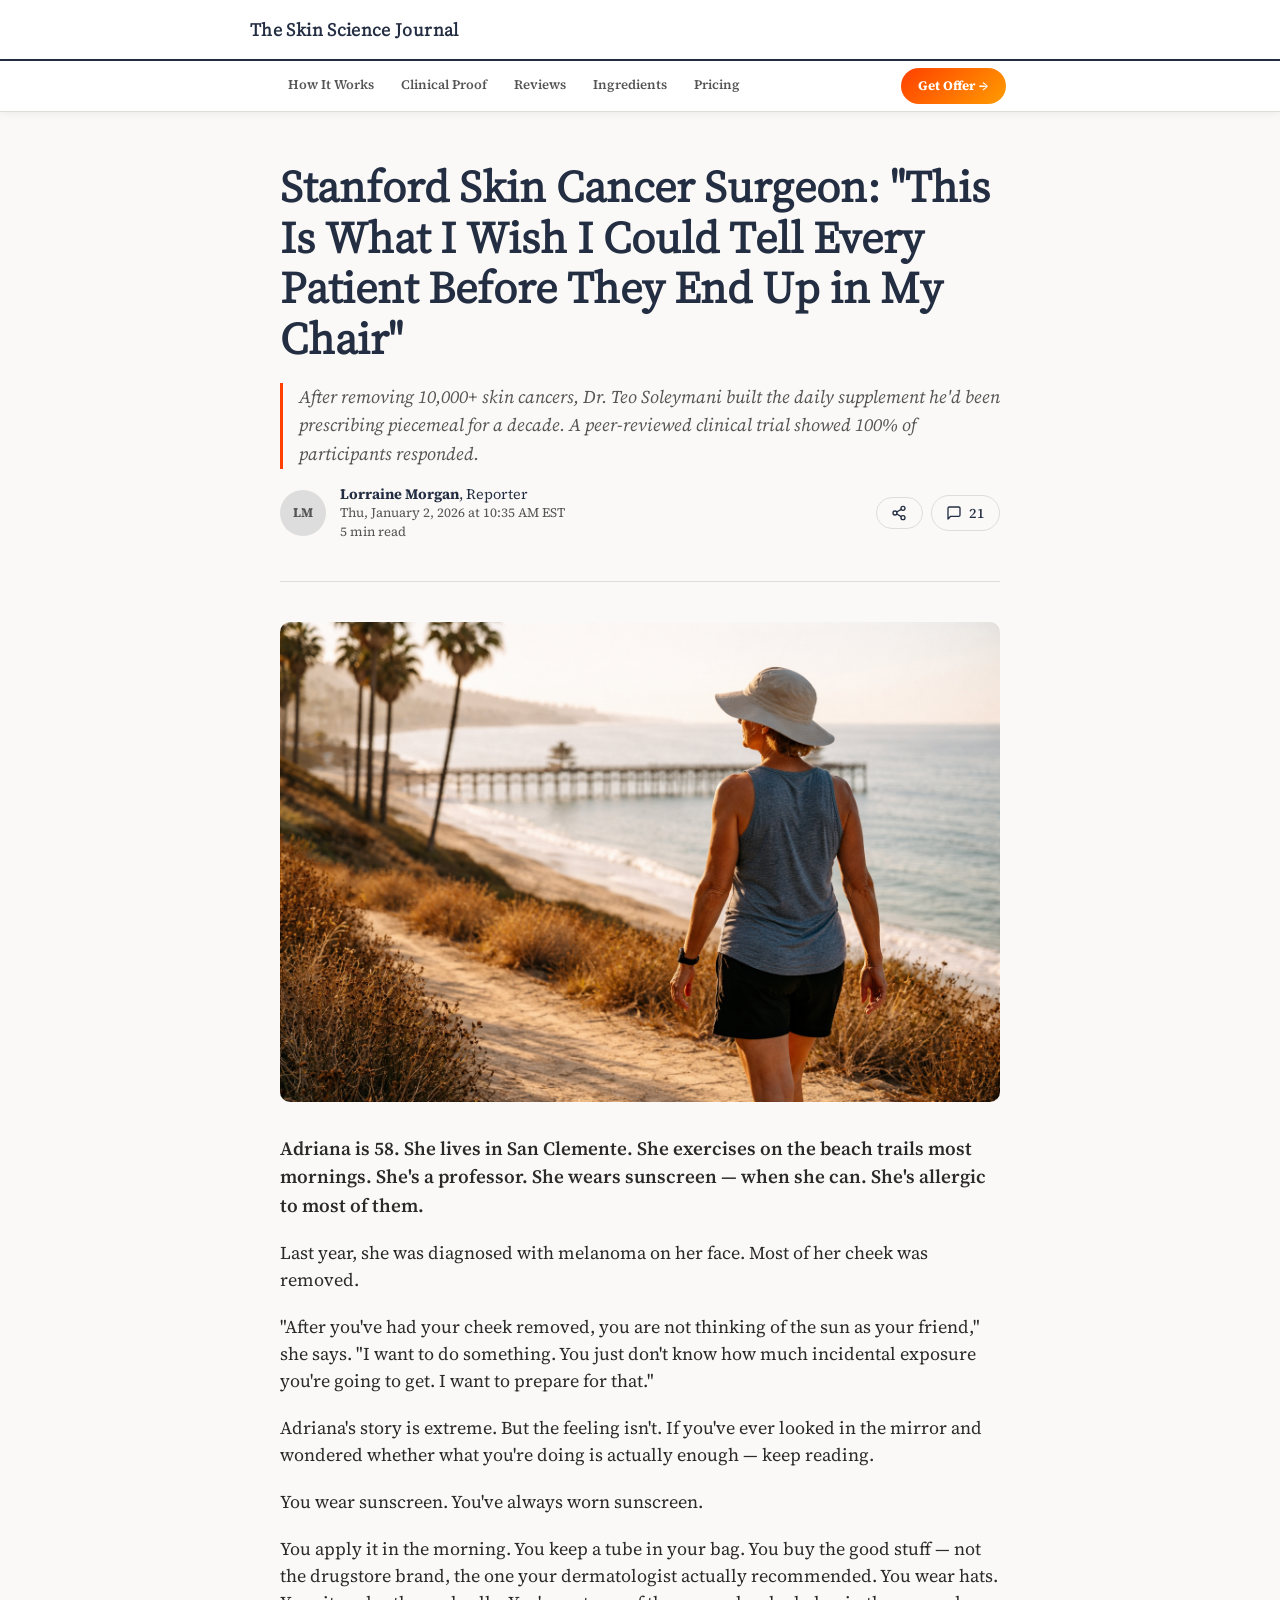
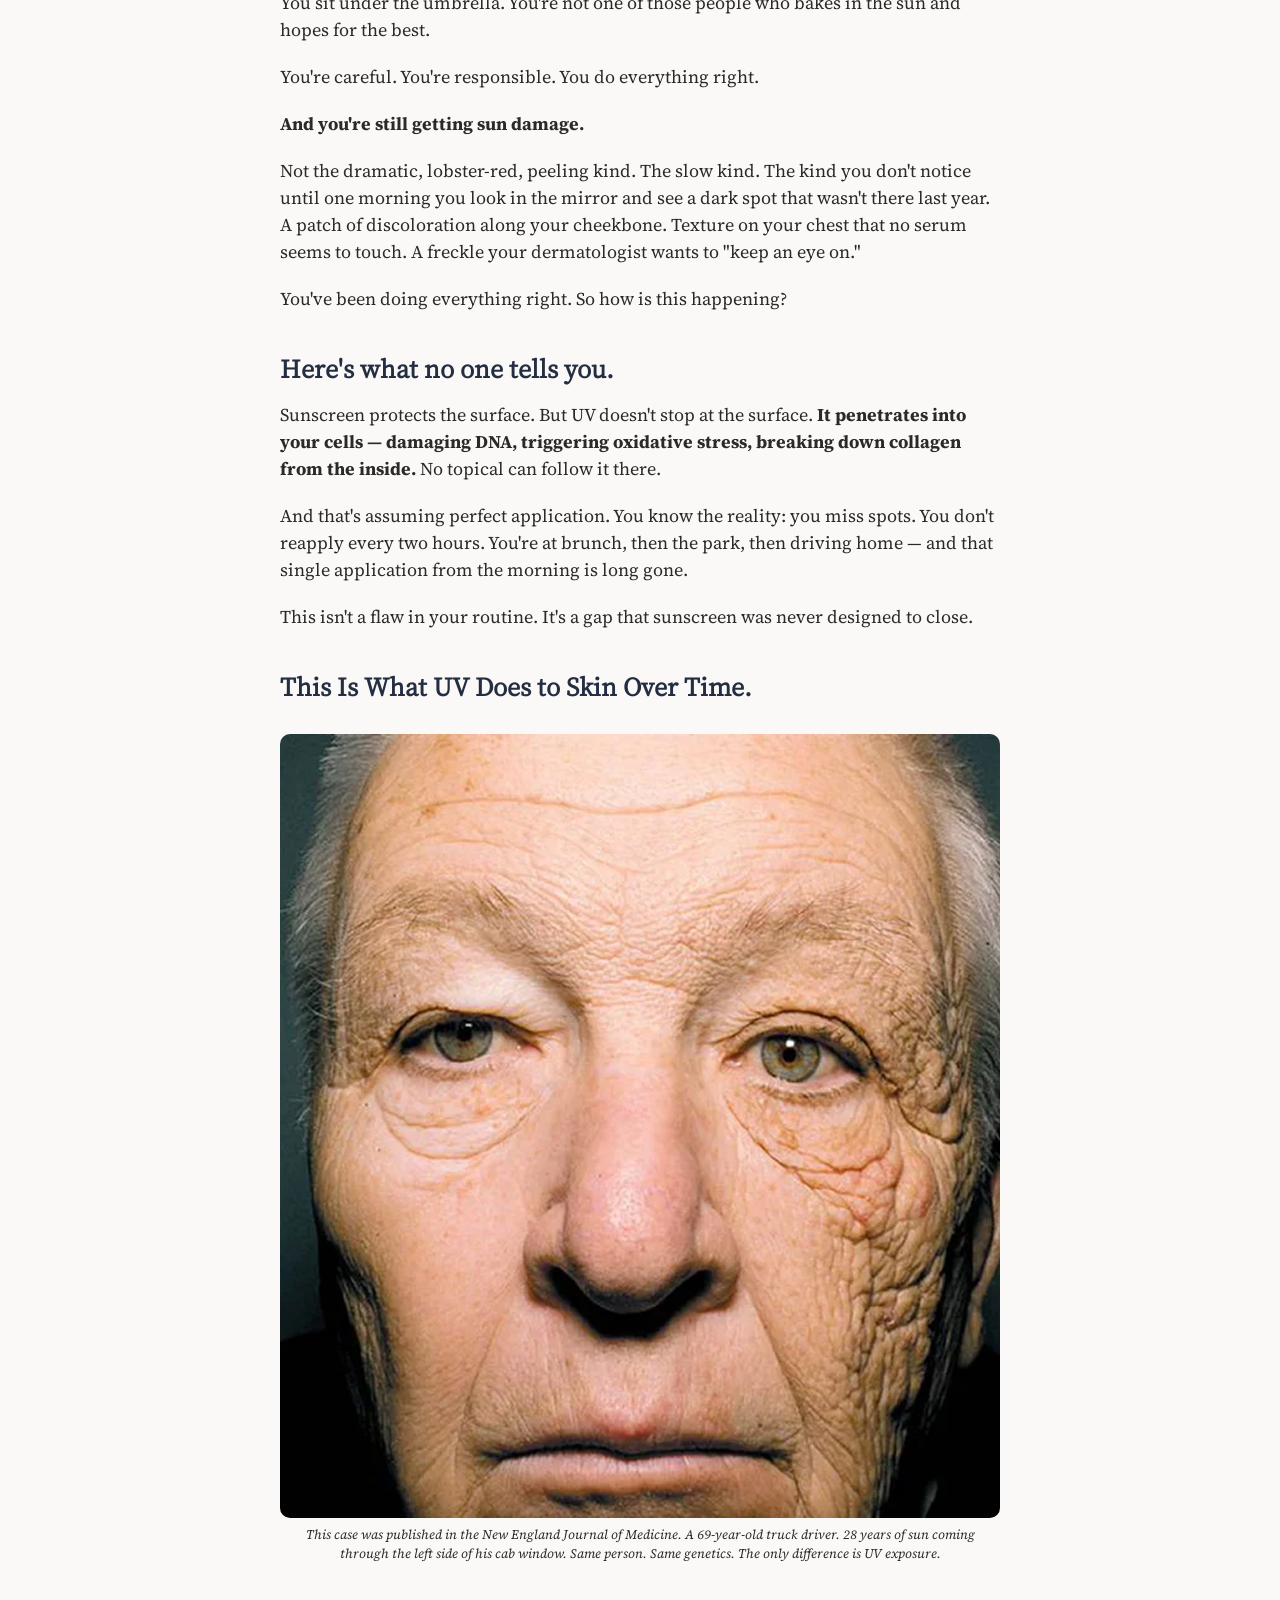
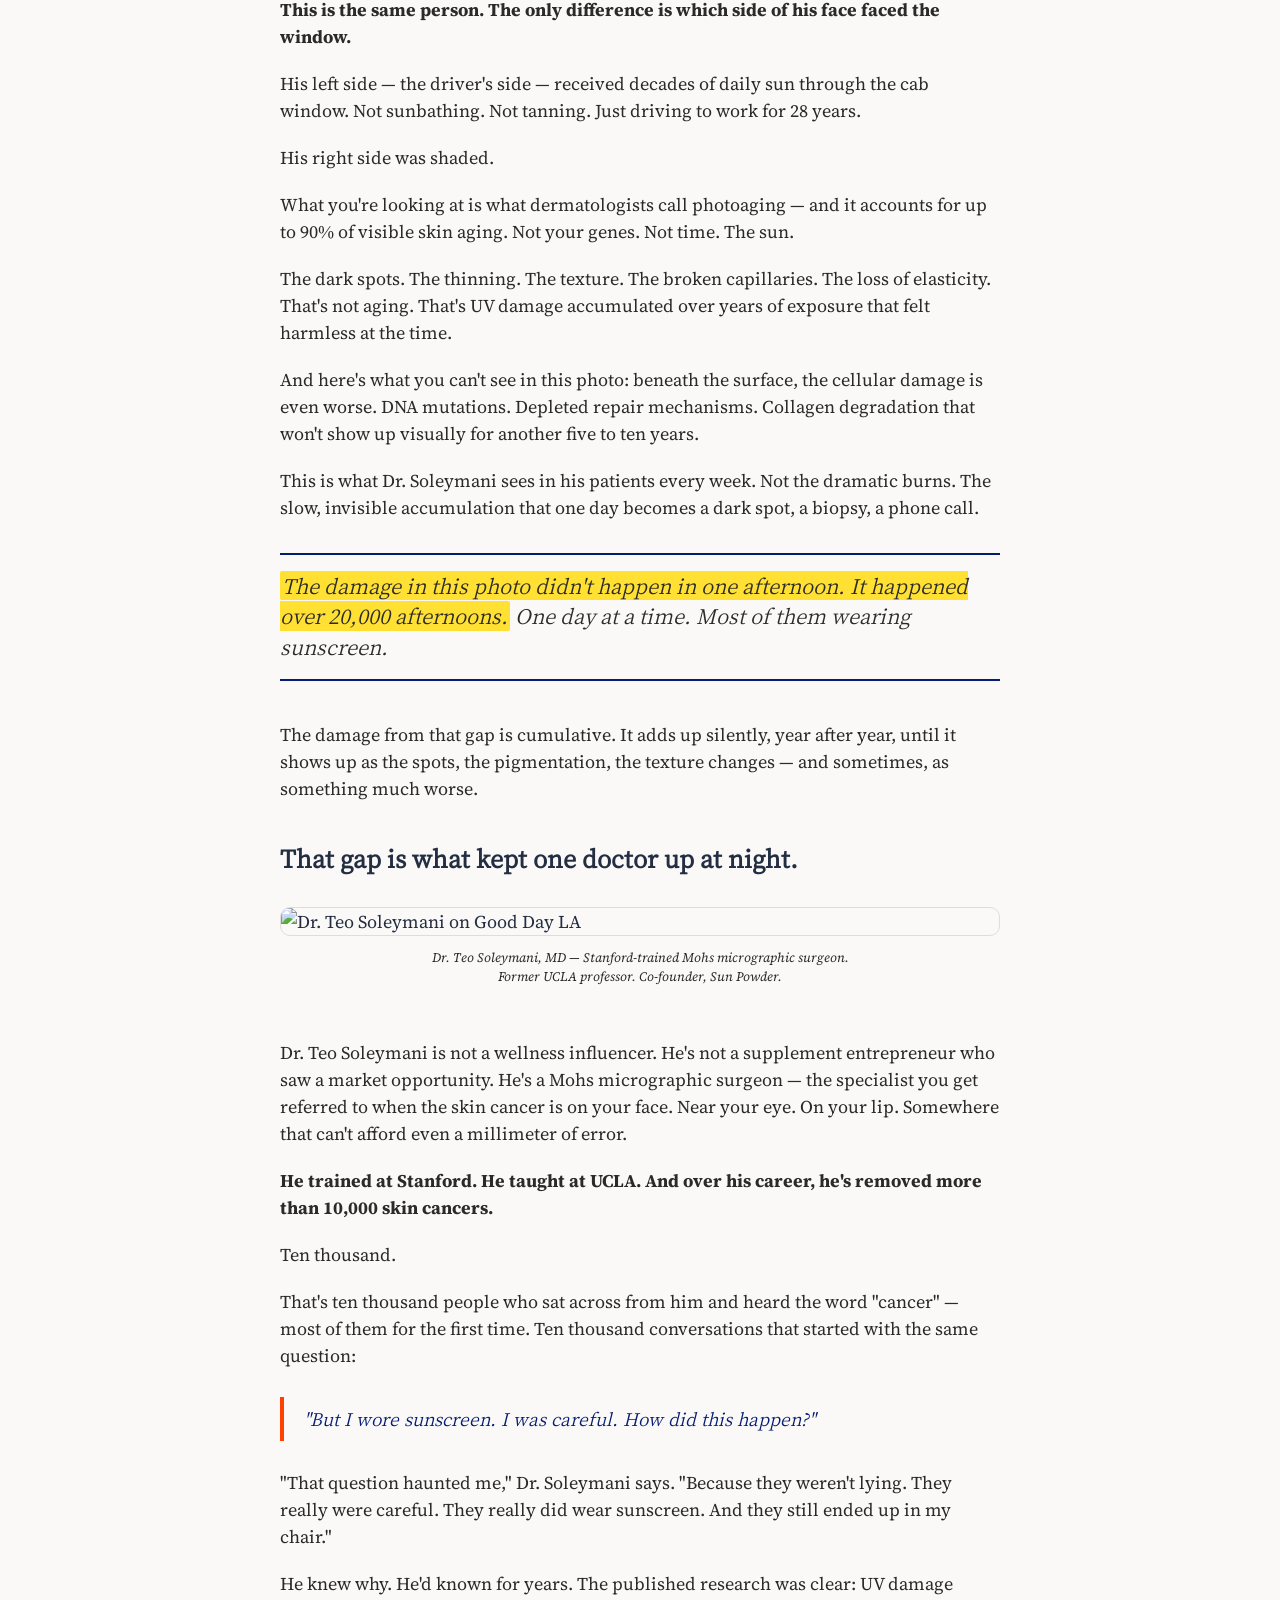
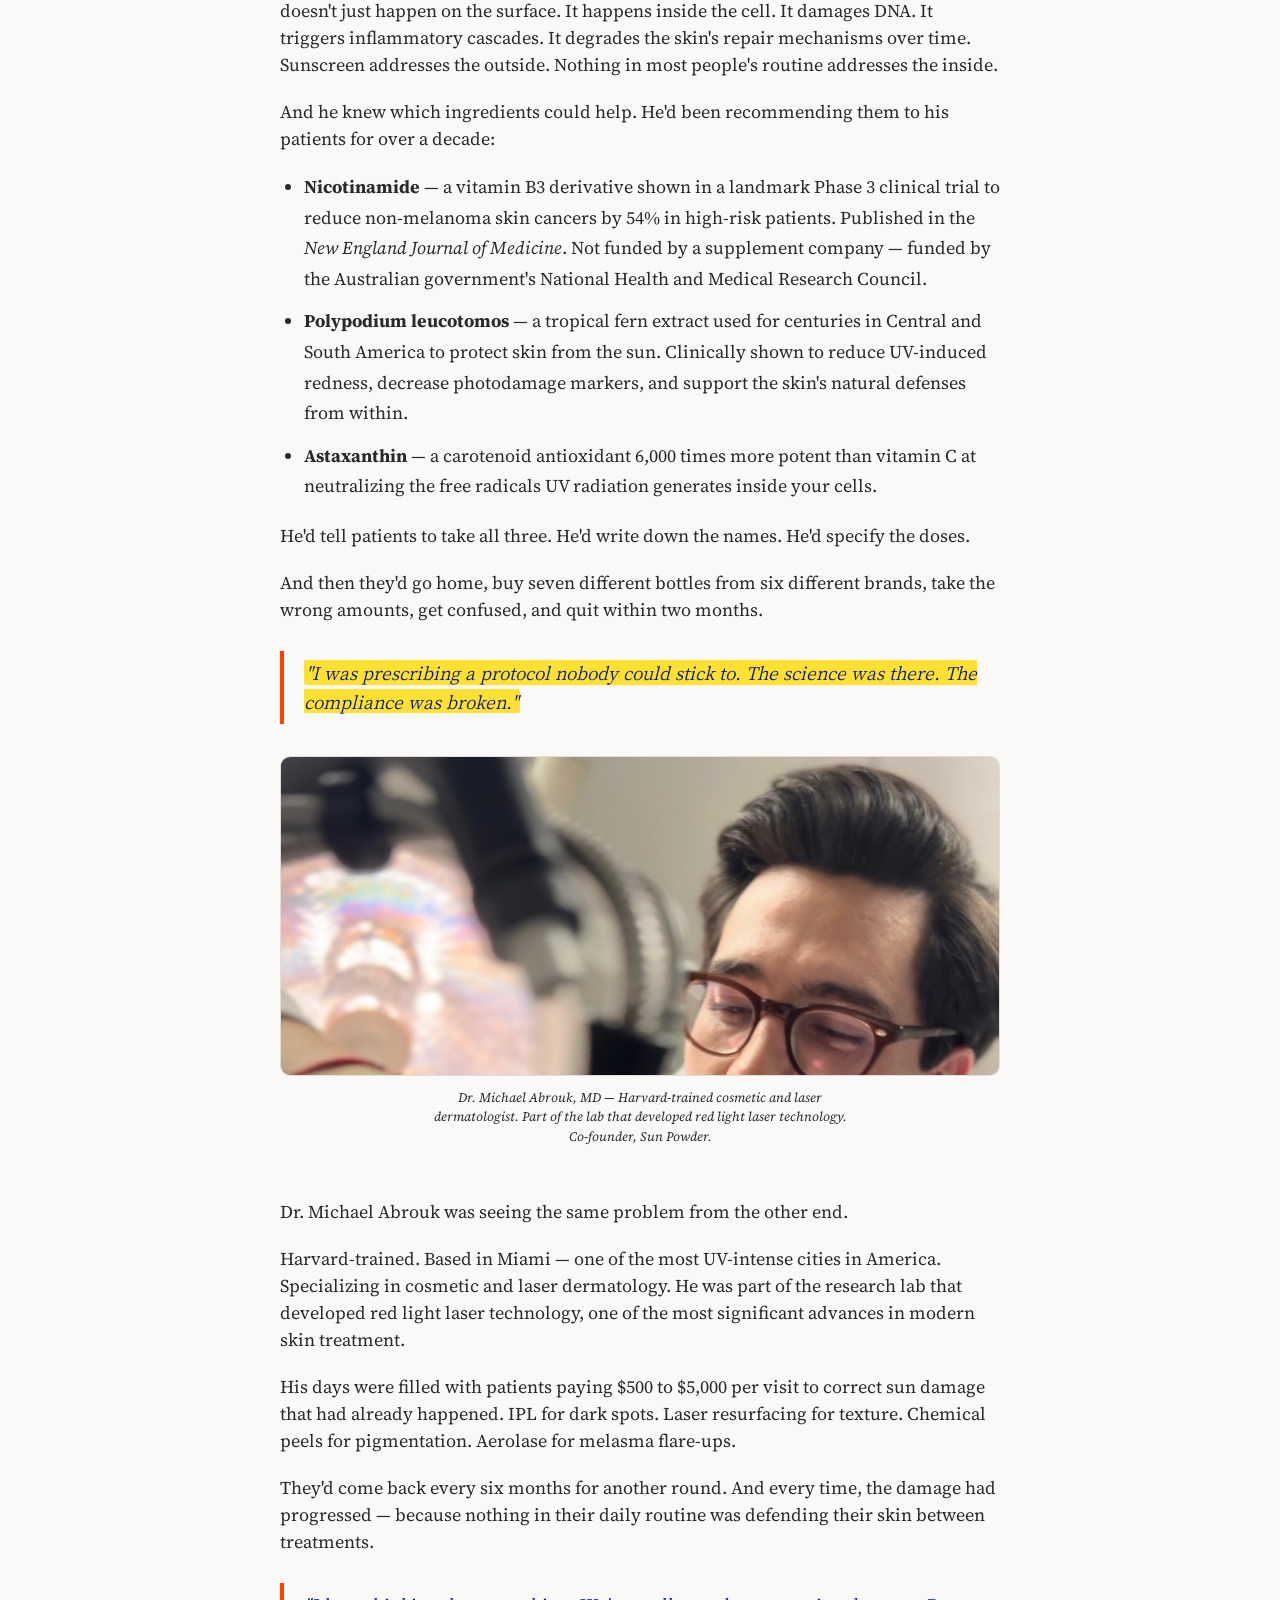
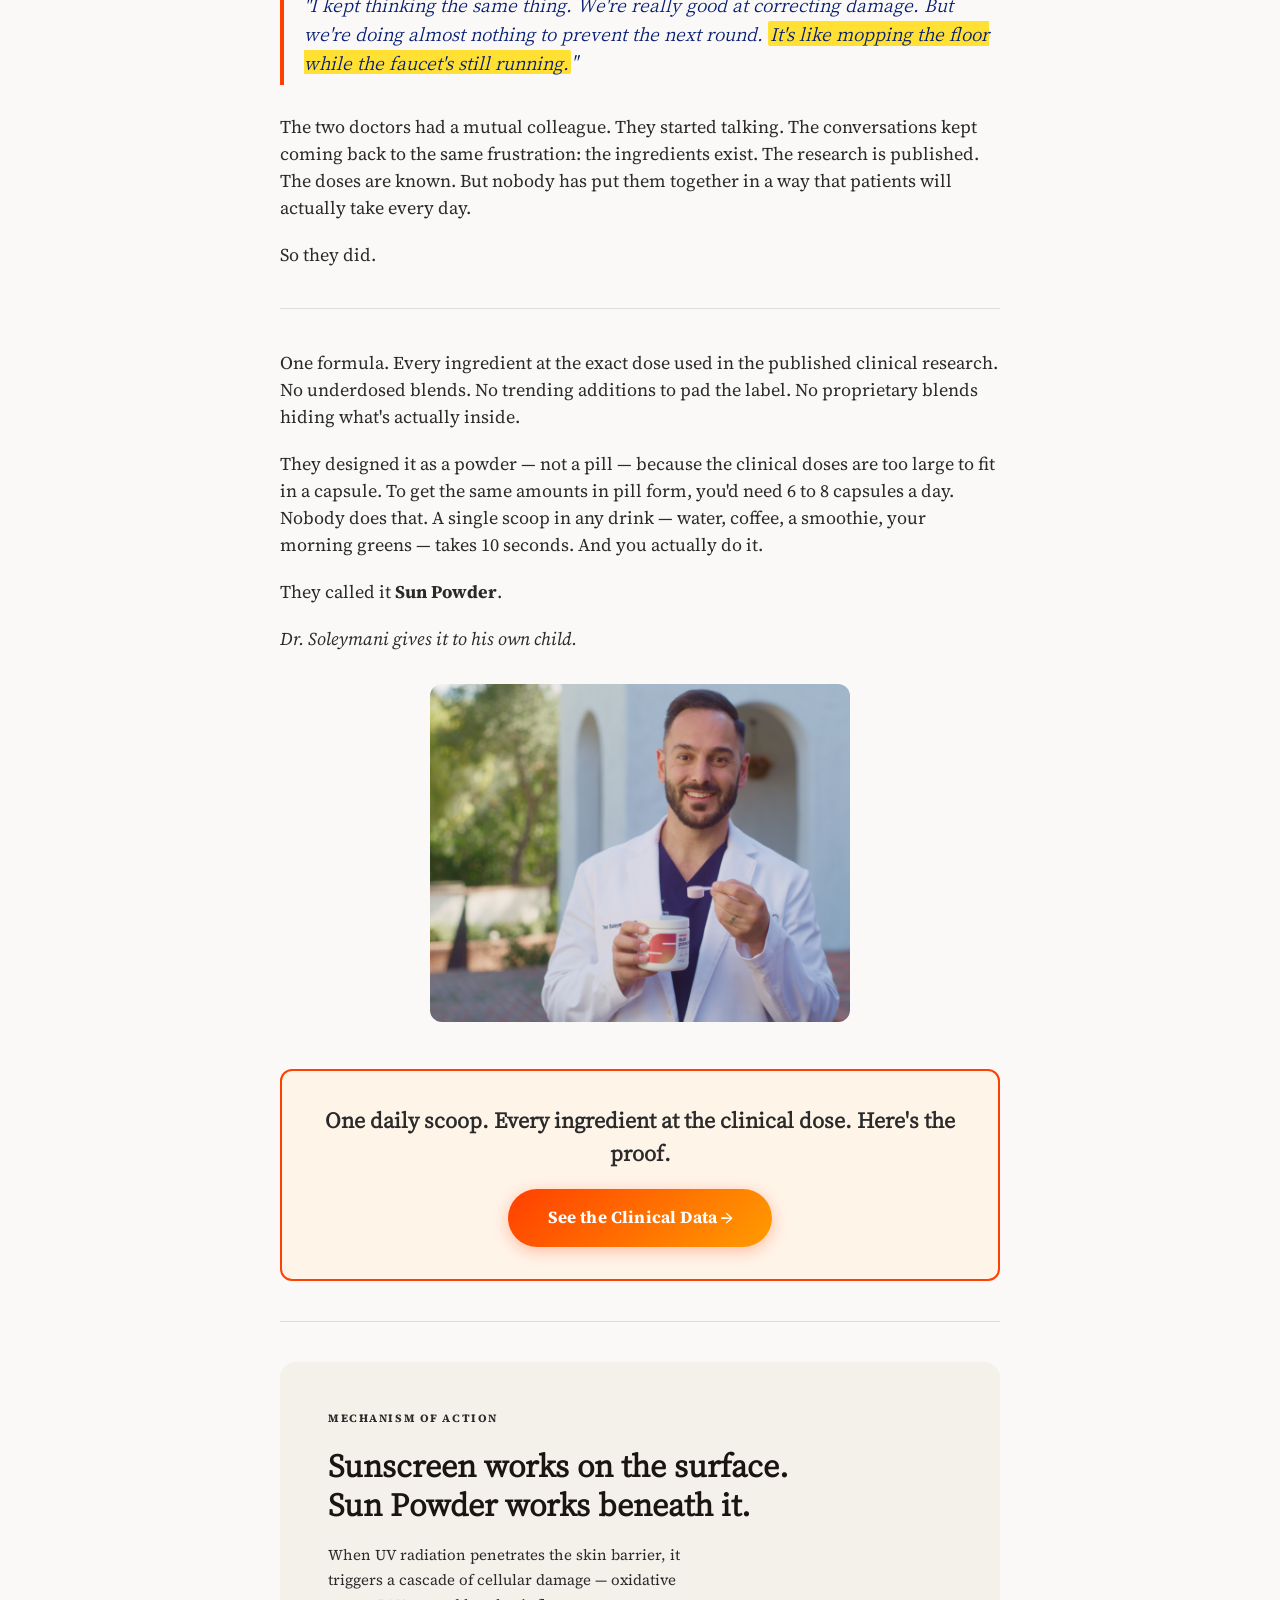
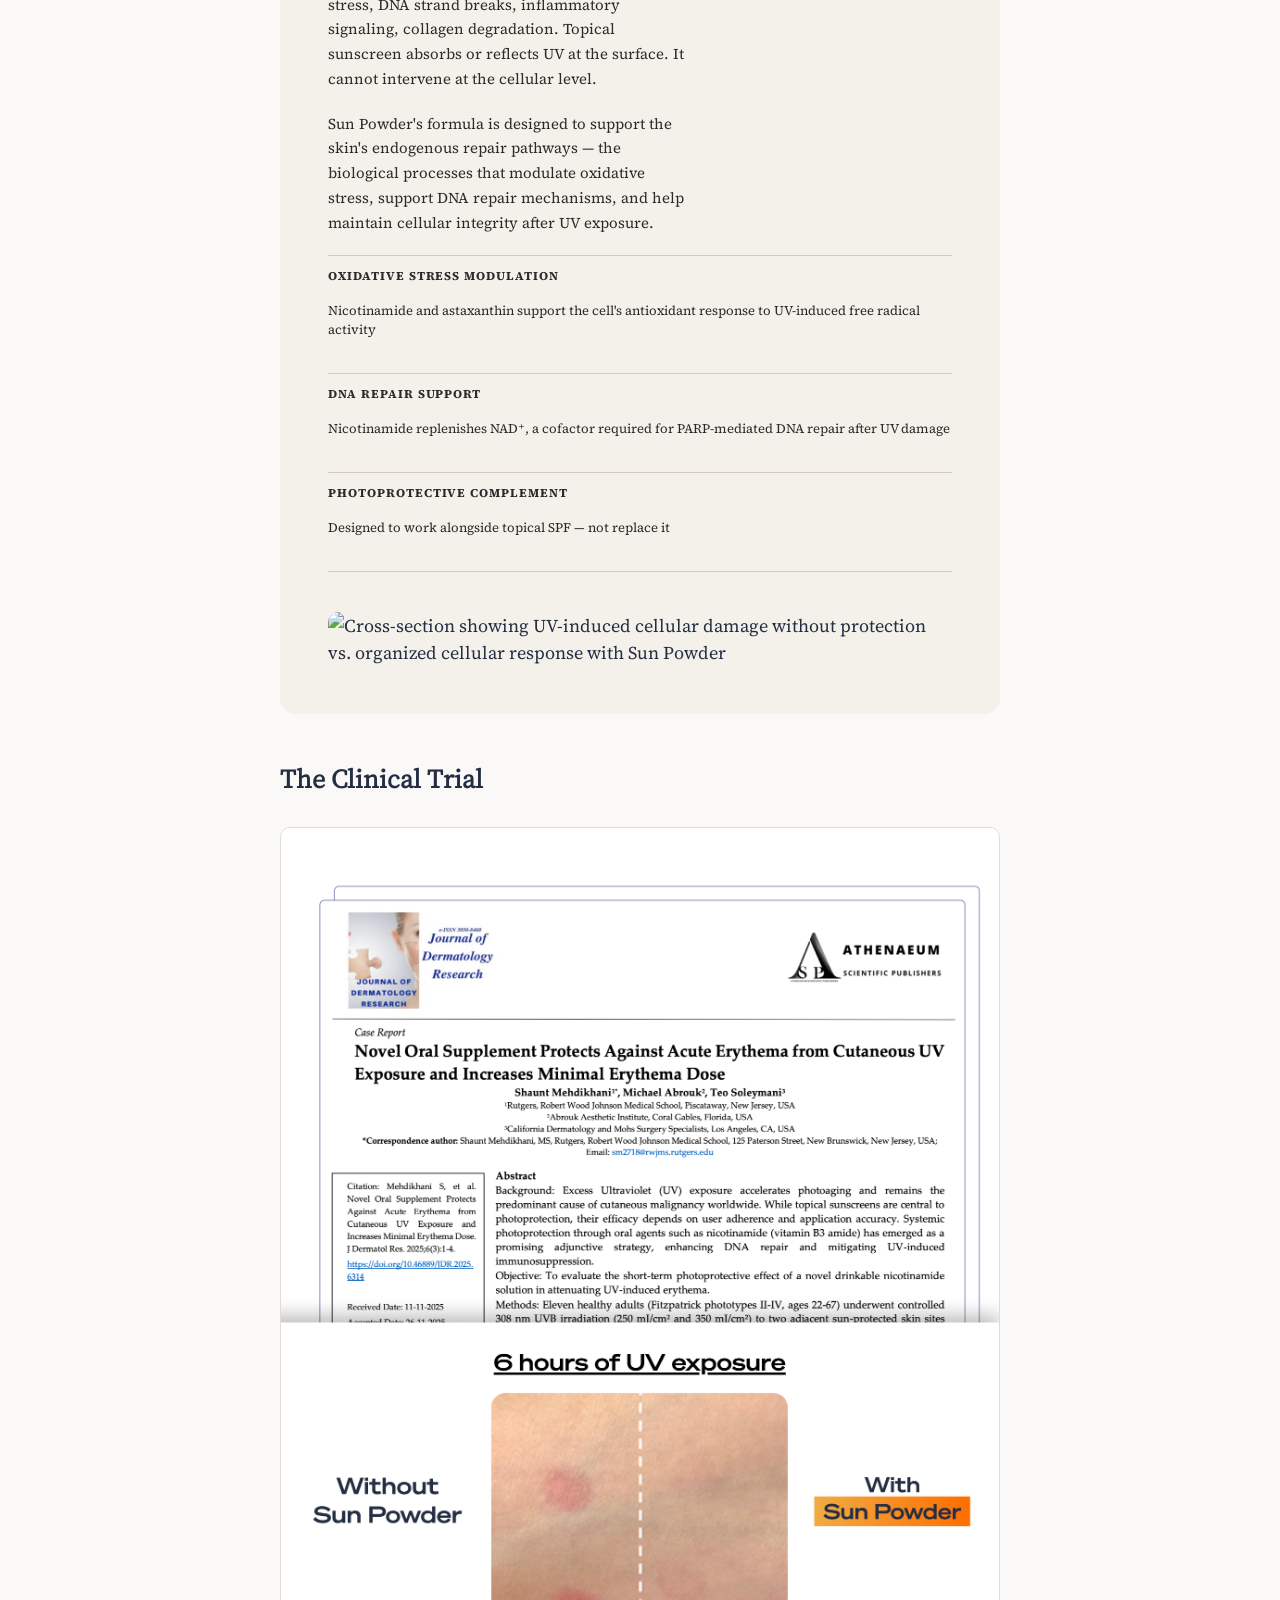
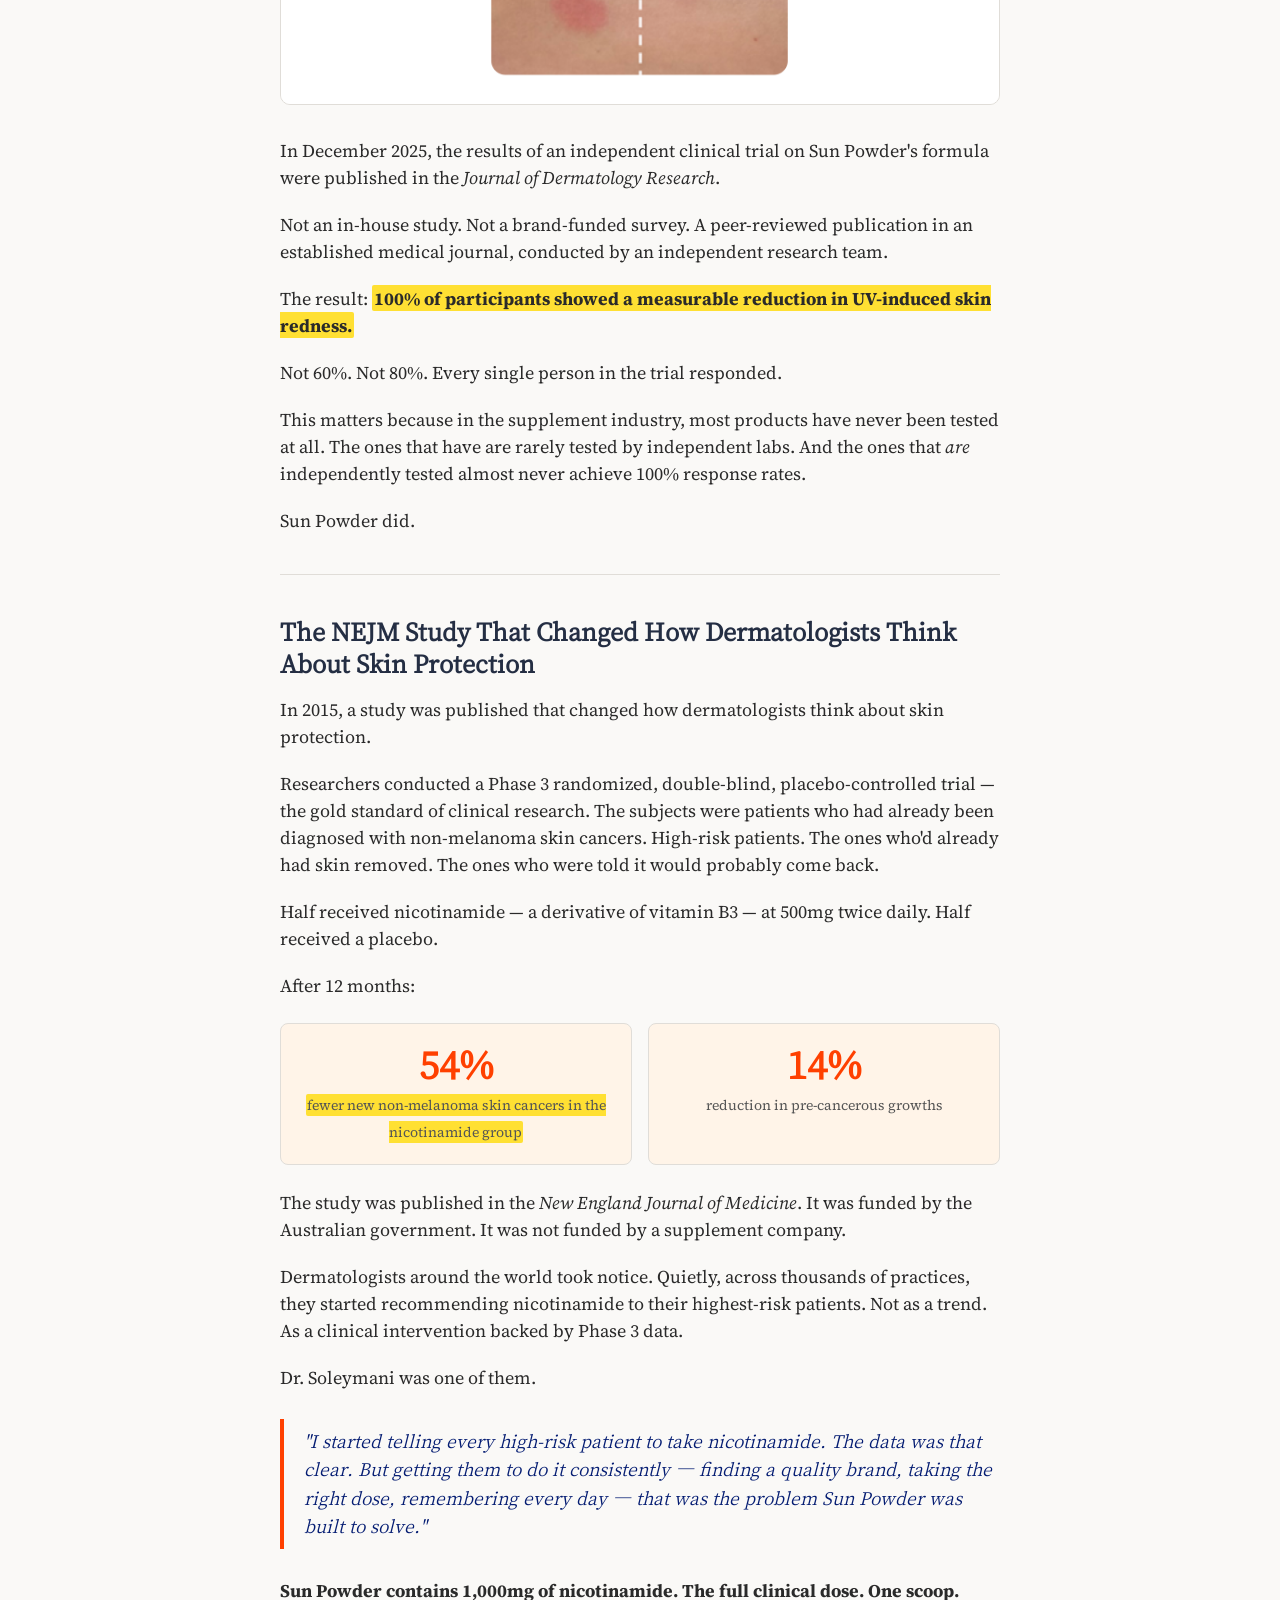
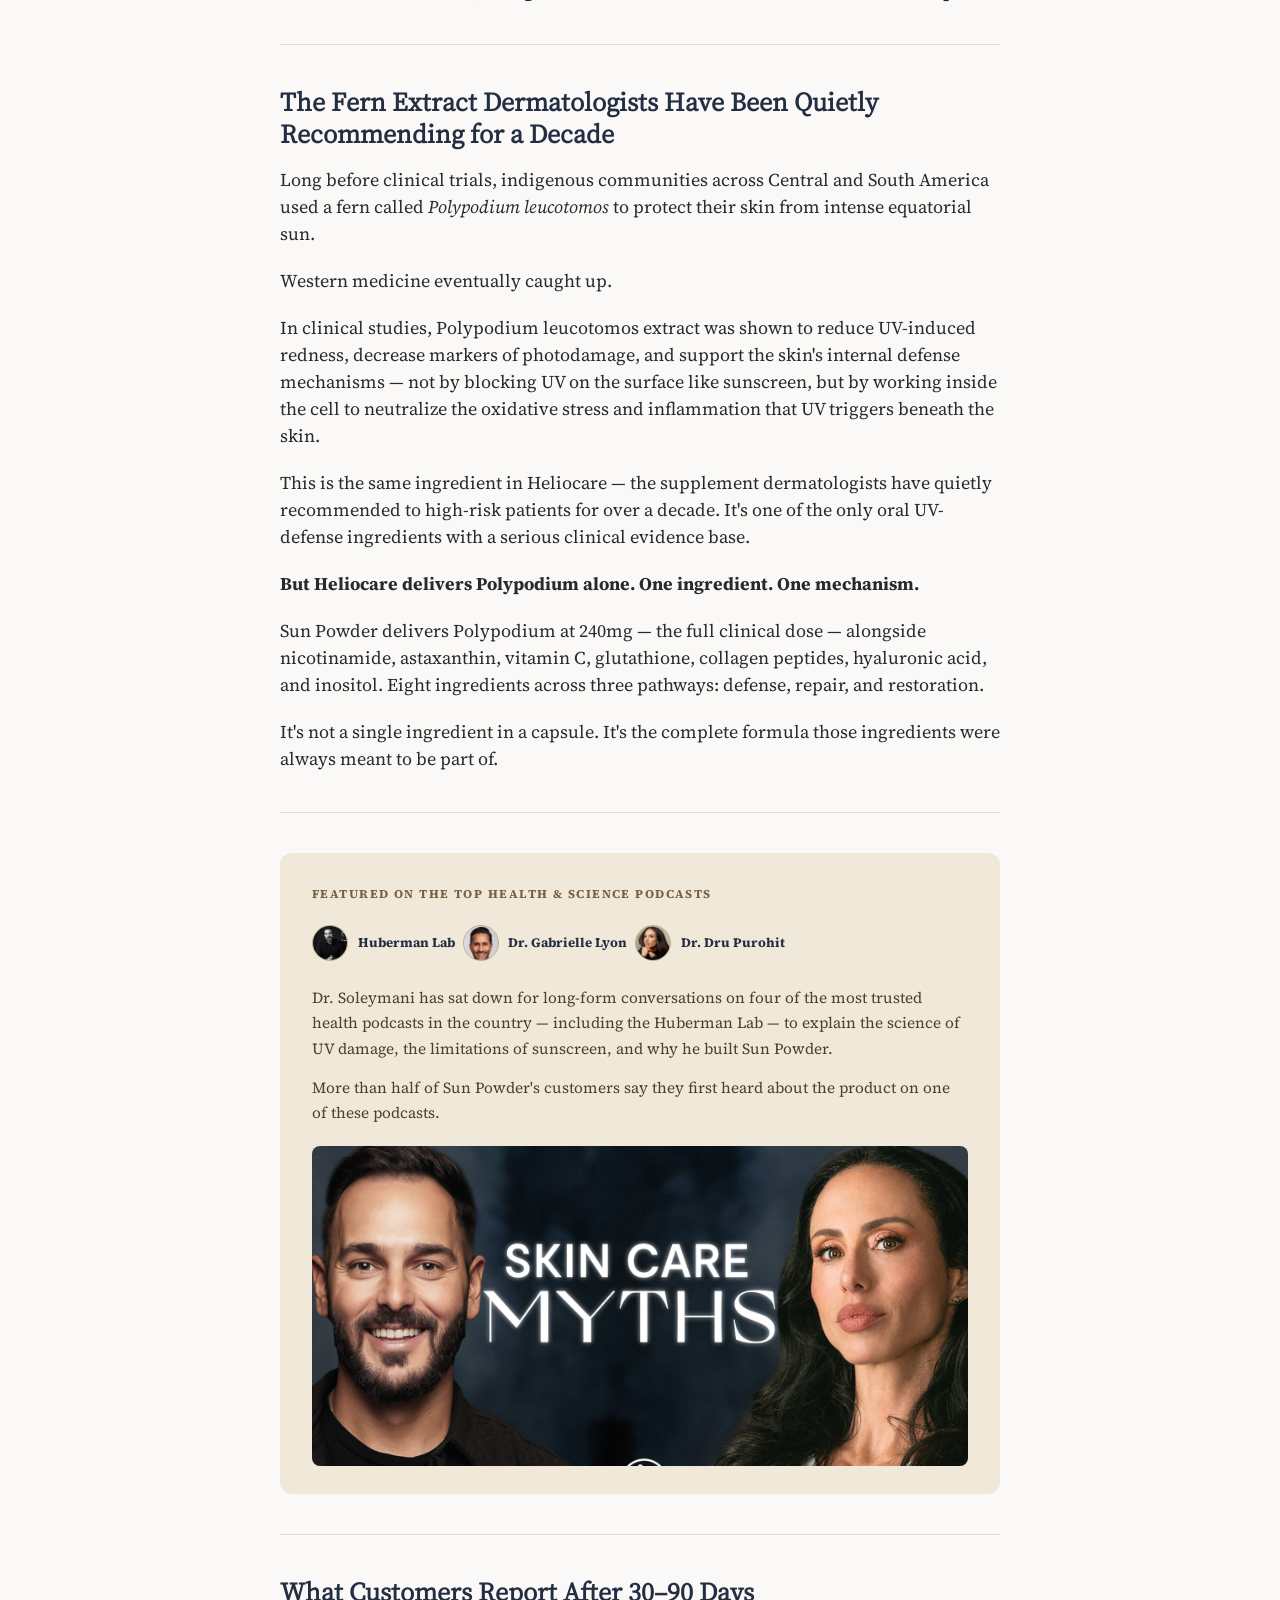
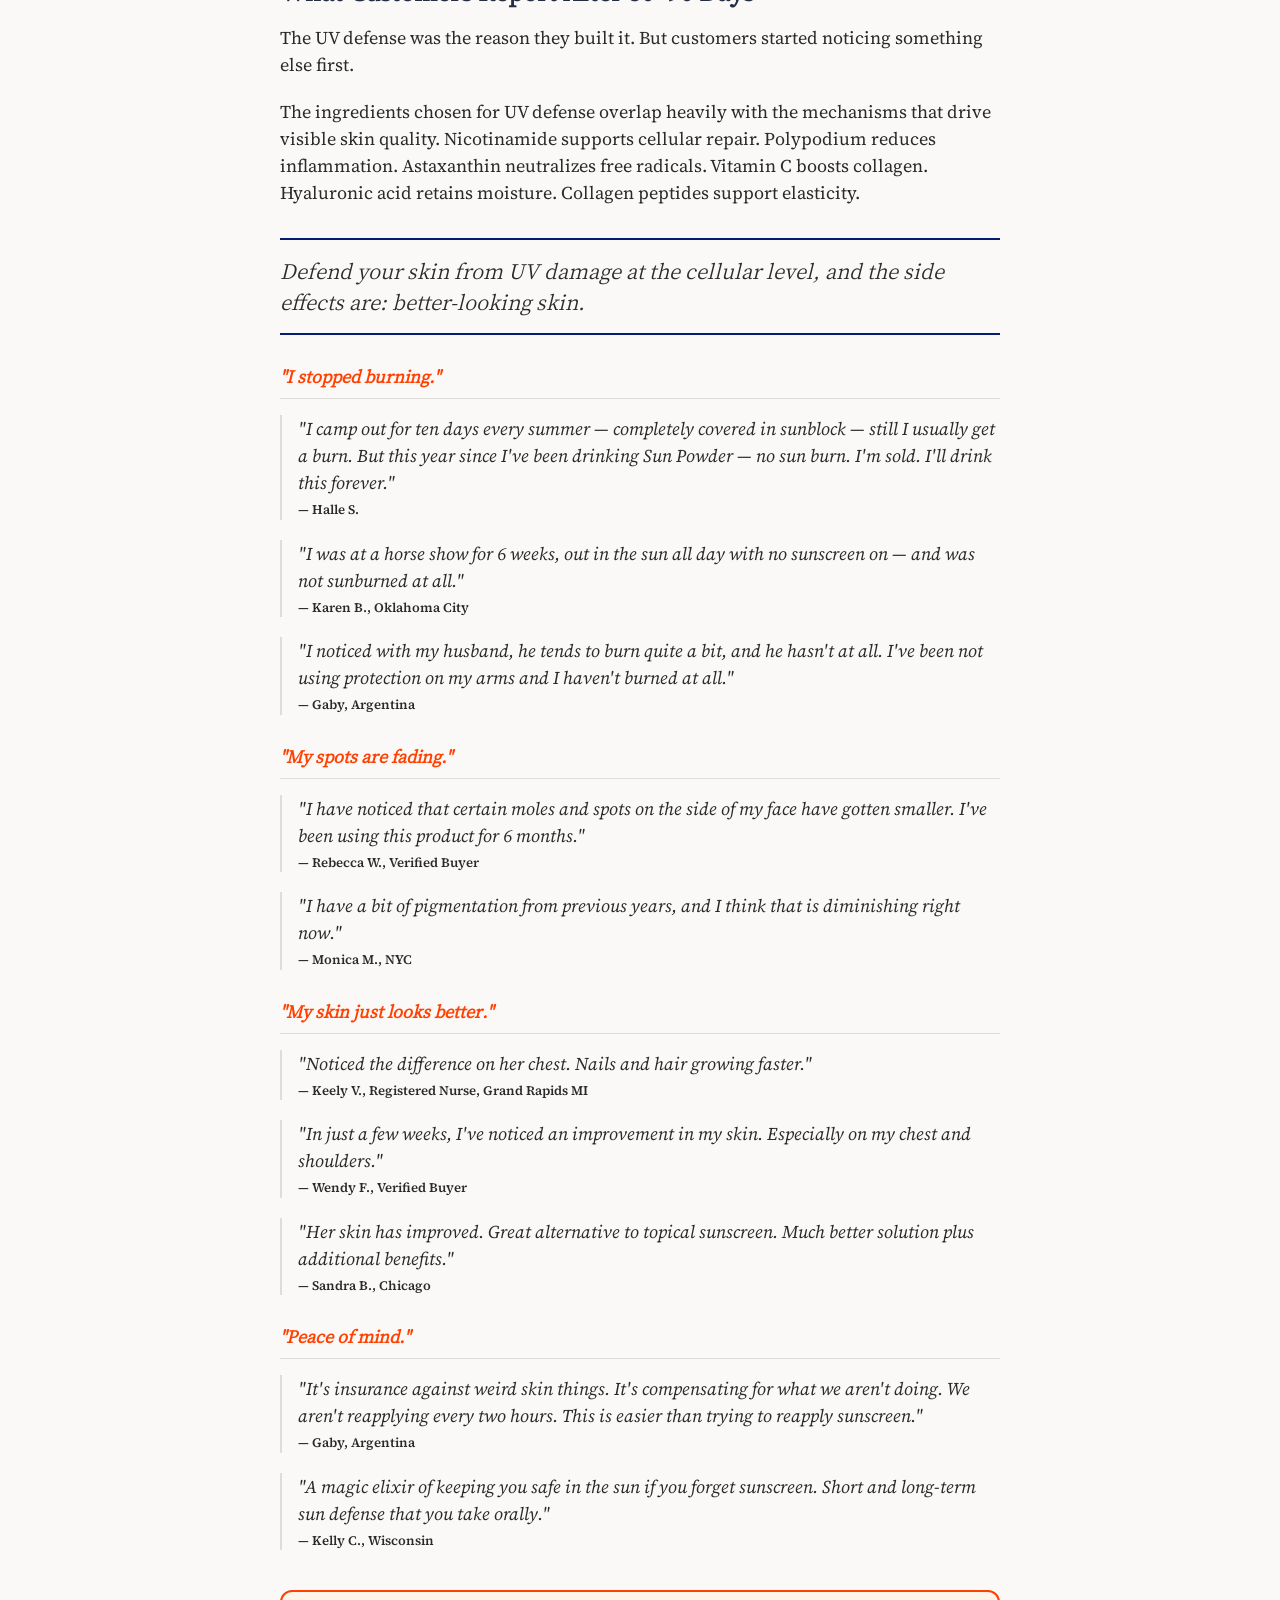
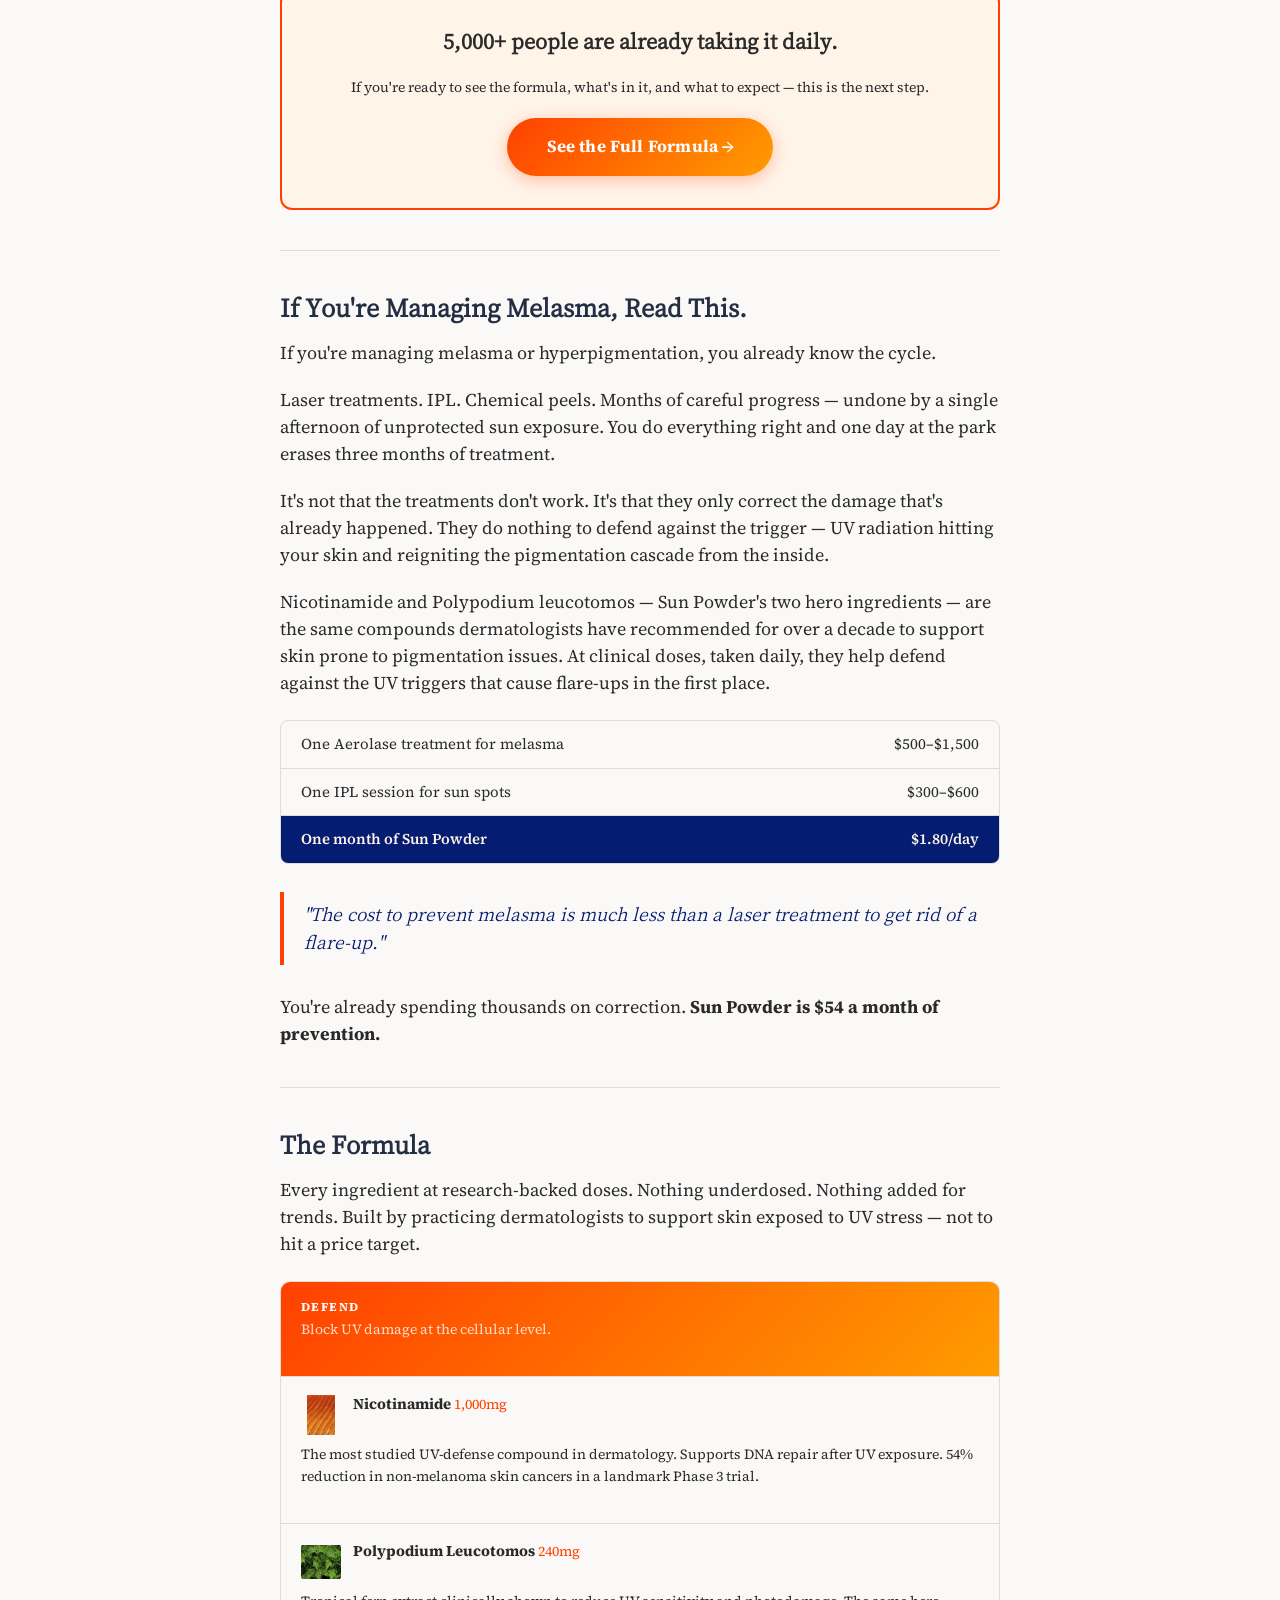
==== ageless-skin-secrets.html @ 02ddcc3b "Add Sun Powder advertorial page (ageless-skin-secrets) Full editorial advertorial with Dr. Teo/Abrou" ====
<!DOCTYPE html>
<html lang="en">
<head>
  <meta charset="UTF-8">
  <meta name="viewport" content="width=device-width, initial-scale=1.0">
  <title>Stanford Dermatologist: "This Is What I Wish I Could Tell Every Patient" | The Skin Health Report</title>
  <meta name="description" content="A peer-reviewed clinical trial showed 100% of participants responded. One daily scoop — and a level of UV defense that sunscreen alone was never designed to provide.">
  <link rel="icon" href="brand-assets/logos/icon-navy.png" type="image/png">
  <link rel="preconnect" href="https://fonts.googleapis.com">
  <link rel="preconnect" href="https://fonts.gstatic.com" crossorigin>
  <link href="https://fonts.googleapis.com/css2?family=Cactus+Classical+Serif&family=Source+Serif+4:ital,wght@0,400;0,600;1,400&display=swap" rel="stylesheet">
  <link rel="stylesheet" href="css/advertorial.css">
</head>
<body>

  <!-- Masthead -->
  <header class="masthead">
    <div class="masthead__inner">
      <p class="masthead__pub">The Skin Science Journal</p>
    </div>
  </header>

  <!-- Sticky Nav -->
  <nav class="sticky-nav" id="sticky-nav">
    <div class="sticky-nav__inner">
      <div class="sticky-nav__links">
        <a href="#mechanism" class="sticky-nav__link">How It Works</a>
        <a href="#proof" class="sticky-nav__link">Clinical Proof</a>
        <a href="#testimonials" class="sticky-nav__link">Reviews</a>
        <a href="#ingredients" class="sticky-nav__link">Ingredients</a>
        <a href="#offer" class="sticky-nav__link">Pricing</a>
      </div>
      <a href="https://drinksunpowder.com" class="sticky-nav__cta">Get Offer →</a>
    </div>
  </nav>

  <article class="article">
    <div class="article__inner">

      <!-- Header -->
      <header class="article__header">
        <h1 class="article__headline">Stanford Skin Cancer Surgeon: "This Is What I Wish I Could Tell Every Patient Before They End Up in My Chair"</h1>
        <p class="article__deck">After removing 10,000+ skin cancers, Dr. Teo Soleymani built the daily supplement he'd been prescribing piecemeal for a decade. A peer-reviewed clinical trial showed 100% of participants responded.</p>
        <div class="article__byline-row">
          <div class="article__author">
            <div class="article__author-avatar">LM</div>
            <div class="article__author-info">
              <p class="article__author-name"><strong>Lorraine Morgan</strong>, Reporter</p>
              <p class="article__author-date">Thu, January 2, 2026 at 10:35 AM EST</p>
              <p class="article__author-read">5 min read</p>
            </div>
          </div>
          <div class="article__meta">
            <button class="article__meta-btn" aria-label="Share">
              <svg xmlns="http://www.w3.org/2000/svg" width="16" height="16" viewBox="0 0 24 24" fill="none" stroke="currentColor" stroke-width="2" stroke-linecap="round" stroke-linejoin="round"><circle cx="18" cy="5" r="3"/><circle cx="6" cy="12" r="3"/><circle cx="18" cy="19" r="3"/><line x1="8.59" y1="13.51" x2="15.42" y2="17.49"/><line x1="15.41" y1="6.51" x2="8.59" y2="10.49"/></svg>
            </button>
            <button class="article__meta-btn" aria-label="Comments">
              <svg xmlns="http://www.w3.org/2000/svg" width="16" height="16" viewBox="0 0 24 24" fill="none" stroke="currentColor" stroke-width="2" stroke-linecap="round" stroke-linejoin="round"><path d="M21 15a2 2 0 0 1-2 2H7l-4 4V5a2 2 0 0 1 2-2h14a2 2 0 0 1 2 2z"/></svg>
              21
            </button>
          </div>
        </div>
      </header>

      <hr class="article__rule">

      <!-- Body -->
      <div class="article__body">

        <div class="article__hero-image-block">
          <img src="brand-assets/hero-woman-beach.png" alt="Woman walking beach trail in San Clemente" class="article__hero-image">
        </div>

        <!-- Adriana opener -->
        <p class="article__lede">Adriana is 58. She lives in San Clemente. She exercises on the beach trails most mornings. She's a professor. She wears sunscreen — when she can. She's allergic to most of them.</p>

        <p>Last year, she was diagnosed with melanoma on her face. Most of her cheek was removed.</p>

        <p>"After you've had your cheek removed, you are not thinking of the sun as your friend," she says. "I want to do something. You just don't know how much incidental exposure you're going to get. I want to prepare for that."</p>

        <p>Adriana's story is extreme. But the feeling isn't. If you've ever looked in the mirror and wondered whether what you're doing is actually enough — keep reading.</p>

        <!-- Main body -->
        <p>You wear sunscreen. You've always worn sunscreen.</p>

        <p>You apply it in the morning. You keep a tube in your bag. You buy the good stuff — not the drugstore brand, the one your dermatologist actually recommended. You wear hats. You sit under the umbrella. You're not one of those people who bakes in the sun and hopes for the best.</p>

        <p>You're careful. You're responsible. You do everything right.</p>

        <p><strong>And you're still getting sun damage.</strong></p>

        <p>Not the dramatic, lobster-red, peeling kind. The slow kind. The kind you don't notice until one morning you look in the mirror and see a dark spot that wasn't there last year. A patch of discoloration along your cheekbone. Texture on your chest that no serum seems to touch. A freckle your dermatologist wants to "keep an eye on."</p>

        <p>You've been doing everything right. So how is this happening?</p>

        <h2 class="article__section-head" id="mechanism">Here's what no one tells you.</h2>

        <p>Sunscreen protects the surface. But UV doesn't stop at the surface. <strong>It penetrates into your cells — damaging DNA, triggering oxidative stress, breaking down collagen from the inside.</strong> No topical can follow it there.</p>

        <p>And that's assuming perfect application. You know the reality: you miss spots. You don't reapply every two hours. You're at brunch, then the park, then driving home — and that single application from the morning is long gone.</p>

        <p>This isn't a flaw in your routine. It's a gap that sunscreen was never designed to close.</p>

        <!-- UV damage visual section -->
        <div class="article__visual-section">
          <h2 class="article__section-head">This Is What UV Does to Skin Over Time.</h2>

          <div class="article__image-block">
            <img src="brand-assets/truck.png" alt="Truck driver with asymmetric facial aging from UV exposure" class="article__image article__image--full">
            <p class="article__image-caption">This case was published in the <em>New England Journal of Medicine</em>. A 69-year-old truck driver. 28 years of sun coming through the left side of his cab window. Same person. Same genetics. The only difference is UV exposure.</p>
          </div>

          <p><strong>This is the same person. The only difference is which side of his face faced the window.</strong></p>

          <p>His left side — the driver's side — received decades of daily sun through the cab window. Not sunbathing. Not tanning. Just driving to work for 28 years.</p>

          <p>His right side was shaded.</p>

          <p>What you're looking at is what dermatologists call photoaging — and it accounts for up to 90% of visible skin aging. Not your genes. Not time. The sun.</p>

          <p>The dark spots. The thinning. The texture. The broken capillaries. The loss of elasticity. That's not aging. That's UV damage accumulated over years of exposure that felt harmless at the time.</p>

          <p>And here's what you can't see in this photo: beneath the surface, the cellular damage is even worse. DNA mutations. Depleted repair mechanisms. Collagen degradation that won't show up visually for another five to ten years.</p>

          <p>This is what Dr. Soleymani sees in his patients every week. Not the dramatic burns. The slow, invisible accumulation that one day becomes a dark spot, a biopsy, a phone call.</p>

          <p class="article__pull"><span class="highlight">The damage in this photo didn't happen in one afternoon. It happened over 20,000 afternoons.</span> One day at a time. Most of them wearing sunscreen.</p>
        </div>

        <p>The damage from that gap is cumulative. It adds up silently, year after year, until it shows up as the spots, the pigmentation, the texture changes — and sometimes, as something much worse.</p>

        <h2 class="article__section-head">That gap is what kept one doctor up at night.</h2>

        <!-- Doctor 1 -->
        <div class="article__doctor-card">
          <img src="brand-assets/teo-tv.png" alt="Dr. Teo Soleymani on Good Day LA" class="article__doctor-img article__doctor-img--square">
          <p class="article__caption">Dr. Teo Soleymani, MD — Stanford-trained Mohs micrographic surgeon. Former UCLA professor. Co-founder, Sun Powder.</p>
        </div>

        <p>Dr. Teo Soleymani is not a wellness influencer. He's not a supplement entrepreneur who saw a market opportunity. He's a Mohs micrographic surgeon — the specialist you get referred to when the skin cancer is on your face. Near your eye. On your lip. Somewhere that can't afford even a millimeter of error.</p>

        <p><strong>He trained at Stanford. He taught at UCLA. And over his career, he's removed more than 10,000 skin cancers.</strong></p>

        <p>Ten thousand.</p>

        <p>That's ten thousand people who sat across from him and heard the word "cancer" — most of them for the first time. Ten thousand conversations that started with the same question:</p>

        <blockquote class="article__blockquote">"But I wore sunscreen. I was careful. How did this happen?"</blockquote>

        <p>"That question haunted me," Dr. Soleymani says. "Because they weren't lying. They really were careful. They really did wear sunscreen. And they still ended up in my chair."</p>

        <p>He knew why. He'd known for years. The published research was clear: UV damage doesn't just happen on the surface. It happens inside the cell. It damages DNA. It triggers inflammatory cascades. It degrades the skin's repair mechanisms over time. Sunscreen addresses the outside. Nothing in most people's routine addresses the inside.</p>

        <p>And he knew which ingredients could help. He'd been recommending them to his patients for over a decade:</p>

        <ul class="article__list">
          <li><strong>Nicotinamide</strong> — a vitamin B3 derivative shown in a landmark Phase 3 clinical trial to reduce non-melanoma skin cancers by 54% in high-risk patients. Published in the <em>New England Journal of Medicine</em>. Not funded by a supplement company — funded by the Australian government's National Health and Medical Research Council.</li>
          <li><strong>Polypodium leucotomos</strong> — a tropical fern extract used for centuries in Central and South America to protect skin from the sun. Clinically shown to reduce UV-induced redness, decrease photodamage markers, and support the skin's natural defenses from within.</li>
          <li><strong>Astaxanthin</strong> — a carotenoid antioxidant 6,000 times more potent than vitamin C at neutralizing the free radicals UV radiation generates inside your cells.</li>
        </ul>

        <p>He'd tell patients to take all three. He'd write down the names. He'd specify the doses.</p>

        <p>And then they'd go home, buy seven different bottles from six different brands, take the wrong amounts, get confused, and quit within two months.</p>

        <blockquote class="article__blockquote"><span class="highlight">"I was prescribing a protocol nobody could stick to. The science was there. The compliance was broken."</span></blockquote>

        <!-- Doctor 2 -->
        <div class="article__doctor-card">
          <img src="brand-assets/Teo-Mike-Headshots/abrouk-clinical.jpg" alt="Dr. Michael Abrouk performing a laser procedure" class="article__doctor-img article__doctor-img--horizontal">
          <p class="article__caption">Dr. Michael Abrouk, MD — Harvard-trained cosmetic and laser dermatologist. Part of the lab that developed red light laser technology. Co-founder, Sun Powder.</p>
        </div>

        <p>Dr. Michael Abrouk was seeing the same problem from the other end.</p>

        <p>Harvard-trained. Based in Miami — one of the most UV-intense cities in America. Specializing in cosmetic and laser dermatology. He was part of the research lab that developed red light laser technology, one of the most significant advances in modern skin treatment.</p>

        <p>His days were filled with patients paying $500 to $5,000 per visit to correct sun damage that had already happened. IPL for dark spots. Laser resurfacing for texture. Chemical peels for pigmentation. Aerolase for melasma flare-ups.</p>

        <p>They'd come back every six months for another round. And every time, the damage had progressed — because nothing in their daily routine was defending their skin between treatments.</p>

        <blockquote class="article__blockquote">"I kept thinking the same thing. We're really good at correcting damage. But we're doing almost nothing to prevent the next round. <span class="highlight">It's like mopping the floor while the faucet's still running.</span>"</blockquote>

        <p>The two doctors had a mutual colleague. They started talking. The conversations kept coming back to the same frustration: the ingredients exist. The research is published. The doses are known. But nobody has put them together in a way that patients will actually take every day.</p>

        <p>So they did.</p>

        <hr class="article__rule">

        <p>One formula. Every ingredient at the exact dose used in the published clinical research. No underdosed blends. No trending additions to pad the label. No proprietary blends hiding what's actually inside.</p>

        <p>They designed it as a powder — not a pill — because the clinical doses are too large to fit in a capsule. To get the same amounts in pill form, you'd need 6 to 8 capsules a day. Nobody does that. A single scoop in any drink — water, coffee, a smoothie, your morning greens — takes 10 seconds. And you actually do it.</p>

        <p>They called it <strong>Sun Powder</strong>.</p>

        <p><em>Dr. Soleymani gives it to his own child.</em></p>

        <!-- Product Image -->
        <div class="article__image-block">
          <img src="brand-assets/Teo-Mike-Headshots/teo-jar.png" alt="Dr. Teo Soleymani holding Sun Powder" class="article__image">
        </div>

        <!-- CTA 1 -->
        <div class="article__cta-block">
          <p class="article__cta-label">One daily scoop. Every ingredient at the clinical dose. Here's the proof.</p>
          <a href="https://drinksunpowder.com" class="article__cta-btn">See the Clinical Data →</a>
        </div>

        <hr class="article__rule">

        <!-- Mechanism Unit -->
        <div class="mechanism">
          <div class="mechanism__inner">

            <div class="mechanism__content">
              <p class="mechanism__eyebrow">Mechanism of action</p>
              <h2 class="mechanism__headline">Sunscreen works on the surface.<br>Sun Powder works beneath it.</h2>
              <p class="mechanism__body">When UV radiation penetrates the skin barrier, it triggers a cascade of cellular damage — oxidative stress, DNA strand breaks, inflammatory signaling, collagen degradation. Topical sunscreen absorbs or reflects UV at the surface. It cannot intervene at the cellular level.</p>
              <p class="mechanism__body">Sun Powder's formula is designed to support the skin's endogenous repair pathways — the biological processes that modulate oxidative stress, support DNA repair mechanisms, and help maintain cellular integrity after UV exposure.</p>
              <div class="mechanism__callouts">
                <div class="mechanism__callout">
                  <p class="mechanism__callout-title">Oxidative stress modulation</p>
                  <p class="mechanism__callout-desc">Nicotinamide and astaxanthin support the cell's antioxidant response to UV-induced free radical activity</p>
                </div>
                <div class="mechanism__callout">
                  <p class="mechanism__callout-title">DNA repair support</p>
                  <p class="mechanism__callout-desc">Nicotinamide replenishes NAD⁺, a cofactor required for PARP-mediated DNA repair after UV damage</p>
                </div>
                <div class="mechanism__callout">
                  <p class="mechanism__callout-title">Photoprotective complement</p>
                  <p class="mechanism__callout-desc">Designed to work alongside topical SPF — not replace it</p>
                </div>
              </div>
            </div>

            <div class="mechanism__visual">
              <img src="brand-assets/cellular-protection.png" alt="Cross-section showing UV-induced cellular damage without protection vs. organized cellular response with Sun Powder" class="mechanism__photo">
            </div>

          </div>
        </div>

        <h2 class="article__section-head" id="proof">The Clinical Trial</h2>

        <div class="article__trial-image-block">
          <img src="brand-assets/trial.png" alt="Journal of Dermatology Research — Sun Powder clinical trial results showing UV redness with and without Sun Powder" class="article__trial-image">
        </div>

        <p>In December 2025, the results of an independent clinical trial on Sun Powder's formula were published in the <em>Journal of Dermatology Research</em>.</p>

        <p>Not an in-house study. Not a brand-funded survey. A peer-reviewed publication in an established medical journal, conducted by an independent research team.</p>

        <p>The result: <strong><span class="highlight">100% of participants showed a measurable reduction in UV-induced skin redness.</span></strong></p>

        <p>Not 60%. Not 80%. Every single person in the trial responded.</p>

        <p>This matters because in the supplement industry, most products have never been tested at all. The ones that have are rarely tested by independent labs. And the ones that <em>are</em> independently tested almost never achieve 100% response rates.</p>

        <p>Sun Powder did.</p>

        <hr class="article__rule">

        <h2 class="article__section-head">The NEJM Study That Changed How Dermatologists Think About Skin Protection</h2>

        <p>In 2015, a study was published that changed how dermatologists think about skin protection.</p>

        <p>Researchers conducted a Phase 3 randomized, double-blind, placebo-controlled trial — the gold standard of clinical research. The subjects were patients who had already been diagnosed with non-melanoma skin cancers. High-risk patients. The ones who'd already had skin removed. The ones who were told it would probably come back.</p>

        <p>Half received nicotinamide — a derivative of vitamin B3 — at 500mg twice daily. Half received a placebo.</p>

        <p>After 12 months:</p>

        <div class="article__data-points">
          <div class="article__data-point">
            <span class="article__data-number">54%</span>
            <span class="article__data-label"><span class="highlight">fewer new non-melanoma skin cancers in the nicotinamide group</span></span>
          </div>
          <div class="article__data-point">
            <span class="article__data-number">14%</span>
            <span class="article__data-label">reduction in pre-cancerous growths</span>
          </div>
        </div>

        <p>The study was published in the <em>New England Journal of Medicine</em>. It was funded by the Australian government. It was not funded by a supplement company.</p>

        <p>Dermatologists around the world took notice. Quietly, across thousands of practices, they started recommending nicotinamide to their highest-risk patients. Not as a trend. As a clinical intervention backed by Phase 3 data.</p>

        <p>Dr. Soleymani was one of them.</p>

        <blockquote class="article__blockquote">"I started telling every high-risk patient to take nicotinamide. The data was that clear. But getting them to do it consistently — finding a quality brand, taking the right dose, remembering every day — that was the problem Sun Powder was built to solve."</blockquote>

        <p><strong>Sun Powder contains 1,000mg of nicotinamide. The full clinical dose. One scoop.</strong></p>

        <hr class="article__rule">

        <h2 class="article__section-head">The Fern Extract Dermatologists Have Been Quietly Recommending for a Decade</h2>

        <p>Long before clinical trials, indigenous communities across Central and South America used a fern called <em>Polypodium leucotomos</em> to protect their skin from intense equatorial sun.</p>

        <p>Western medicine eventually caught up.</p>

        <p>In clinical studies, Polypodium leucotomos extract was shown to reduce UV-induced redness, decrease markers of photodamage, and support the skin's internal defense mechanisms — not by blocking UV on the surface like sunscreen, but by working inside the cell to neutralize the oxidative stress and inflammation that UV triggers beneath the skin.</p>

        <p>This is the same ingredient in Heliocare — the supplement dermatologists have quietly recommended to high-risk patients for over a decade. It's one of the only oral UV-defense ingredients with a serious clinical evidence base.</p>

        <p><strong>But Heliocare delivers Polypodium alone. One ingredient. One mechanism.</strong></p>

        <p>Sun Powder delivers Polypodium at 240mg — the full clinical dose — alongside nicotinamide, astaxanthin, vitamin C, glutathione, collagen peptides, hyaluronic acid, and inositol. Eight ingredients across three pathways: defense, repair, and restoration.</p>

        <p>It's not a single ingredient in a capsule. It's the complete formula those ingredients were always meant to be part of.</p>

        <hr class="article__rule">

        <!-- Podcast Trust Bar -->
        <div class="article__podcast-bar">
          <p class="article__podcast-bar-label">Featured on the Top Health &amp; Science Podcasts</p>
          <div class="article__podcast-logos">
            <div class="article__podcast-logo-item">
              <img src="brand-assets/logos/huberman-avatar.png" alt="Huberman Lab" class="article__podcast-avatar">
              <span>Huberman Lab</span>
            </div>
            <div class="article__podcast-logo-item">
              <img src="brand-assets/logos/gabrielle-lyon-avatar.png" alt="Dr. Gabrielle Lyon" class="article__podcast-avatar">
              <span>Dr. Gabrielle Lyon</span>
            </div>
            <div class="article__podcast-logo-item">
              <img src="brand-assets/logos/dru-purohit-avatar.png" alt="Dr. Dru Purohit" class="article__podcast-avatar">
              <span>Dr. Dru Purohit</span>
            </div>
          </div>
          <p>Dr. Soleymani has sat down for long-form conversations on four of the most trusted health podcasts in the country — including the Huberman Lab — to explain the science of UV damage, the limitations of sunscreen, and why he built Sun Powder.</p>
          <p>More than half of Sun Powder's customers say they first heard about the product on one of these podcasts.</p>
          <img src="brand-assets/podcast-thumbnail.png" alt="Skin Care Myths — Dr. Teo Soleymani podcast appearance" class="article__podcast-thumbnail">
        </div>

        <hr class="article__rule">

        <!-- Testimonials -->
        <h2 class="article__section-head" id="testimonials">What Customers Report After 30–90 Days</h2>

        <p>The UV defense was the reason they built it. But customers started noticing something else first.</p>

        <p>The ingredients chosen for UV defense overlap heavily with the mechanisms that drive visible skin quality. Nicotinamide supports cellular repair. Polypodium reduces inflammation. Astaxanthin neutralizes free radicals. Vitamin C boosts collagen. Hyaluronic acid retains moisture. Collagen peptides support elasticity.</p>

        <p class="article__pull">Defend your skin from UV damage at the cellular level, and the side effects are: better-looking skin.</p>

        <div class="article__testimonial-group">
          <h3 class="article__testimonial-category">"I stopped burning."</h3>

          <div class="article__testimonial">
            <p class="article__testimonial-quote">"I camp out for ten days every summer — completely covered in sunblock — still I usually get a burn. But this year since I've been drinking Sun Powder — no sun burn. I'm sold. I'll drink this forever."</p>
            <p class="article__testimonial-author">— Halle S.</p>
          </div>

          <div class="article__testimonial">
            <p class="article__testimonial-quote">"I was at a horse show for 6 weeks, out in the sun all day with no sunscreen on — and was not sunburned at all."</p>
            <p class="article__testimonial-author">— Karen B., Oklahoma City</p>
          </div>

          <div class="article__testimonial">
            <p class="article__testimonial-quote">"I noticed with my husband, he tends to burn quite a bit, and he hasn't at all. I've been not using protection on my arms and I haven't burned at all."</p>
            <p class="article__testimonial-author">— Gaby, Argentina</p>
          </div>
        </div>

        <div class="article__testimonial-group">
          <h3 class="article__testimonial-category">"My spots are fading."</h3>

          <div class="article__testimonial">
            <p class="article__testimonial-quote">"I have noticed that certain moles and spots on the side of my face have gotten smaller. I've been using this product for 6 months."</p>
            <p class="article__testimonial-author">— Rebecca W., Verified Buyer</p>
          </div>

          <div class="article__testimonial">
            <p class="article__testimonial-quote">"I have a bit of pigmentation from previous years, and I think that is diminishing right now."</p>
            <p class="article__testimonial-author">— Monica M., NYC</p>
          </div>
        </div>

        <div class="article__testimonial-group">
          <h3 class="article__testimonial-category">"My skin just looks better."</h3>

          <div class="article__testimonial">
            <p class="article__testimonial-quote">"Noticed the difference on her chest. Nails and hair growing faster."</p>
            <p class="article__testimonial-author">— Keely V., Registered Nurse, Grand Rapids MI</p>
          </div>

          <div class="article__testimonial">
            <p class="article__testimonial-quote">"In just a few weeks, I've noticed an improvement in my skin. Especially on my chest and shoulders."</p>
            <p class="article__testimonial-author">— Wendy F., Verified Buyer</p>
          </div>

          <div class="article__testimonial">
            <p class="article__testimonial-quote">"Her skin has improved. Great alternative to topical sunscreen. Much better solution plus additional benefits."</p>
            <p class="article__testimonial-author">— Sandra B., Chicago</p>
          </div>
        </div>

        <div class="article__testimonial-group">
          <h3 class="article__testimonial-category">"Peace of mind."</h3>

          <div class="article__testimonial">
            <p class="article__testimonial-quote">"It's insurance against weird skin things. It's compensating for what we aren't doing. We aren't reapplying every two hours. This is easier than trying to reapply sunscreen."</p>
            <p class="article__testimonial-author">— Gaby, Argentina</p>
          </div>

          <div class="article__testimonial">
            <p class="article__testimonial-quote">"A magic elixir of keeping you safe in the sun if you forget sunscreen. Short and long-term sun defense that you take orally."</p>
            <p class="article__testimonial-author">— Kelly C., Wisconsin</p>
          </div>
        </div>

        <!-- CTA 2 -->
        <div class="article__cta-block">
          <p class="article__cta-label">5,000+ people are already taking it daily.</p>
          <p class="article__cta-sub">If you're ready to see the formula, what's in it, and what to expect — this is the next step.</p>
          <a href="https://drinksunpowder.com" class="article__cta-btn">See the Full Formula →</a>
        </div>

        <hr class="article__rule">

        <!-- Melasma Section -->
        <h2 class="article__section-head">If You're Managing Melasma, Read This.</h2>

        <p>If you're managing melasma or hyperpigmentation, you already know the cycle.</p>

        <p>Laser treatments. IPL. Chemical peels. Months of careful progress — undone by a single afternoon of unprotected sun exposure. You do everything right and one day at the park erases three months of treatment.</p>

        <p>It's not that the treatments don't work. It's that they only correct the damage that's already happened. They do nothing to defend against the trigger — UV radiation hitting your skin and reigniting the pigmentation cascade from the inside.</p>

        <p>Nicotinamide and Polypodium leucotomos — Sun Powder's two hero ingredients — are the same compounds dermatologists have recommended for over a decade to support skin prone to pigmentation issues. At clinical doses, taken daily, they help defend against the UV triggers that cause flare-ups in the first place.</p>

        <div class="article__cost-compare">
          <div class="article__cost-row">
            <span>One Aerolase treatment for melasma</span>
            <span>$500–$1,500</span>
          </div>
          <div class="article__cost-row">
            <span>One IPL session for sun spots</span>
            <span>$300–$600</span>
          </div>
          <div class="article__cost-row article__cost-row--highlight">
            <span>One month of Sun Powder</span>
            <span>$1.80/day</span>
          </div>
        </div>

        <blockquote class="article__blockquote">"The cost to prevent melasma is much less than a laser treatment to get rid of a flare-up."</blockquote>

        <p>You're already spending thousands on correction. <strong>Sun Powder is $54 a month of prevention.</strong></p>

        <hr class="article__rule">

        <!-- Formula -->
        <h2 class="article__section-head" id="ingredients">The Formula</h2>

        <p>Every ingredient at research-backed doses. Nothing underdosed. Nothing added for trends. Built by practicing dermatologists to support skin exposed to UV stress — not to hit a price target.</p>

        <div class="article__formula">

          <div class="article__formula-category article__formula-category--defend">
            <div class="article__formula-header">
              <h3 class="article__formula-cat-title">DEFEND</h3>
              <p class="article__formula-cat-sub">Block UV damage at the cellular level.</p>
            </div>
            <div class="article__formula-ingredient">
              <div class="article__formula-ingredient-header">
                <img src="brand-assets/ingredients/nicotinamideimg.png" alt="Nicotinamide" class="article__formula-img">
                <div>
                  <p class="article__formula-name">Nicotinamide <span class="article__formula-dose">1,000mg</span></p>
                </div>
              </div>
              <p class="article__formula-desc">The most studied UV-defense compound in dermatology. Supports DNA repair after UV exposure. 54% reduction in non-melanoma skin cancers in a landmark Phase 3 trial.</p>
            </div>
            <div class="article__formula-ingredient">
              <div class="article__formula-ingredient-header">
                <img src="brand-assets/ingredients/polypodiumimg.png" alt="Polypodium Leucotomos" class="article__formula-img">
                <div>
                  <p class="article__formula-name">Polypodium Leucotomos <span class="article__formula-dose">240mg</span></p>
                </div>
              </div>
              <p class="article__formula-desc">Tropical fern extract clinically shown to reduce UV sensitivity and photodamage. The same hero ingredient in Heliocare — at the full dose and paired with the complete formula.</p>
            </div>
          </div>

          <div class="article__formula-category article__formula-category--repair">
            <div class="article__formula-header">
              <h3 class="article__formula-cat-title">REPAIR</h3>
              <p class="article__formula-cat-sub">Neutralize free radicals and support recovery.</p>
            </div>
            <div class="article__formula-ingredient">
              <div class="article__formula-ingredient-header">
                <img src="brand-assets/ingredients/astaxanthinimg.png" alt="Astaxanthin" class="article__formula-img">
                <div>
                  <p class="article__formula-name">Astaxanthin <span class="article__formula-dose">4mg</span></p>
                </div>
              </div>
              <p class="article__formula-desc">6,000 times more powerful than Vitamin C at neutralizing free radicals. Targets UV-induced oxidative stress specifically.</p>
            </div>
            <div class="article__formula-ingredient">
              <div class="article__formula-ingredient-header">
                <img src="brand-assets/ingredients/vitamincimg.jpg" alt="Vitamin C" class="article__formula-img">
                <div>
                  <p class="article__formula-name">Vitamin C <span class="article__formula-dose">250mg</span></p>
                </div>
              </div>
              <p class="article__formula-desc">Boosts collagen production. Brightens skin tone. Supports post-UV cellular repair.</p>
            </div>
            <div class="article__formula-ingredient">
              <div class="article__formula-ingredient-header">
                <img src="brand-assets/ingredients/glutathioneimg.png" alt="L-Glutathione" class="article__formula-img">
                <div>
                  <p class="article__formula-name">L-Glutathione <span class="article__formula-dose">50mg</span></p>
                </div>
              </div>
              <p class="article__formula-desc">The body's master antioxidant. Restores skin cells and supports detoxification of UV-related damage.</p>
            </div>
          </div>

          <div class="article__formula-category article__formula-category--restore">
            <div class="article__formula-header">
              <h3 class="article__formula-cat-title">RESTORE</h3>
              <p class="article__formula-cat-sub">Rebuild what UV breaks down.</p>
            </div>
            <div class="article__formula-ingredient">
              <div class="article__formula-ingredient-header">
                <img src="brand-assets/ingredients/collagenpeptidesimg.png" alt="Bovine Collagen Peptides" class="article__formula-img">
                <div>
                  <p class="article__formula-name">Bovine Collagen Peptides <span class="article__formula-dose">100mg</span></p>
                </div>
              </div>
              <p class="article__formula-desc">Supports hydration, elasticity, and firmness. Customers report smoother skin and faster nail/hair growth within weeks.</p>
            </div>
            <div class="article__formula-ingredient">
              <div class="article__formula-ingredient-header">
                <img src="brand-assets/ingredients/hyaluronicacidimg.png" alt="Hyaluronic Acid" class="article__formula-img">
                <div>
                  <p class="article__formula-name">Hyaluronic Acid <span class="article__formula-dose">25mg</span></p>
                </div>
              </div>
              <p class="article__formula-desc">Retains moisture. Counteracts the dehydration UV exposure causes at the cellular level.</p>
            </div>
            <div class="article__formula-ingredient">
              <div class="article__formula-ingredient-header">
                <img src="brand-assets/ingredients/inositolimg.avif" alt="Inositol" class="article__formula-img">
                <div>
                  <p class="article__formula-name">Inositol <span class="article__formula-dose">1,000mg</span></p>
                </div>
              </div>
              <p class="article__formula-desc">Supports healthy cell turnover and hormonal balance. Particularly relevant during and after menopause.</p>
            </div>
          </div>

        </div>

        <hr class="article__rule">

        <!-- Pricing -->
        <h2 class="article__section-head">Who Sun Powder Was Created For.</h2>

        <div class="article__checklist">
          <div class="article__check-item">
            <span class="article__check-box">&#10003;</span>
            <span>You wear sunscreen consistently — but you're still seeing dark spots, discoloration, or texture changes you can't explain.</span>
          </div>
          <div class="article__check-item">
            <span class="article__check-box">&#10003;</span>
            <span>You're managing melasma or hyperpigmentation and you're tired of one afternoon outside undoing months of treatment progress.</span>
          </div>
          <div class="article__check-item">
            <span class="article__check-box">&#10003;</span>
            <span>You have a personal or family history of skin cancer — or you've already had a biopsy that came back concerning.</span>
          </div>
          <div class="article__check-item">
            <span class="article__check-box">&#10003;</span>
            <span>You've invested in IPL, lasers, or chemical peels and you want to protect that investment between treatments.</span>
          </div>
          <div class="article__check-item">
            <span class="article__check-box">&#10003;</span>
            <span>You live an active life outdoors — exercise, travel, time on the water — and realistically can't reapply sunscreen every two hours.</span>
          </div>
          <div class="article__check-item">
            <span class="article__check-box">&#10003;</span>
            <span>You're already taking Heliocare or nicotinamide separately and you want the complete formula at full clinical doses in one daily scoop.</span>
          </div>
          <div class="article__check-item">
            <span class="article__check-box">&#10003;</span>
            <span>You're in your 40s, 50s, or 60s and you've decided that defending your skin now is smarter than correcting damage later.</span>
          </div>
        </div>

        <hr class="article__rule">

        <h2 class="article__section-head" id="offer">$1.80 a Day.</h2>

        <p>Most people spend hundreds — sometimes thousands — correcting sun damage after the fact. Laser treatments. Chemical peels. IPL sessions. Prescription creams. Procedures that fix what's already happened, then send you back out into the same UV exposure that caused it.</p>

        <p>Very few people invest daily in defending their skin before the damage accumulates.</p>

        <p>Sun Powder is $1.80 a day. Less than a coffee. A fraction of a single dermatology procedure. A rounding error in the skincare budget of anyone who takes their skin seriously.</p>

        <div class="article__cost-compare">
          <div class="article__cost-row">
            <span>One IPL session</span>
            <span>$300–$600</span>
          </div>
          <div class="article__cost-row">
            <span>One Aerolase treatment</span>
            <span>$500–$1,500</span>
          </div>
          <div class="article__cost-row">
            <span>One Mohs surgery</span>
            <span>$2,000–$5,000</span>
          </div>
          <div class="article__cost-row">
            <span>A year of premium sunscreen</span>
            <span>$300–$500</span>
          </div>
          <div class="article__cost-row article__cost-row--highlight">
            <span>A year of Sun Powder</span>
            <span>$648</span>
          </div>
        </div>

        <p>We didn't build this to be the cheapest thing in your cabinet. We built it to be the most intentional.</p>

        <!-- Final CTA -->
        <div class="article__cta-block article__cta-block--final">
          <p class="article__cta-label">Sun Powder was built specifically because of everything you just read.</p>
          <p class="article__cta-sub" style="color:rgba(255,244,232,0.75);margin-bottom:1.25rem;">Here's the formula, what to expect in the first 30 days, and how to get started.</p>
          <div class="article__cta-trust">
            <span>&#10003; 5,000+ five-star reviews</span>
            <span>&#10003; Free shipping</span>
            <span>&#10003; 30-day guarantee</span>
          </div>
          <a href="https://drinksunpowder.com" class="article__cta-btn">See the Formula &amp; Get Started →</a>
          <p class="article__cta-disclaimer">These statements have not been evaluated by the FDA. This product is not intended to diagnose, treat, cure, or prevent any disease.</p>
        </div>

      </div>
    </div>
  </article>

  <!-- Comments -->
  <section class="comments">
    <div class="comments__inner">
      <h2 class="comments__heading">Comments <span class="comments__count">(47)</span></h2>

      <div class="comment">
        <div class="comment__avatar">LG</div>
        <div class="comment__body">
          <div class="comment__meta"><span class="comment__name">Linda G.</span><span class="comment__dot">·</span><span class="comment__time">3 weeks ago</span></div>
          <p class="comment__text">My derm has been telling me to take nicotinamide for years. I had no idea it was studied in the New England Journal of Medicine though. That's not some random supplement study. That's real.</p>
          <button class="comment__like">👍 47</button>
        </div>
      </div>

      <div class="comment">
        <div class="comment__avatar">MT</div>
        <div class="comment__body">
          <div class="comment__meta"><span class="comment__name">Mike T.</span><span class="comment__dot">·</span><span class="comment__time">2 weeks ago</span></div>
          <p class="comment__text">OK but can we talk about how nobody ever explains the sunscreen reapplication thing honestly? I work outside. I'm not stopping every two hours to reapply. Not happening. This at least gives me something working in the background.</p>
          <button class="comment__like">👍 82</button>
        </div>
      </div>

      <div class="comment">
        <div class="comment__avatar">CT</div>
        <div class="comment__body">
          <div class="comment__meta"><span class="comment__name">Christine T.</span><span class="comment__dot">·</span><span class="comment__time">6 days ago</span></div>
          <p class="comment__text">Skeptical at first honestly. My daughter heard about it on Huberman and bought it for me. I've had melasma for 12 years and nothing has kept it from flaring up in the summer. This is my first winter where it hasn't come back at ALL. Coincidence? Maybe. But I'm reordering.</p>
          <button class="comment__like">👍 34</button>
        </div>
      </div>

      <div class="comment">
        <div class="comment__avatar">SL</div>
        <div class="comment__body">
          <div class="comment__meta"><span class="comment__name">Susan L.</span><span class="comment__dot">·</span><span class="comment__time">1 week ago</span></div>
          <p class="comment__text">I looked up both doctors. They're real. Like actually practicing, actually board certified, not just "doctor founded" the way every supplement brand says. The Stanford guy does Mohs surgery which is a very specific and serious thing. That made me trust it more than anything else on this page.</p>
          <button class="comment__like">👍 108</button>
        </div>
      </div>

      <div class="comment">
        <div class="comment__avatar">DM</div>
        <div class="comment__body">
          <div class="comment__meta"><span class="comment__name">Diane M.</span><span class="comment__dot">·</span><span class="comment__time">4 days ago</span></div>
          <p class="comment__text">Does anyone else mix the mocha one into their coffee? Tastes like a slightly sweet latte. I was expecting it to be disgusting.</p>
          <button class="comment__like">👍 18</button>
        </div>
      </div>

      <div class="comment">
        <div class="comment__avatar">RP</div>
        <div class="comment__body">
          <div class="comment__meta"><span class="comment__name">Raj P.</span><span class="comment__dot">·</span><span class="comment__time">3 weeks ago</span></div>
          <p class="comment__text">I'm a pharmacist. The doses here are actually at clinical levels which is rare for a consumer supplement. Most brands underdose everything and hide behind proprietary blends. This one lists every ingredient and every amount. That's how it should be done.</p>
          <button class="comment__like">👍 143</button>
        </div>
      </div>

      <div class="comment">
        <div class="comment__avatar">KW</div>
        <div class="comment__body">
          <div class="comment__meta"><span class="comment__name">Karen W.</span><span class="comment__dot">·</span><span class="comment__time">2 weeks ago</span></div>
          <p class="comment__text">I spend $1200 every six months on IPL for sun spots on my chest. My aesthetician told me to take polypodium. I was already buying it separately. This has that plus nicotinamide plus collagen so I just consolidated everything into one scoop. The math made sense before I even finished reading this article.</p>
          <button class="comment__like">👍 93</button>
        </div>
      </div>

      <div class="comment">
        <div class="comment__avatar">JP</div>
        <div class="comment__body">
          <div class="comment__meta"><span class="comment__name">Joanne P.</span><span class="comment__dot">·</span><span class="comment__time">5 days ago</span></div>
          <p class="comment__text">Bought it after the Huberman episode and then forgot about it for a month lol. Finally started being consistent in January. My husband noticed my skin before I did. Now he steals my scoop every morning. Ordering him his own.</p>
          <button class="comment__like">👍 55</button>
        </div>
      </div>

      <div class="comment">
        <div class="comment__avatar">TH</div>
        <div class="comment__body">
          <div class="comment__meta"><span class="comment__name">Tom H.</span><span class="comment__dot">·</span><span class="comment__time">1 week ago</span></div>
          <p class="comment__text">Interesting article but I want to know more about the clinical trial. 100% response rate sounds too good. How many participants? What was the control? I'd take this more seriously if they published the full methodology somewhere.</p>
          <button class="comment__like">👍 37</button>
        </div>
      </div>

      <div class="comment comment--reply">
        <div class="comment__avatar comment__avatar--author">LM</div>
        <div class="comment__body">
          <div class="comment__meta"><span class="comment__name">Lorraine M. <span class="comment__author-badge">Author</span></span><span class="comment__dot">·</span><span class="comment__time">6 days ago</span></div>
          <p class="comment__text">Fair question. The study was published in the Journal of Dermatology Research in December 2025. It's peer-reviewed and independently conducted. Sun Powder links to it on their site. Worth reading if you want the full protocol.</p>
          <button class="comment__like">👍 22</button>
        </div>
      </div>

      <div class="comment">
        <div class="comment__avatar">RS</div>
        <div class="comment__body">
          <div class="comment__meta"><span class="comment__name">Rita S.</span><span class="comment__dot">·</span><span class="comment__time">1 week ago</span></div>
          <p class="comment__text">I'm 67. Two melanomas. Five basal cells. I take this every morning with my vitamins and I don't overthink it. The ingredients are backed by actual research and it costs less than my daily coffee. At my age the question isn't "does this definitely work." It's "why would I NOT take it."</p>
          <button class="comment__like">👍 112</button>
        </div>
      </div>

      <div class="comment">
        <div class="comment__avatar">AF</div>
        <div class="comment__body">
          <div class="comment__meta"><span class="comment__name">Amanda F.</span><span class="comment__dot">·</span><span class="comment__time">3 days ago</span></div>
          <p class="comment__text">I've been taking Heliocare for three years because my derm told me to. I had no idea there was a version with the full stack of ingredients at higher doses. Switching.</p>
          <button class="comment__like">👍 66</button>
        </div>
      </div>

      <div class="comment">
        <div class="comment__avatar">PN</div>
        <div class="comment__body">
          <div class="comment__meta"><span class="comment__name">Priya N.</span><span class="comment__dot">·</span><span class="comment__time">4 days ago</span></div>
          <p class="comment__text">The part about the Australian government funding the nicotinamide study is what got me. That's not industry money. That's a national health agency deciding this was important enough to fund a Phase 3 trial. That means something.</p>
          <button class="comment__like">👍 71</button>
        </div>
      </div>

      <div class="comment">
        <div class="comment__avatar">JC</div>
        <div class="comment__body">
          <div class="comment__meta"><span class="comment__name">Jennifer C.</span><span class="comment__dot">·</span><span class="comment__time">1 week ago</span></div>
          <p class="comment__text">I don't love the flavor honestly. The melon is very sweet. BUT I mix it into my AG1 and greens and I can't taste it at all. The unflavored option would probably be better for me next time. Still taking it daily though because my skin genuinely looks better than it has in years and that's the only thing I changed.</p>
          <button class="comment__like">👍 29</button>
        </div>
      </div>

      <div class="comment">
        <div class="comment__avatar">DR</div>
        <div class="comment__body">
          <div class="comment__meta"><span class="comment__name">David R.</span><span class="comment__dot">·</span><span class="comment__time">5 days ago</span></div>
          <p class="comment__text">Sent this to my wife. She's had two skin cancer scares and spends a fortune on derm appointments and sunscreen and still stresses about it constantly. If this gives her peace of mind alone it's worth it.</p>
          <button class="comment__like">👍 88</button>
        </div>
      </div>

      <div class="comment">
        <div class="comment__avatar">MV</div>
        <div class="comment__body">
          <div class="comment__meta"><span class="comment__name">Maria V.</span><span class="comment__dot">·</span><span class="comment__time">2 days ago</span></div>
          <p class="comment__text">The "mopping the floor while the faucet's still running" line from the Harvard doctor. That's exactly what my skincare routine has felt like for the last ten years. Correcting correcting correcting and never actually getting ahead of it.</p>
          <button class="comment__like">👍 94</button>
        </div>
      </div>

    </div>

    <div class="comments__compose">
      <h3 class="comments__compose-heading">Leave a comment</h3>
      <textarea class="comments__textarea" placeholder="Share your thoughts..."></textarea>
      <button class="comments__submit" type="button" onclick="return false;">Post Comment</button>
    </div>
  </section>

</body>
</html>
---- css/advertorial.css ----
/* ═══════════════════════════════════════════════
   AGELESS SKIN SECRETS — ADVERTORIAL
   ═══════════════════════════════════════════════ */

*, *::before, *::after { box-sizing: border-box; margin: 0; padding: 0; }

:root {
  --orange: #FF4000;
  --amber: #FF9C00;
  --navy: #041C72;
  --dark-navy: #242E43;
  --cream: #FFF4E8;
  --muted: #555;
  --border: #e0ddd8;
  --bg: #faf9f7;
  --serif: 'Source Serif 4', Georgia, serif;
  --display: 'Cactus Classical Serif', Georgia, serif;
}

body {
  background: var(--bg);
  color: var(--dark-navy);
  font-family: var(--serif);
  font-size: 18px;
  line-height: 1.5;
  -webkit-font-smoothing: antialiased;
}

/* ── Sticky Nav ───────────────────────────── */
.sticky-nav {
  position: sticky;
  top: 0;
  z-index: 100;
  background: #fff;
  border-bottom: 1px solid var(--border);
  box-shadow: 0 2px 8px rgba(0,0,0,0.06);
}

.sticky-nav__inner {
  max-width: 780px;
  margin: 0 auto;
  padding: 0 1.5rem;
  display: flex;
  align-items: center;
  justify-content: space-between;
  gap: 1rem;
}

.sticky-nav__links {
  display: flex;
  align-items: center;
  gap: 0;
  overflow-x: auto;
  scrollbar-width: none;
}

.sticky-nav__links::-webkit-scrollbar { display: none; }

.sticky-nav__link {
  font-size: 0.8125rem;
  font-weight: 600;
  color: var(--muted);
  text-decoration: none;
  padding: 0.9rem 0.85rem;
  white-space: nowrap;
  border-bottom: 2px solid transparent;
  transition: color 0.15s, border-color 0.15s;
}

.sticky-nav__link:hover {
  color: var(--dark-navy);
  border-bottom-color: var(--orange);
}

.sticky-nav__cta {
  flex-shrink: 0;
  background: linear-gradient(135deg, var(--orange), var(--amber));
  color: #fff;
  font-size: 0.8125rem;
  font-weight: 700;
  padding: 0.5rem 1.1rem;
  border-radius: 50px;
  text-decoration: none;
  white-space: nowrap;
  transition: opacity 0.15s;
}

.sticky-nav__cta:hover { opacity: 0.88; }

/* ── Masthead ─────────────────────────────── */
.masthead {
  border-bottom: 2px solid var(--dark-navy);
  padding: 1rem 1.5rem;
  background: #fff;
}

.masthead__inner {
  max-width: 780px;
  margin: 0 auto;
  display: flex;
  align-items: center;
  justify-content: space-between;
}

.masthead__pub {
  font-family: var(--display);
  font-size: 1.125rem;
  font-weight: 700;
  letter-spacing: 0.02em;
  color: var(--dark-navy);
}

.masthead__tag {
  font-size: 0.75rem;
  text-transform: uppercase;
  letter-spacing: 0.12em;
  color: var(--muted);
  border: 1px solid var(--border);
  padding: 0.2rem 0.6rem;
  border-radius: 3px;
}

/* ── Article Layout ───────────────────────── */
.article {
  padding: 3rem 1.5rem 5rem;
}

.article__inner {
  max-width: 720px;
  margin: 0 auto;
}

/* ── Header ───────────────────────────────── */
.article__header {
  margin-bottom: 2rem;
}

.article__headline {
  font-family: var(--display);
  font-size: clamp(1.75rem, 4vw, 2.75rem);
  font-weight: 800;
  line-height: 1.15;
  color: var(--dark-navy);
  margin-bottom: 1.25rem;
}

.article__deck {
  font-size: 1.125rem;
  color: var(--muted);
  line-height: 1.6;
  font-style: italic;
  border-left: 3px solid var(--orange);
  padding-left: 1rem;
  margin-bottom: 1rem;
}

.article__byline-row {
  display: flex;
  align-items: center;
  justify-content: space-between;
  gap: 1rem;
  margin-bottom: 0.25rem;
}

.article__author {
  display: flex;
  align-items: center;
  gap: 0.875rem;
}

.article__author-avatar {
  width: 46px;
  height: 46px;
  border-radius: 50%;
  background: #ddd;
  color: #555;
  font-size: 0.8125rem;
  font-weight: 700;
  display: flex;
  align-items: center;
  justify-content: center;
  flex-shrink: 0;
  font-family: var(--serif);
  letter-spacing: 0.02em;
}

.article__author-info {
  display: flex;
  flex-direction: column;
  gap: 0.1rem;
}

.article__author-name {
  font-size: 0.9rem;
  color: var(--dark-navy);
  line-height: 1.3;
}

.article__author-date,
.article__author-read {
  font-size: 0.8125rem;
  color: var(--muted);
  line-height: 1.3;
}

.article__meta {
  display: flex;
  align-items: center;
  gap: 0.5rem;
}

.article__meta-btn {
  display: inline-flex;
  align-items: center;
  gap: 0.4rem;
  background: none;
  border: 1.5px solid var(--border);
  border-radius: 50px;
  padding: 0.45rem 0.9rem;
  font-size: 0.875rem;
  color: var(--dark-navy);
  cursor: pointer;
  font-family: var(--serif);
  font-weight: 500;
  transition: border-color 0.15s, background 0.15s;
}

.article__meta-btn:hover {
  background: #f0ede8;
  border-color: #bbb;
}

.article__meta-item svg {
  color: var(--orange);
  flex-shrink: 0;
}

/* ── Rule ─────────────────────────────────── */
.article__rule {
  border: none;
  border-top: 1px solid var(--border);
  margin: 2.5rem 0;
}

/* ── Body ─────────────────────────────────── */
.article__body p {
  margin-bottom: 1.25rem;
  color: #2a2a2a;
}

.article__hero-image-placeholder {
  width: 100%;
  height: 400px;
  background: #d9d5ce;
  border-radius: 8px;
  margin-bottom: 2rem;
}

.article__hero-image-block {
  margin-bottom: 2rem;
}

.article__hero-image {
  width: 100%;
  border-radius: 10px;
  display: block;
}

.highlight {
  background: #FFE033;
  padding: 0.05em 0.1em;
  border-radius: 2px;
}

.article__lede {
  font-size: 1.1875rem;
  font-weight: 600;
}

.article__section-head {
  font-family: var(--display);
  font-size: 1.625rem;
  font-weight: 700;
  color: var(--dark-navy);
  margin: 2.5rem 0 1rem;
  line-height: 1.25;
}

.article__pull {
  font-family: var(--display);
  font-size: 1.375rem;
  font-style: italic;
  color: var(--navy);
  border-top: 2px solid var(--navy);
  border-bottom: 2px solid var(--navy);
  padding: 1rem 0;
  margin: 2rem 0;
  line-height: 1.4;
}

.article__blockquote {
  font-family: var(--display);
  font-style: italic;
  font-size: 1.1875rem;
  color: var(--navy);
  border-left: 4px solid var(--orange);
  padding: 0.5rem 0 0.5rem 1.25rem;
  margin: 1.75rem 0;
  line-height: 1.5;
}

.article__list {
  padding-left: 1.5rem;
  margin-bottom: 1.25rem;
}

.article__list li {
  margin-bottom: 0.75rem;
  color: #2a2a2a;
  line-height: 1.7;
}

.article__quote-list {
  list-style: none;
  padding: 0;
  margin: 1.25rem 0;
  border: 1px solid var(--border);
  border-radius: 8px;
  overflow: hidden;
}

.article__quote-list li {
  padding: 0.75rem 1.25rem;
  font-style: italic;
  font-size: 1rem;
  color: var(--navy);
  border-bottom: 1px solid var(--border);
}

.article__quote-list li:last-child {
  border-bottom: none;
}

/* ── Doctor Card ──────────────────────────── */
.article__doctor-card {
  margin: 2rem 0;
  display: flex;
  flex-direction: column;
  align-items: center;
  gap: 0.75rem;
}

.article__doctor-img {
  width: 160px;
  height: 160px;
  border-radius: 50%;
  object-fit: cover;
  object-position: top;
  border: 3px solid var(--border);
}

.article__doctor-img--square {
  width: 100%;
  height: auto;
  border-radius: 10px;
  border: 1px solid var(--border);
}

.article__doctor-img--horizontal {
  width: 100%;
  height: 320px;
  object-fit: cover;
  object-position: center 20%;
  border-radius: 10px;
  border: 1px solid var(--border);
}

.article__caption {
  font-size: 0.8125rem;
  color: var(--muted);
  text-align: center;
  font-style: italic;
  max-width: 420px;
  line-height: 1.5;
}

/* ── Image ────────────────────────────────── */
.article__image-block {
  margin: 2rem auto;
  text-align: center;
}

.article__image {
  max-width: 420px;
  width: 100%;
  border-radius: 12px;
  display: inline-block;
}

.article__image--full {
  max-width: 100%;
  border-radius: 10px;
}

.article__image-placeholder {
  width: 100%;
  height: 340px;
  background: #e8e4de;
  border-radius: 10px;
  margin-bottom: 0.875rem;
  border: 1px solid var(--border);
}

.article__image-caption {
  font-size: 0.8125rem;
  color: var(--muted);
  font-style: italic;
  line-height: 1.5;
  text-align: center;
  margin-bottom: 1.5rem;
}

.article__visual-section {
  margin: 2.5rem 0;
}

/* ── Stat Callout ─────────────────────────── */
.article__trial-image-block {
  margin: 2rem 0;
}

.article__trial-image {
  width: 100%;
  border-radius: 10px;
  display: block;
  border: 1px solid var(--border);
}

.article__stat-callout {
  background: var(--navy);
  color: var(--cream);
  border-radius: 12px;
  padding: 2rem;
  text-align: center;
  margin: 2rem 0;
}

.article__stat-number {
  font-family: var(--display);
  font-size: 4rem;
  font-weight: 800;
  color: var(--amber);
  line-height: 1;
  margin-bottom: 0.5rem;
}

.article__stat-label {
  font-size: 1.0625rem;
  color: var(--cream);
  margin-bottom: 0.5rem;
  line-height: 1.4;
}

.article__stat-source {
  font-size: 0.75rem;
  opacity: 0.6;
  text-transform: uppercase;
  letter-spacing: 0.06em;
}

/* ── Data Points ──────────────────────────── */
.article__data-points {
  display: grid;
  grid-template-columns: 1fr 1fr;
  gap: 1rem;
  margin: 1.5rem 0;
}

.article__data-point {
  background: var(--cream);
  border: 1px solid var(--border);
  border-radius: 8px;
  padding: 1.25rem;
  text-align: center;
}

.article__data-number {
  display: block;
  font-family: var(--display);
  font-size: 2.5rem;
  font-weight: 800;
  color: var(--orange);
  line-height: 1;
  margin-bottom: 0.4rem;
}

.article__data-label {
  font-size: 0.875rem;
  color: var(--muted);
  line-height: 1.4;
}

/* ── Cost Compare ─────────────────────────── */
.article__cost-compare {
  border: 1px solid var(--border);
  border-radius: 8px;
  overflow: hidden;
  margin: 1.5rem 0;
}

.article__cost-row {
  display: flex;
  justify-content: space-between;
  align-items: center;
  padding: 0.75rem 1.25rem;
  font-size: 0.9375rem;
  border-bottom: 1px solid var(--border);
  color: #2a2a2a;
}

.article__cost-row:last-child {
  border-bottom: none;
}

.article__cost-row--highlight {
  background: var(--navy);
  color: var(--cream);
  font-weight: 600;
}

/* ── Testimonials ─────────────────────────── */
.article__testimonial-group {
  margin: 1.75rem 0;
}

.article__testimonial-category {
  font-family: var(--display);
  font-size: 1.125rem;
  font-weight: 700;
  font-style: italic;
  color: var(--orange);
  margin-bottom: 1rem;
  border-bottom: 1px solid var(--border);
  padding-bottom: 0.5rem;
}

.article__testimonial {
  margin-bottom: 1.25rem;
  padding-left: 1rem;
  border-left: 2px solid var(--border);
}

.article__testimonial-quote {
  font-style: italic;
  color: #2a2a2a;
  margin-bottom: 0.25rem !important;
}

.article__testimonial-author {
  font-size: 0.8125rem;
  font-weight: 600;
  color: var(--muted);
  margin-bottom: 0 !important;
}

/* ── Formula ──────────────────────────────── */
.article__formula {
  margin: 1.5rem 0;
  display: flex;
  flex-direction: column;
  gap: 1.5rem;
}

.article__formula-category {
  border-radius: 10px;
  overflow: hidden;
  border: 1px solid var(--border);
}

.article__formula-cat-title {
  font-size: 0.75rem;
  font-weight: 700;
  letter-spacing: 0.12em;
  text-transform: uppercase;
  margin-bottom: 0.2rem;
}

.article__formula-cat-sub {
  font-size: 0.875rem;
  opacity: 0.8;
  margin: 0;
}

.article__formula-category--defend .article__formula-cat-title,
.article__formula-category--defend .article__formula-cat-sub {
  color: #fff;
}

.article__formula-category--repair .article__formula-cat-title,
.article__formula-category--repair .article__formula-cat-sub {
  color: var(--cream);
}

.article__formula-category--restore .article__formula-cat-title,
.article__formula-category--restore .article__formula-cat-sub {
  color: var(--cream);
}

.article__formula-header {
  padding: 1rem 1.25rem;
}

.article__formula-category--defend .article__formula-header {
  background: linear-gradient(135deg, var(--orange), var(--amber));
}

.article__formula-category--repair .article__formula-header {
  background: var(--navy);
}

.article__formula-category--restore .article__formula-header {
  background: linear-gradient(135deg, #2d6a4f, #52b788);
}

.article__formula-cat-title {
  padding: 0;
  margin-bottom: 0.2rem;
}

.article__formula-cat-sub {
  padding: 0;
}

.article__formula-ingredient {
  padding: 1rem 1.25rem;
  border-top: 1px solid var(--border);
}

.article__formula-ingredient-header {
  display: flex;
  align-items: center;
  gap: 0.75rem;
  margin-bottom: 0.5rem;
}

.article__formula-img {
  width: 40px;
  height: 40px;
  object-fit: contain;
  border-radius: 6px;
  flex-shrink: 0;
}

.article__formula-name {
  font-weight: 700;
  font-size: 0.9375rem;
  color: var(--dark-navy);
  margin: 0;
}

.article__formula-dose {
  font-weight: 400;
  color: var(--orange);
  font-size: 0.875rem;
}

.article__formula-desc {
  font-size: 0.875rem;
  color: var(--muted);
  line-height: 1.55;
  margin: 0;
}

/* ── Checklist ────────────────────────────── */
.article__checklist {
  display: flex;
  flex-direction: column;
  gap: 0;
  margin: 1.75rem 0 1.25rem;
  border: 1px solid var(--border);
  border-radius: 10px;
  overflow: hidden;
}

.article__check-item {
  display: flex;
  align-items: flex-start;
  gap: 1rem;
  padding: 1rem 1.25rem;
  border-bottom: 1px solid var(--border);
  font-size: 0.9625rem;
  color: var(--dark-navy);
  line-height: 1.5;
}

.article__check-item:last-child {
  border-bottom: none;
}

.article__check-box {
  width: 22px;
  height: 22px;
  background: #1a8a50;
  border-radius: 4px;
  flex-shrink: 0;
  display: flex;
  align-items: center;
  justify-content: center;
  color: #fff;
  font-size: 0.8rem;
  font-weight: 700;
  margin-top: 0.1rem;
  line-height: 1;
}

.article__check-closer {
  font-size: 1rem;
  font-weight: 600;
  color: var(--dark-navy);
  font-style: italic;
  margin-top: 0.5rem;
}

/* ── CTA Block ────────────────────────────── */
.article__cta-block {
  background: var(--cream);
  border: 2px solid var(--orange);
  border-radius: 12px;
  padding: 2rem;
  text-align: center;
  margin: 2.5rem 0;
}

.article__cta-block--final {
  background: var(--navy);
  border-color: var(--navy);
}

.article__cta-block--final .article__cta-label,
.article__cta-block--final .article__cta-sub {
  color: var(--cream);
}

.article__cta-label {
  font-family: var(--display);
  font-size: 1.375rem;
  font-weight: 700;
  color: var(--dark-navy);
  margin-bottom: 0.35rem;
}

.article__cta-sub {
  font-size: 0.875rem;
  color: var(--muted);
  margin-bottom: 1.25rem;
}

.article__cta-trust {
  display: flex;
  justify-content: center;
  gap: 1.25rem;
  font-size: 0.8125rem;
  color: rgba(255,244,232,0.75);
  margin-bottom: 1.25rem;
  flex-wrap: wrap;
}

.article__cta-btn {
  display: inline-block;
  background: linear-gradient(135deg, var(--orange), var(--amber));
  color: #fff;
  font-family: var(--serif);
  font-size: 1.0625rem;
  font-weight: 700;
  padding: 1rem 2.5rem;
  border-radius: 50px;
  text-decoration: none;
  transition: opacity 0.2s;
  box-shadow: 0 4px 16px rgba(255,64,0,0.3);
  letter-spacing: 0.01em;
}

.article__cta-btn:hover {
  opacity: 0.88;
}

.article__cta-disclaimer {
  font-size: 0.6875rem;
  color: rgba(255,244,232,0.45);
  margin-top: 1rem;
  line-height: 1.5;
}

/* ── Mechanism Unit ───────────────────────────────── */
.mechanism {
  margin: 2.5rem 0 3rem;
  background: #f4f0ea;
  border-radius: 16px;
  overflow: hidden;
}

.mechanism__inner {
  display: flex;
  flex-direction: column;
}

.mechanism__content {
  padding: 3rem 3rem 2.5rem;
  display: flex;
  flex-direction: column;
  gap: 0;
}

.mechanism__eyebrow {
  font-size: 0.7rem;
  font-weight: 700;
  letter-spacing: 0.14em;
  text-transform: uppercase;
  color: #8a7a6a;
  margin-bottom: 1rem;
  font-family: var(--serif);
}

.mechanism__headline {
  font-family: var(--display);
  font-size: clamp(1.4rem, 2.5vw, 2rem);
  font-weight: 800;
  line-height: 1.2;
  color: #1a1510;
  margin-bottom: 1.25rem;
}

.mechanism__body {
  font-size: 0.9375rem;
  color: #5a5040;
  line-height: 1.65;
  margin-bottom: 2rem;
  max-width: 360px;
}

.mechanism__callouts {
  display: flex;
  flex-direction: column;
  gap: 0;
  border-top: 1px solid #d4ccc0;
}

.mechanism__callout {
  padding: 0.875rem 0;
  border-bottom: 1px solid #d4ccc0;
}

.mechanism__callout-title {
  font-size: 0.75rem;
  font-weight: 700;
  letter-spacing: 0.08em;
  text-transform: uppercase;
  color: #1a1510;
  line-height: 1;
  margin-bottom: 0.2rem;
  font-family: var(--serif);
}

.mechanism__callout-desc {
  font-size: 0.8125rem;
  color: #7a6e60;
  line-height: 1.4;
  margin: 0;
  font-family: var(--serif);
}

/* ── Mechanism Visual ── */
.mechanism__visual {
  padding: 0 3rem 3rem;
}

.mechanism__photo {
  width: 100%;
  height: auto;
  display: block;
  border-radius: 10px;
}

.mechanism__diagram {
  position: absolute;
  inset: 0;
  display: flex;
  flex-direction: column;
}

/* UV zone — top 40% */
.mechanism__uv-zone {
  flex: 0 0 40%;
  position: relative;
  background: linear-gradient(180deg, #f7f0e2 0%, #ede8e0 100%);
  overflow: hidden;
}

.mechanism__uv-label {
  position: absolute;
  top: 1.25rem;
  right: 1.5rem;
  font-size: 0.6875rem;
  font-weight: 700;
  letter-spacing: 0.12em;
  text-transform: uppercase;
  color: #b89a6a;
  font-family: var(--serif);
}

.mechanism__rays {
  position: absolute;
  inset: 0;
  display: flex;
  align-items: flex-start;
  justify-content: center;
  gap: 18px;
  padding-top: 0;
}

.mechanism__ray {
  width: 1.5px;
  height: 100%;
  transform-origin: top center;
  opacity: 0.35;
}

.mechanism__ray--1 { background: linear-gradient(180deg, #c8982a 0%, transparent 85%); transform: rotate(-18deg) translateX(-30px); }
.mechanism__ray--2 { background: linear-gradient(180deg, #c8982a 0%, transparent 85%); transform: rotate(-8deg) translateX(-10px); }
.mechanism__ray--3 { background: linear-gradient(180deg, #c8982a 0%, transparent 90%); transform: rotate(0deg); opacity: 0.5; }
.mechanism__ray--4 { background: linear-gradient(180deg, #c8982a 0%, transparent 85%); transform: rotate(8deg) translateX(10px); }
.mechanism__ray--5 { background: linear-gradient(180deg, #c8982a 0%, transparent 85%); transform: rotate(18deg) translateX(30px); }

/* Surface line */
.mechanism__surface {
  flex-shrink: 0;
  position: relative;
  z-index: 2;
}

.mechanism__surface-line {
  height: 2px;
  background: #a08870;
  opacity: 0.5;
}

.mechanism__surface-texture {
  height: 6px;
  background: linear-gradient(180deg, rgba(160,136,112,0.15) 0%, transparent 100%);
}

.mechanism__surface-annotation {
  display: flex;
  align-items: center;
  gap: 0.5rem;
  padding: 0.5rem 1.25rem 0.375rem;
  background: #ede8e0;
}

.mechanism__annotation-dot {
  width: 6px;
  height: 6px;
  border-radius: 50%;
  background: #a08870;
  flex-shrink: 0;
}

.mechanism__annotation-dot--sub {
  background: #6a8a70;
}

.mechanism__annotation-text {
  font-size: 0.6875rem;
  font-weight: 700;
  letter-spacing: 0.1em;
  text-transform: uppercase;
  color: #8a7a6a;
  font-family: var(--serif);
}

/* Below-surface zone — bottom 60% */
.mechanism__sub-zone {
  flex: 1;
  position: relative;
  background: linear-gradient(180deg, #e6e0d6 0%, #ddd7cc 100%);
  overflow: hidden;
  display: flex;
  flex-direction: column;
  justify-content: flex-end;
  padding-bottom: 1.25rem;
}

.mechanism__diffusion-field {
  position: absolute;
  inset: 0;
}

.mechanism__diffusion-orb {
  position: absolute;
  border-radius: 50%;
  filter: blur(28px);
}

.mechanism__diffusion-orb--1 {
  width: 180px;
  height: 180px;
  background: rgba(130, 170, 140, 0.18);
  top: -20px;
  left: 20%;
}

.mechanism__diffusion-orb--2 {
  width: 220px;
  height: 220px;
  background: rgba(150, 185, 155, 0.12);
  top: 10px;
  right: 10%;
}

.mechanism__diffusion-orb--3 {
  width: 140px;
  height: 140px;
  background: rgba(120, 160, 130, 0.15);
  bottom: 20px;
  left: 35%;
}

.mechanism__sub-annotation {
  display: flex;
  align-items: center;
  gap: 0.5rem;
  padding: 0 1.25rem;
  position: relative;
  z-index: 2;
}

@media (max-width: 760px) {
  .mechanism__content {
    padding: 2rem 1.5rem 1.5rem;
  }
  .mechanism__visual {
    padding: 0 1.5rem 2rem;
  }
}

/* ── Advertorial Product Cards ────────────────────── */
.adv-products {
  background: var(--navy);
  border-radius: 16px;
  padding: 2.5rem 2rem 2rem;
  margin: 2rem 0 2.5rem;
}

.adv-products__header {
  display: flex;
  align-items: flex-start;
  justify-content: space-between;
  gap: 2rem;
  margin-bottom: 2rem;
}

.adv-products__headline {
  font-family: var(--display);
  font-size: clamp(1.5rem, 3vw, 2.25rem);
  font-weight: 800;
  color: #fff;
  line-height: 1.15;
  margin: 0;
  flex-shrink: 0;
}

.adv-products__header-right {
  display: flex;
  flex-direction: column;
  align-items: flex-end;
  gap: 0.75rem;
  padding-top: 0.5rem;
}

.adv-products__sub {
  font-size: 0.9rem;
  color: rgba(255,255,255,0.65);
  line-height: 1.55;
  text-align: right;
  max-width: 340px;
}

.adv-products__see-all {
  font-size: 0.875rem;
  font-weight: 700;
  color: #fff;
  text-decoration: underline;
  text-underline-offset: 3px;
  font-family: var(--serif);
}

.adv-products__grid {
  display: grid;
  grid-template-columns: repeat(3, 1fr);
  gap: 1rem;
}

.adv-products__card {
  background: rgba(255,255,255,0.06);
  border: 1px solid rgba(255,255,255,0.12);
  border-radius: 12px;
  padding: 1.5rem 1.25rem 1.25rem;
  display: flex;
  flex-direction: column;
  align-items: center;
  text-align: center;
  position: relative;
}

.adv-products__badge {
  position: absolute;
  top: -1px;
  left: -1px;
  font-size: 0.7rem;
  font-weight: 800;
  letter-spacing: 0.06em;
  text-transform: uppercase;
  padding: 0.3rem 0.7rem;
  border-radius: 12px 0 8px 0;
  font-family: var(--serif);
}

.adv-products__badge--best {
  background: linear-gradient(135deg, var(--orange), var(--amber));
  color: #fff;
}

.adv-products__sku {
  font-size: 0.75rem;
  color: rgba(255,255,255,0.5);
  letter-spacing: 0.08em;
  text-transform: uppercase;
  margin-bottom: 0.25rem;
  font-family: var(--serif);
}

.adv-products__name {
  font-family: var(--display);
  font-size: 1.25rem;
  font-weight: 800;
  color: #fff;
  margin-bottom: 1rem;
}

.adv-products__img {
  width: 100%;
  max-width: 160px;
  object-fit: contain;
  margin-bottom: 1.25rem;
}

.adv-products__btn {
  display: block;
  width: 100%;
  background: #fff;
  color: var(--navy);
  font-family: var(--serif);
  font-size: 0.9375rem;
  font-weight: 700;
  padding: 0.7rem 1rem;
  border-radius: 50px;
  text-decoration: none;
  margin-bottom: 0.75rem;
  transition: opacity 0.15s;
}

.adv-products__btn:hover {
  opacity: 0.9;
}

.adv-products__price {
  font-size: 0.8125rem;
  color: rgba(255,255,255,0.5);
  font-family: var(--serif);
}

@media (max-width: 700px) {
  .adv-products__header {
    flex-direction: column;
    gap: 1rem;
  }
  .adv-products__header-right {
    align-items: flex-start;
  }
  .adv-products__sub {
    text-align: left;
  }
  .adv-products__grid {
    grid-template-columns: 1fr;
  }
}

/* ── Podcast Trust Bar ───────────────────────────── */
.article__podcast-bar {
  background: #f0e8d8;
  color: var(--dark-navy);
  border-radius: 12px;
  padding: 2rem 2rem 1.75rem;
  margin: 0;
}

.article__podcast-bar p {
  color: #4a3f30;
  font-size: 0.9625rem;
  line-height: 1.65;
  margin-bottom: 0.875rem;
}

.article__podcast-bar-label {
  font-size: 0.75rem !important;
  font-weight: 700;
  letter-spacing: 0.12em;
  text-transform: uppercase;
  color: #7a6040 !important;
  margin-bottom: 1.25rem !important;
}

.article__podcast-logos {
  display: flex;
  align-items: center;
  gap: 0.5rem;
  flex-wrap: wrap;
  margin-bottom: 1.5rem;
}

.article__podcast-logo-img {
  height: 32px;
  width: auto;
  object-fit: contain;
  filter: brightness(0);
  opacity: 0.6;
}

.article__podcast-logo-img--sq {
  height: 40px;
}

.article__podcast-logo-item {
  display: flex;
  align-items: center;
  gap: 0.6rem;
  color: var(--dark-navy);
  font-size: 0.8125rem;
  font-weight: 700;
  font-family: var(--serif);
}

.article__podcast-avatar {
  width: 36px;
  height: 36px;
  border-radius: 50%;
  background: #d4c8b0;
  border: 1.5px solid #c0b090;
  flex-shrink: 0;
  object-fit: cover;
  object-position: top;
}

.article__podcast-thumbnail {
  width: 100%;
  height: auto;
  display: block;
  border-radius: 8px;
  margin-top: 1.25rem;
}

/* ── Comments ───────────────────────────── */
.comments {
  background: #fff;
  border-top: 1px solid var(--border);
  padding: 3.5rem 0 4rem;
}

.comments__inner {
  max-width: 780px;
  margin: 0 auto;
  padding: 0 2rem;
}

.comments__heading {
  font-family: var(--serif);
  font-size: 1rem;
  font-weight: 700;
  color: var(--dark-navy);
  margin-bottom: 2rem;
  padding-bottom: 1rem;
  border-bottom: 1px solid var(--border);
}

.comments__count {
  color: var(--muted);
  font-weight: 400;
}

.comment {
  display: flex;
  gap: 0.875rem;
  padding: 1.25rem 0;
  border-bottom: 1px solid var(--border);
}

.comment--reply {
  margin-left: 3rem;
  background: #faf9f7;
  padding: 1rem 1.25rem;
  border-radius: 8px;
  border: 1px solid var(--border);
  margin-bottom: 0;
}

.comment__avatar {
  width: 38px;
  height: 38px;
  border-radius: 50%;
  background: #e8e4de;
  color: #555;
  font-size: 0.75rem;
  font-weight: 700;
  display: flex;
  align-items: center;
  justify-content: center;
  flex-shrink: 0;
  font-family: var(--serif);
}

.comment__avatar--author {
  background: var(--navy);
  color: #fff;
}

.comment__body {
  flex: 1;
  min-width: 0;
}

.comment__meta {
  display: flex;
  align-items: center;
  gap: 0.4rem;
  margin-bottom: 0.4rem;
  flex-wrap: wrap;
}

.comment__name {
  font-size: 0.875rem;
  font-weight: 700;
  color: var(--dark-navy);
  font-family: var(--serif);
}

.comment__author-badge {
  display: inline-block;
  background: var(--navy);
  color: #fff;
  font-size: 0.65rem;
  font-weight: 700;
  letter-spacing: 0.06em;
  text-transform: uppercase;
  padding: 0.15rem 0.45rem;
  border-radius: 3px;
  vertical-align: middle;
  margin-left: 0.25rem;
  font-family: var(--serif);
}

.comment__dot {
  color: var(--border);
  font-size: 1rem;
}

.comment__time {
  font-size: 0.8125rem;
  color: var(--muted);
  font-family: var(--serif);
}

.comment__text {
  font-size: 0.9375rem;
  color: var(--dark-navy);
  line-height: 1.65;
  margin-bottom: 0.625rem;
}

.comment__like {
  background: none;
  border: 1px solid var(--border);
  border-radius: 50px;
  padding: 0.2rem 0.65rem;
  font-size: 0.8125rem;
  color: var(--muted);
  cursor: pointer;
  font-family: var(--serif);
  transition: background 0.15s, border-color 0.15s;
}

.comment__like:hover {
  background: #f0ede8;
  border-color: #bbb;
}

.comments__compose {
  border-top: 1px solid var(--border);
  padding: 2rem 2rem 2.5rem;
  margin-top: 1rem;
}

.comments__compose-heading {
  font-size: 0.9rem;
  font-weight: 700;
  color: var(--dark-navy);
  margin-bottom: 0.75rem;
  font-family: var(--serif);
}

.comments__textarea {
  width: 100%;
  height: 100px;
  border: 1px solid var(--border);
  border-radius: 8px;
  padding: 0.875rem 1rem;
  font-family: var(--serif);
  font-size: 0.9375rem;
  color: var(--dark-navy);
  background: #faf9f7;
  resize: vertical;
  outline: none;
  transition: border-color 0.15s;
  line-height: 1.5;
}

.comments__textarea:focus {
  border-color: #aaa;
}

.comments__submit {
  margin-top: 0.75rem;
  background: var(--dark-navy);
  color: #fff;
  border: none;
  border-radius: 50px;
  padding: 0.6rem 1.5rem;
  font-family: var(--serif);
  font-size: 0.875rem;
  font-weight: 700;
  cursor: default;
  opacity: 0.85;
}

/* ── Responsive ───────────────────────────── */
@media (max-width: 600px) {
  body { font-size: 16px; }

  .masthead__inner {
    flex-direction: column;
    gap: 0.4rem;
    align-items: flex-start;
  }

  .article__data-points {
    grid-template-columns: 1fr;
  }

  .article__cost-row {
    font-size: 0.875rem;
  }

  .article__cta-trust {
    flex-direction: column;
    gap: 0.4rem;
    align-items: center;
  }
}
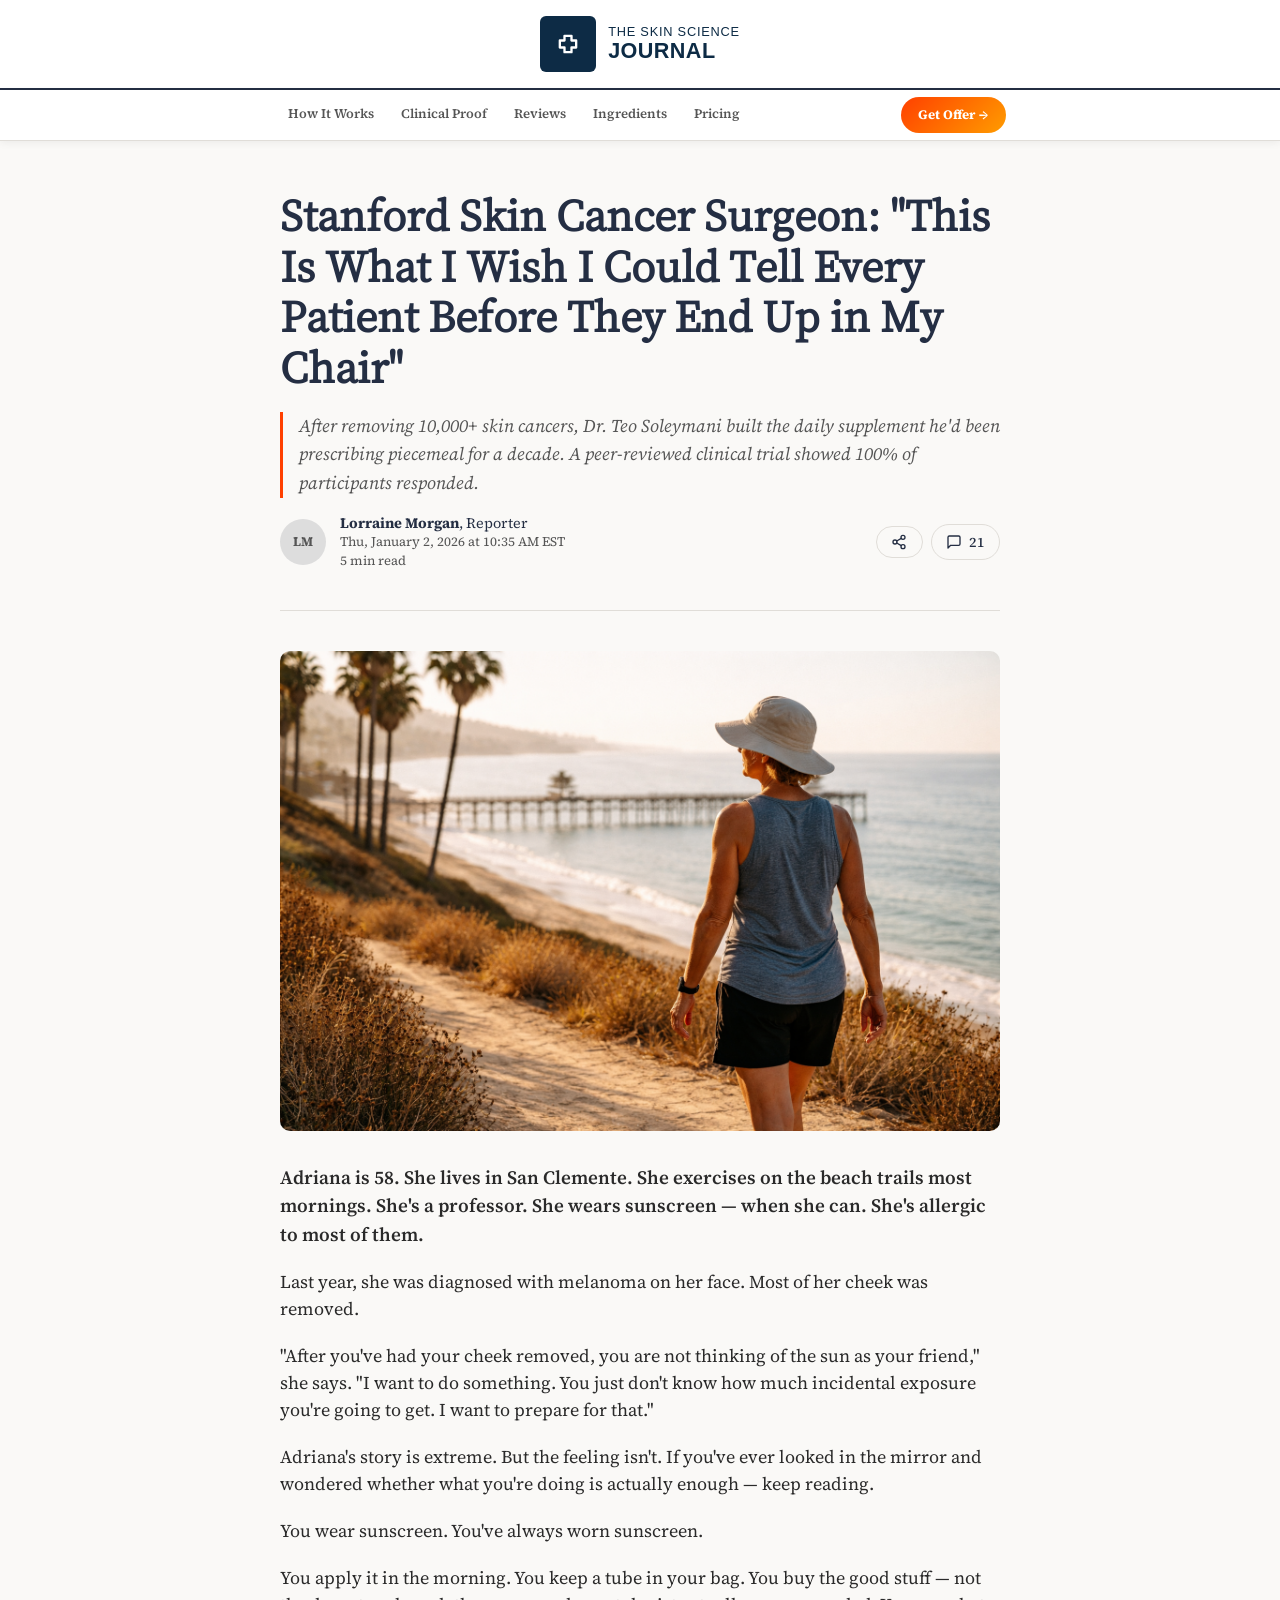
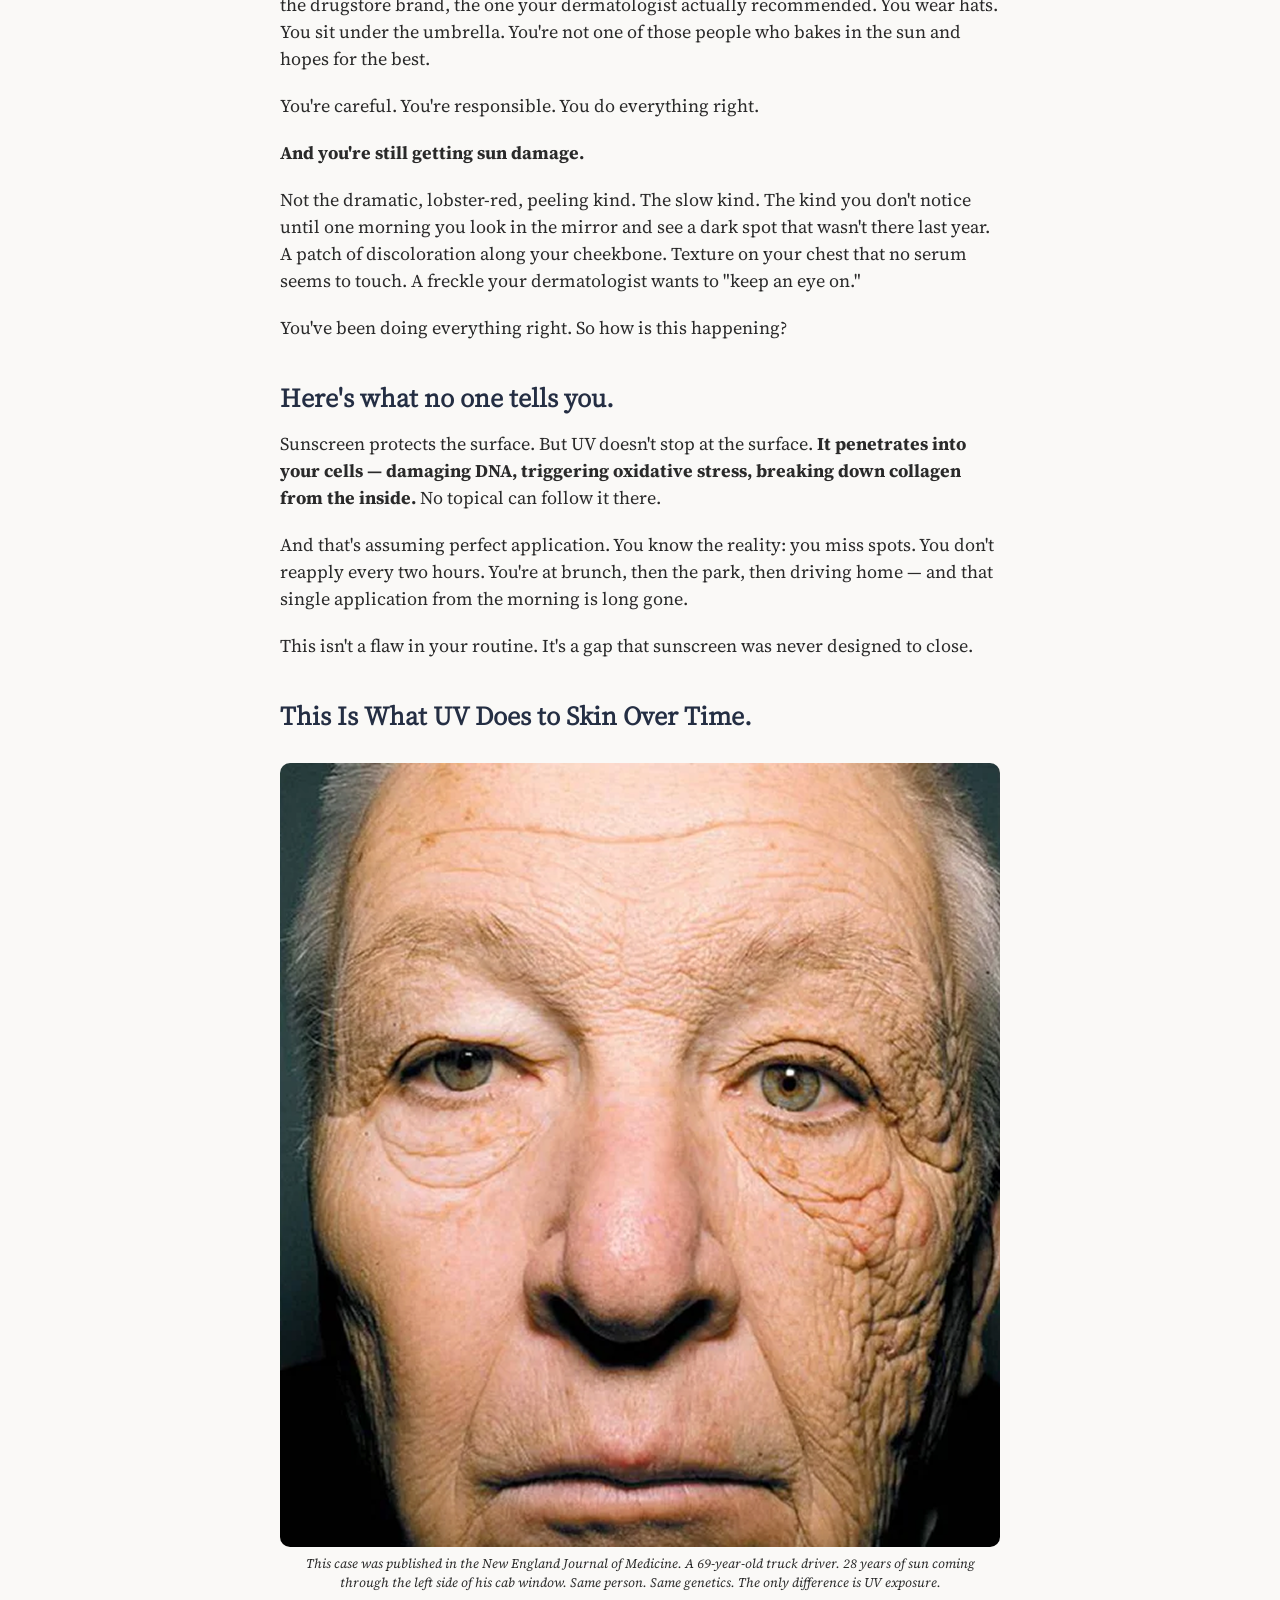
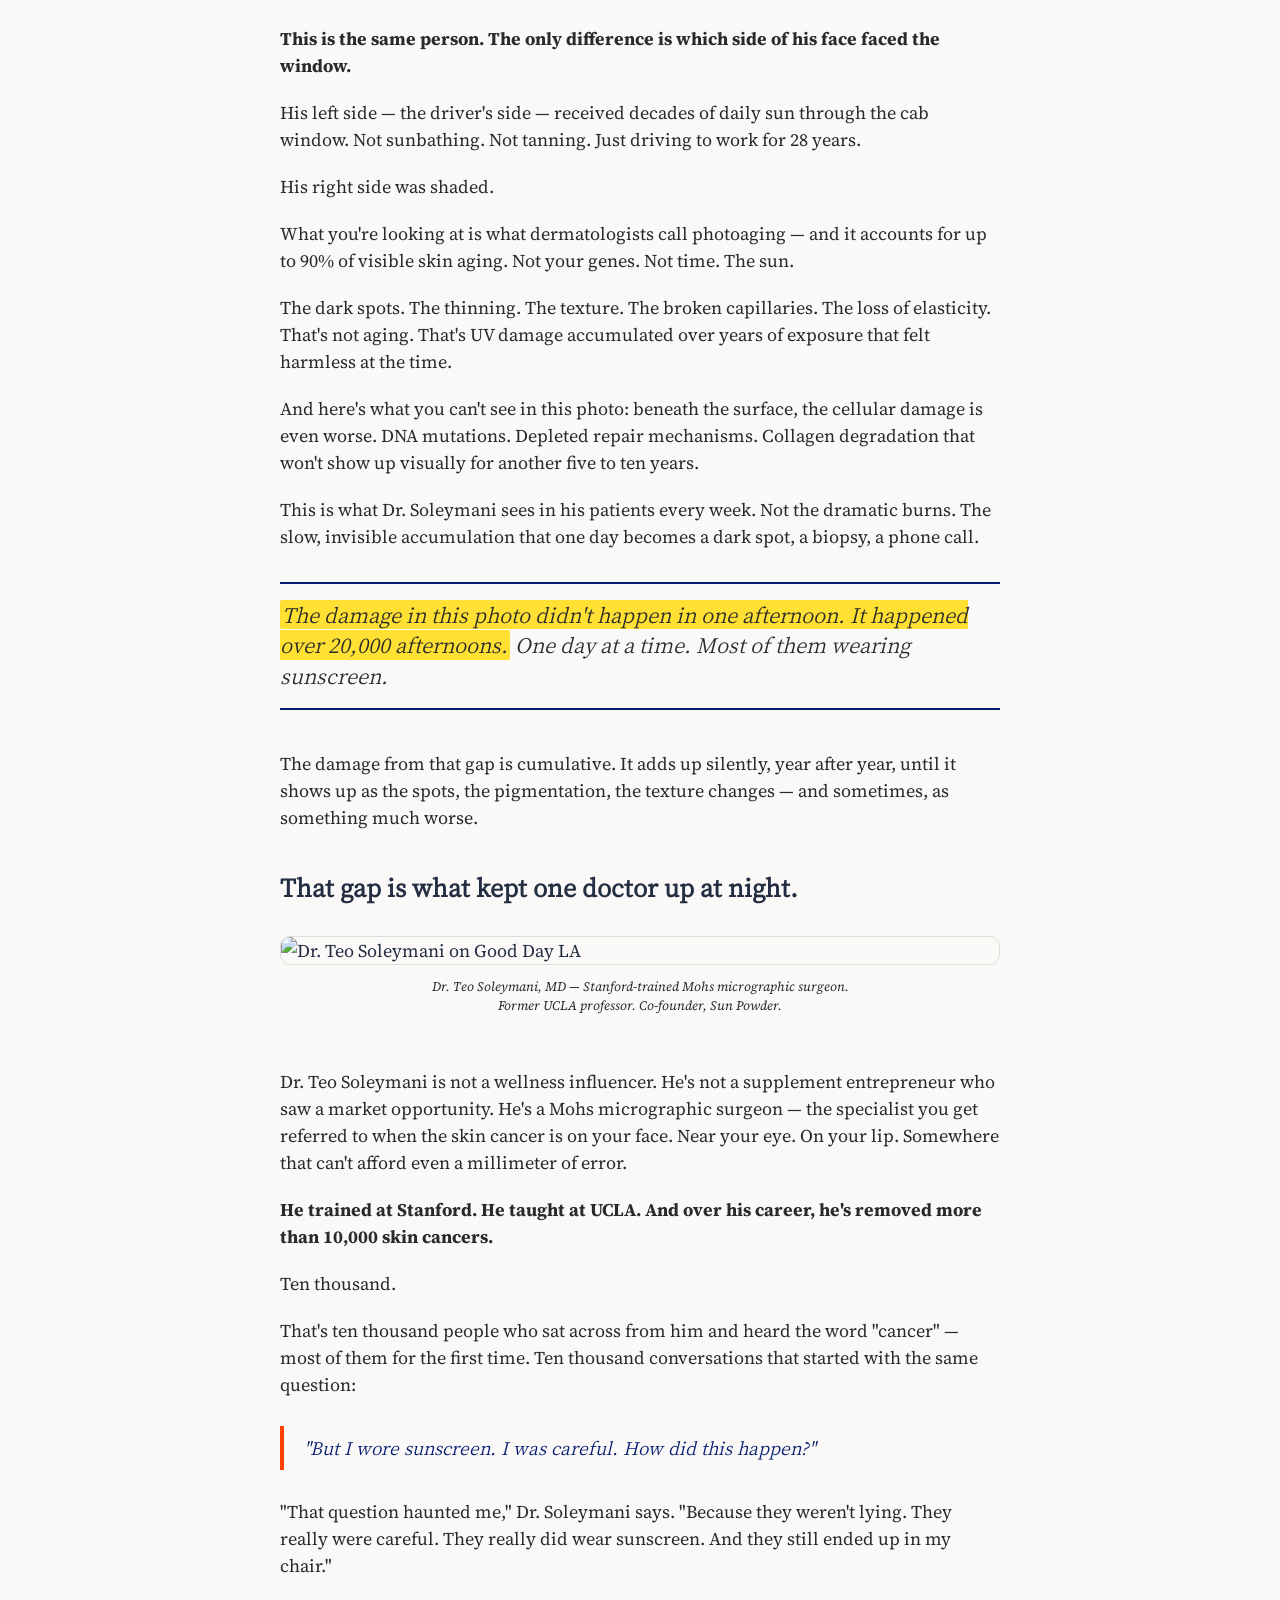
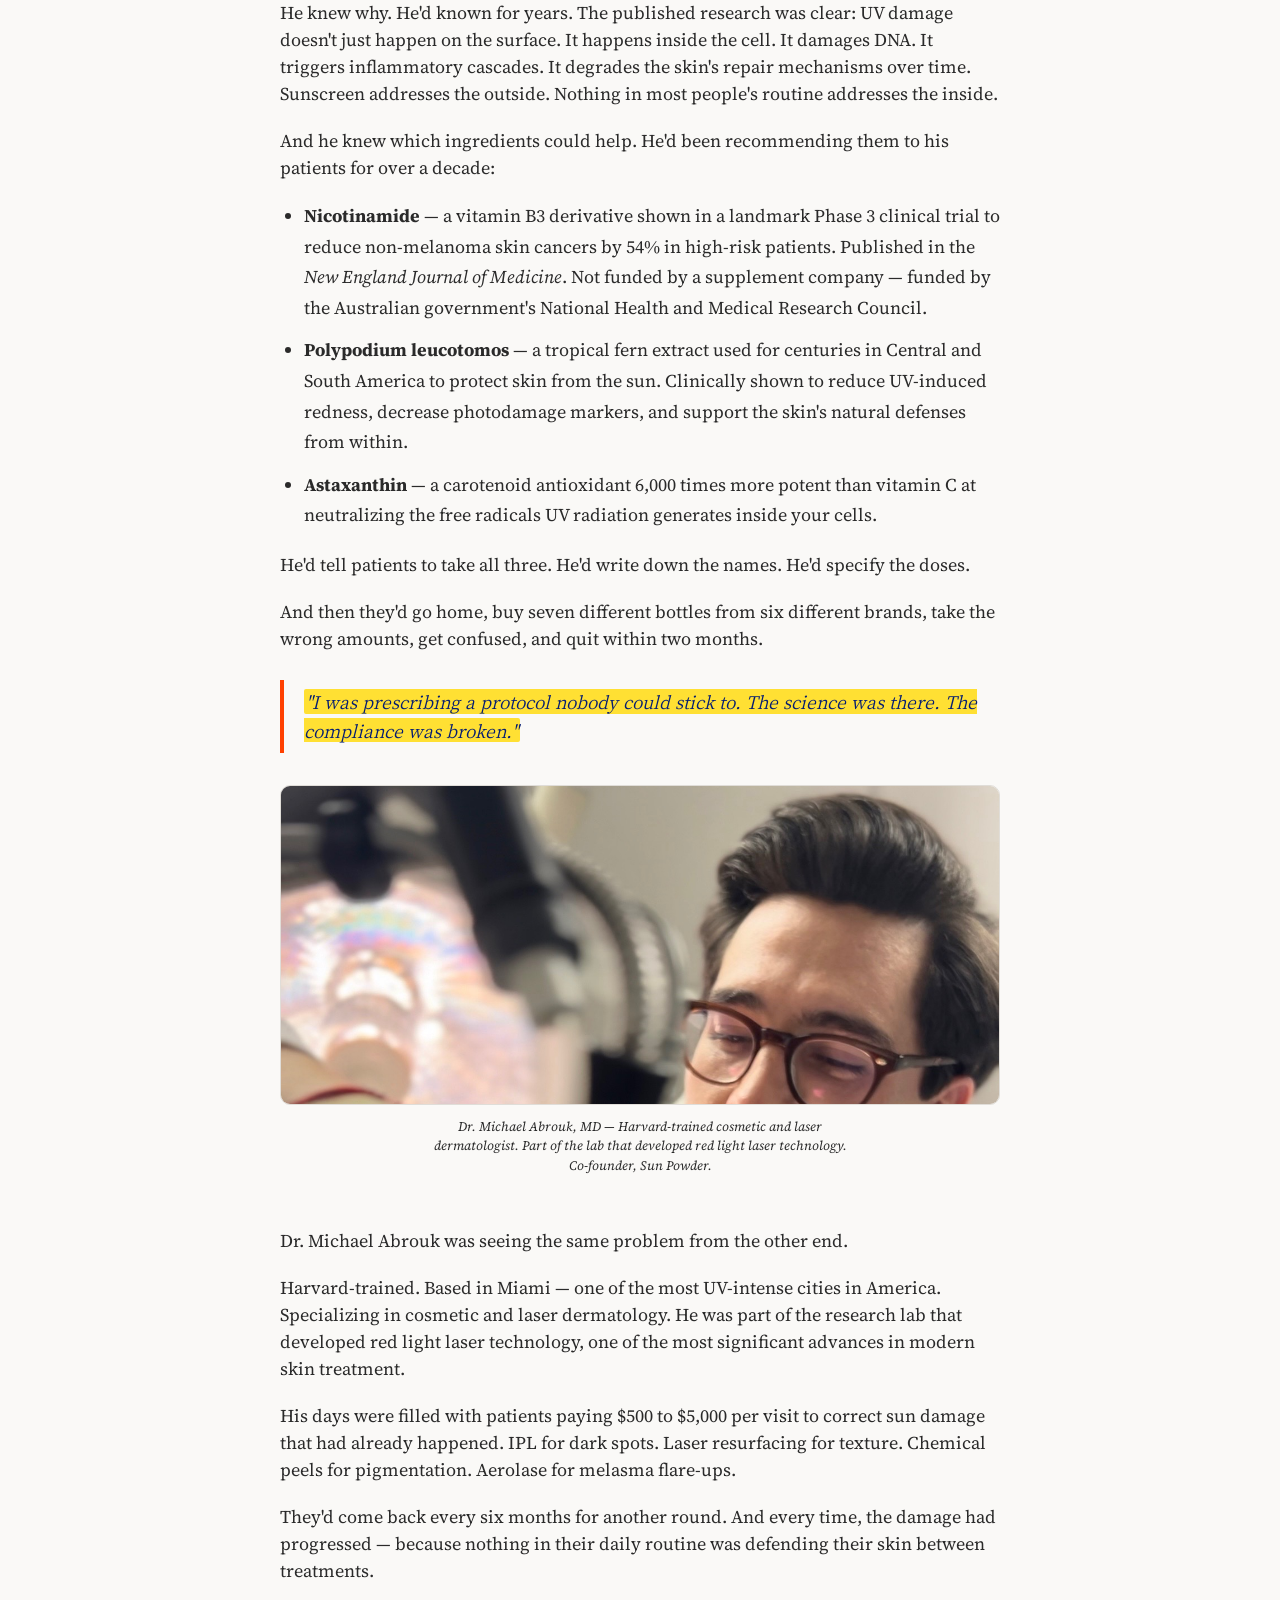
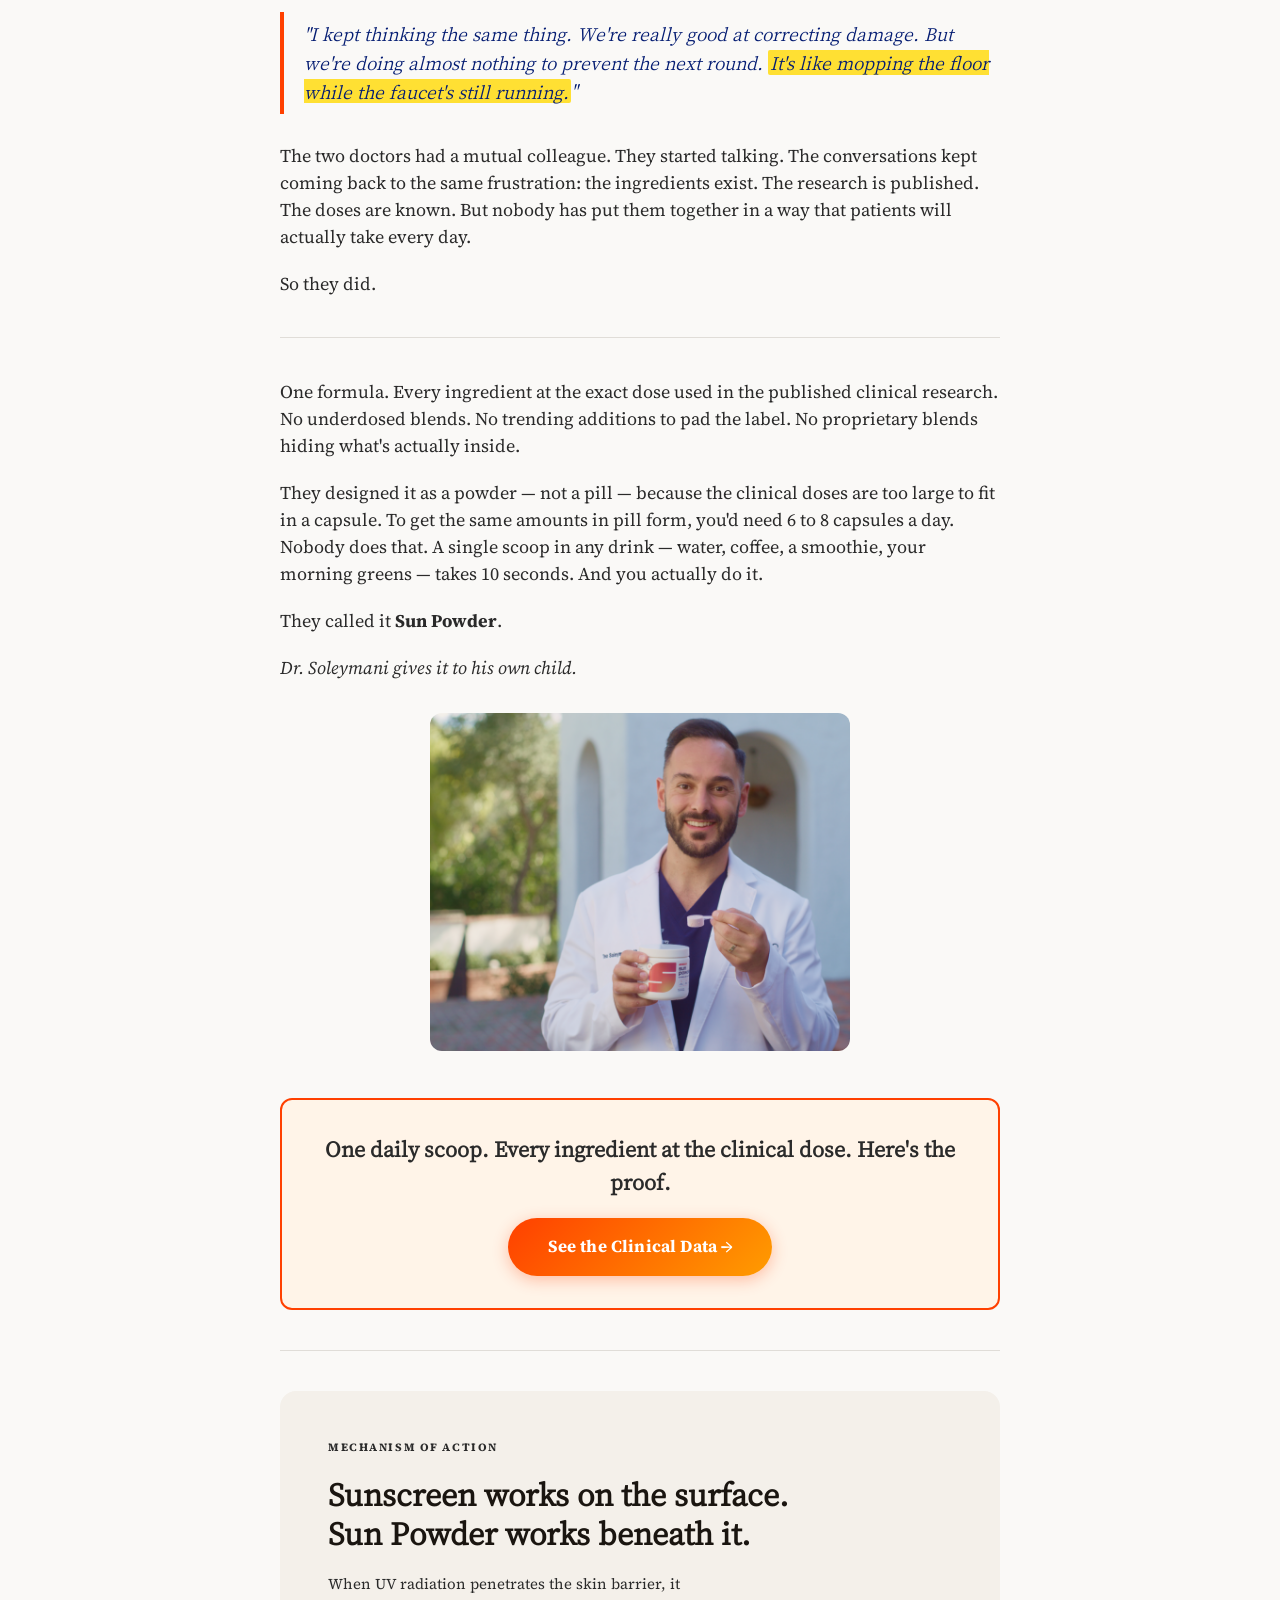
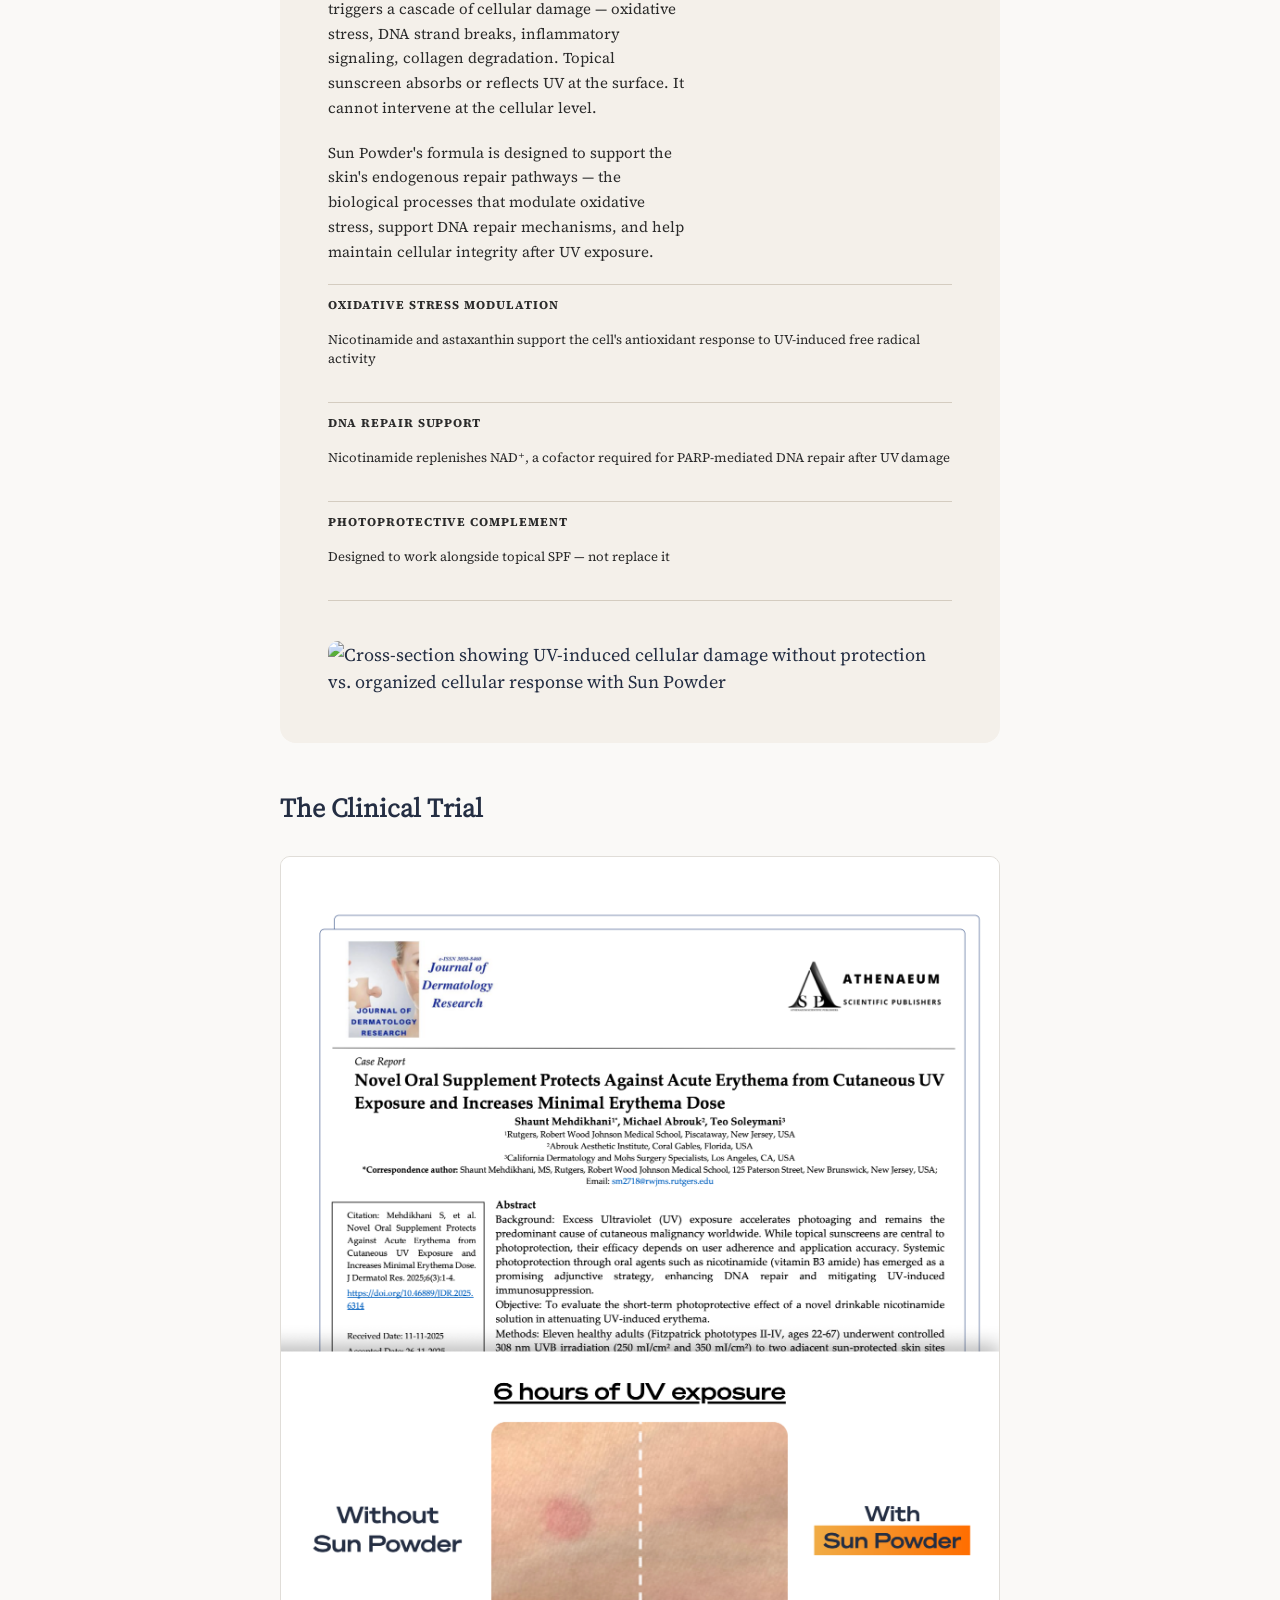
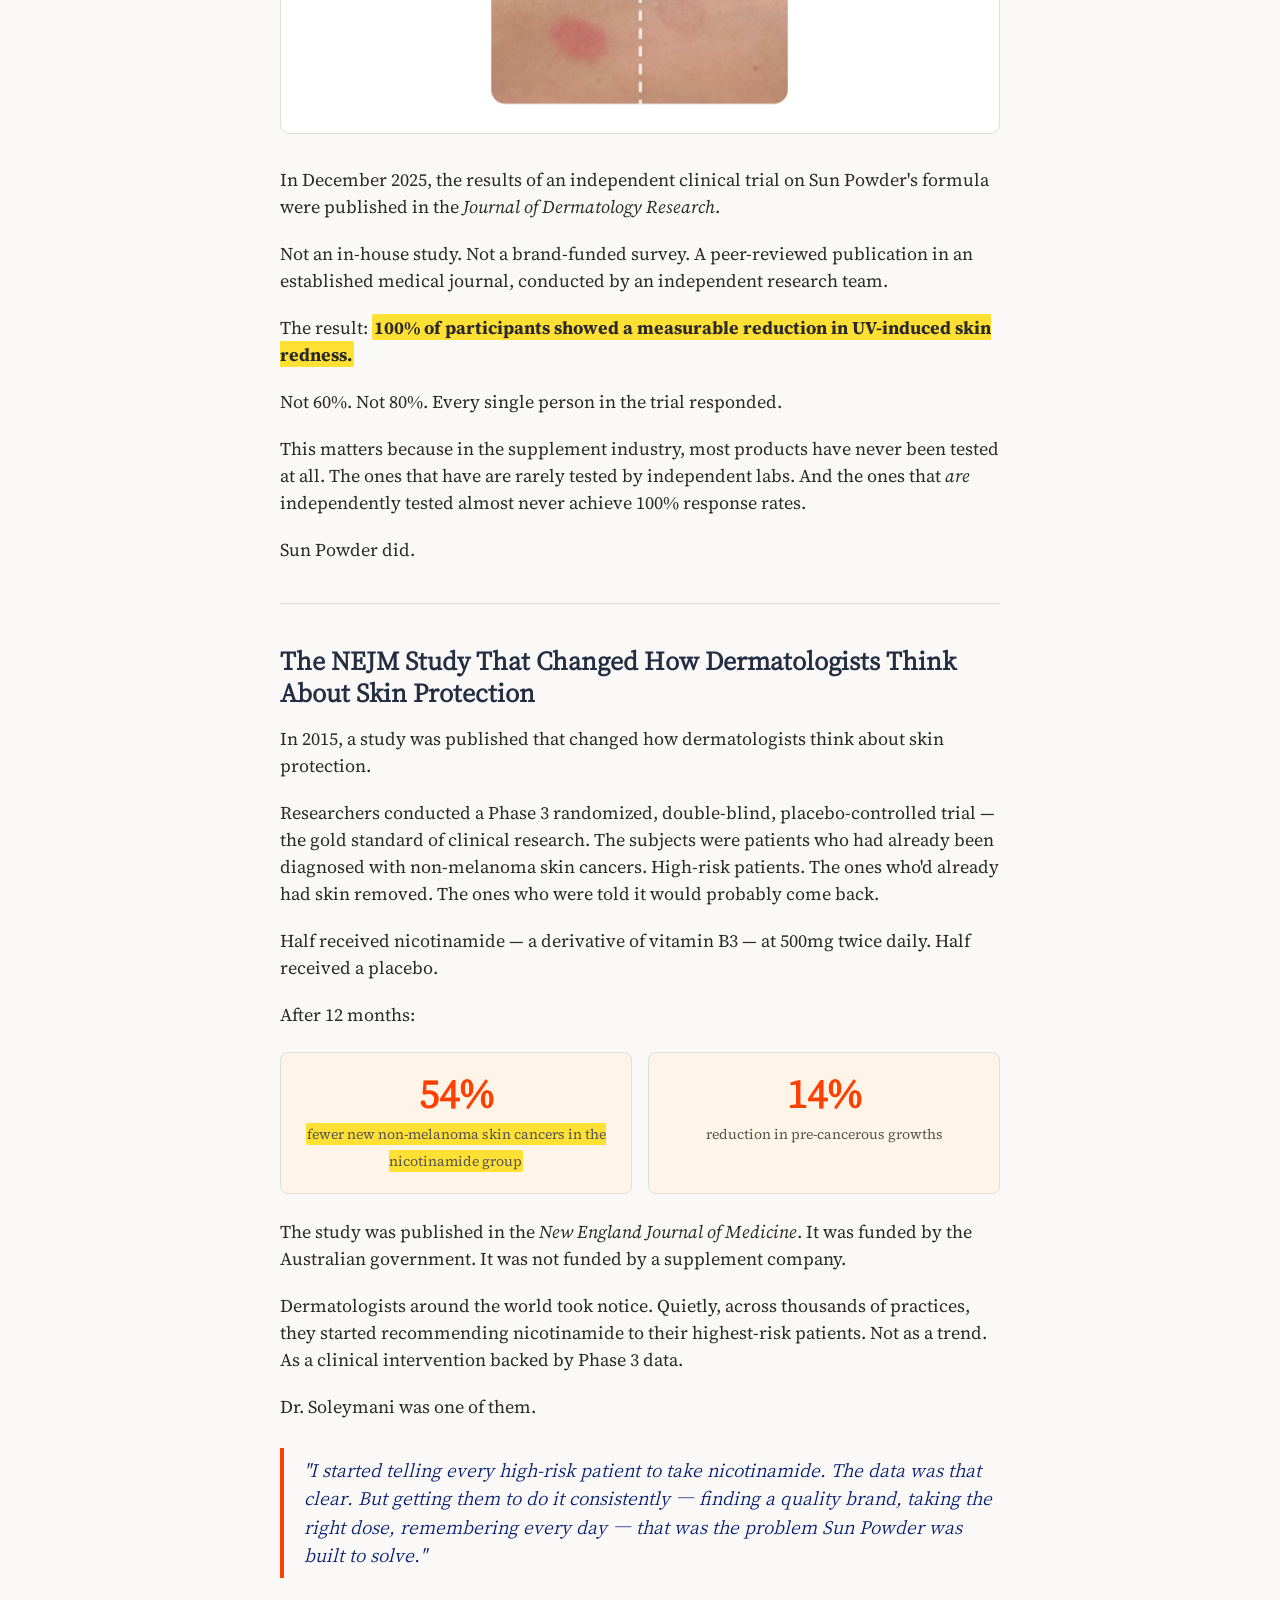
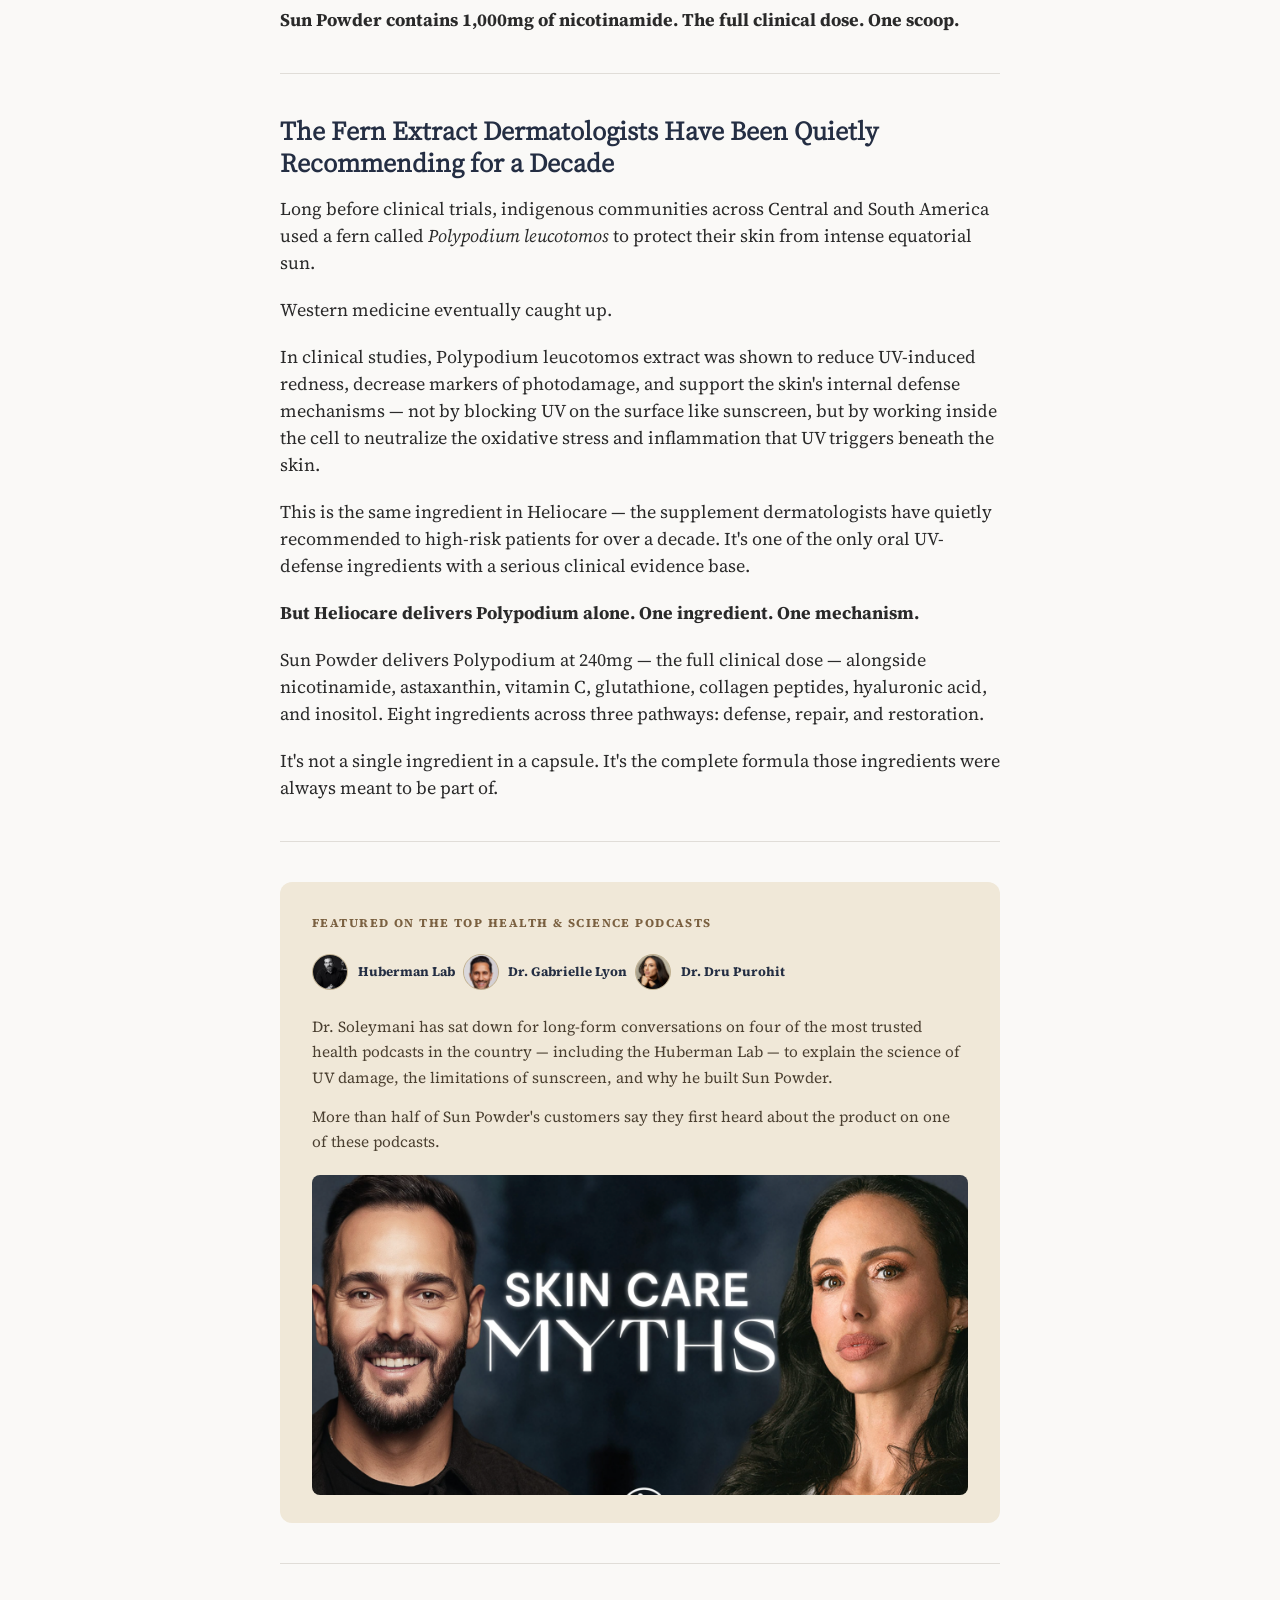
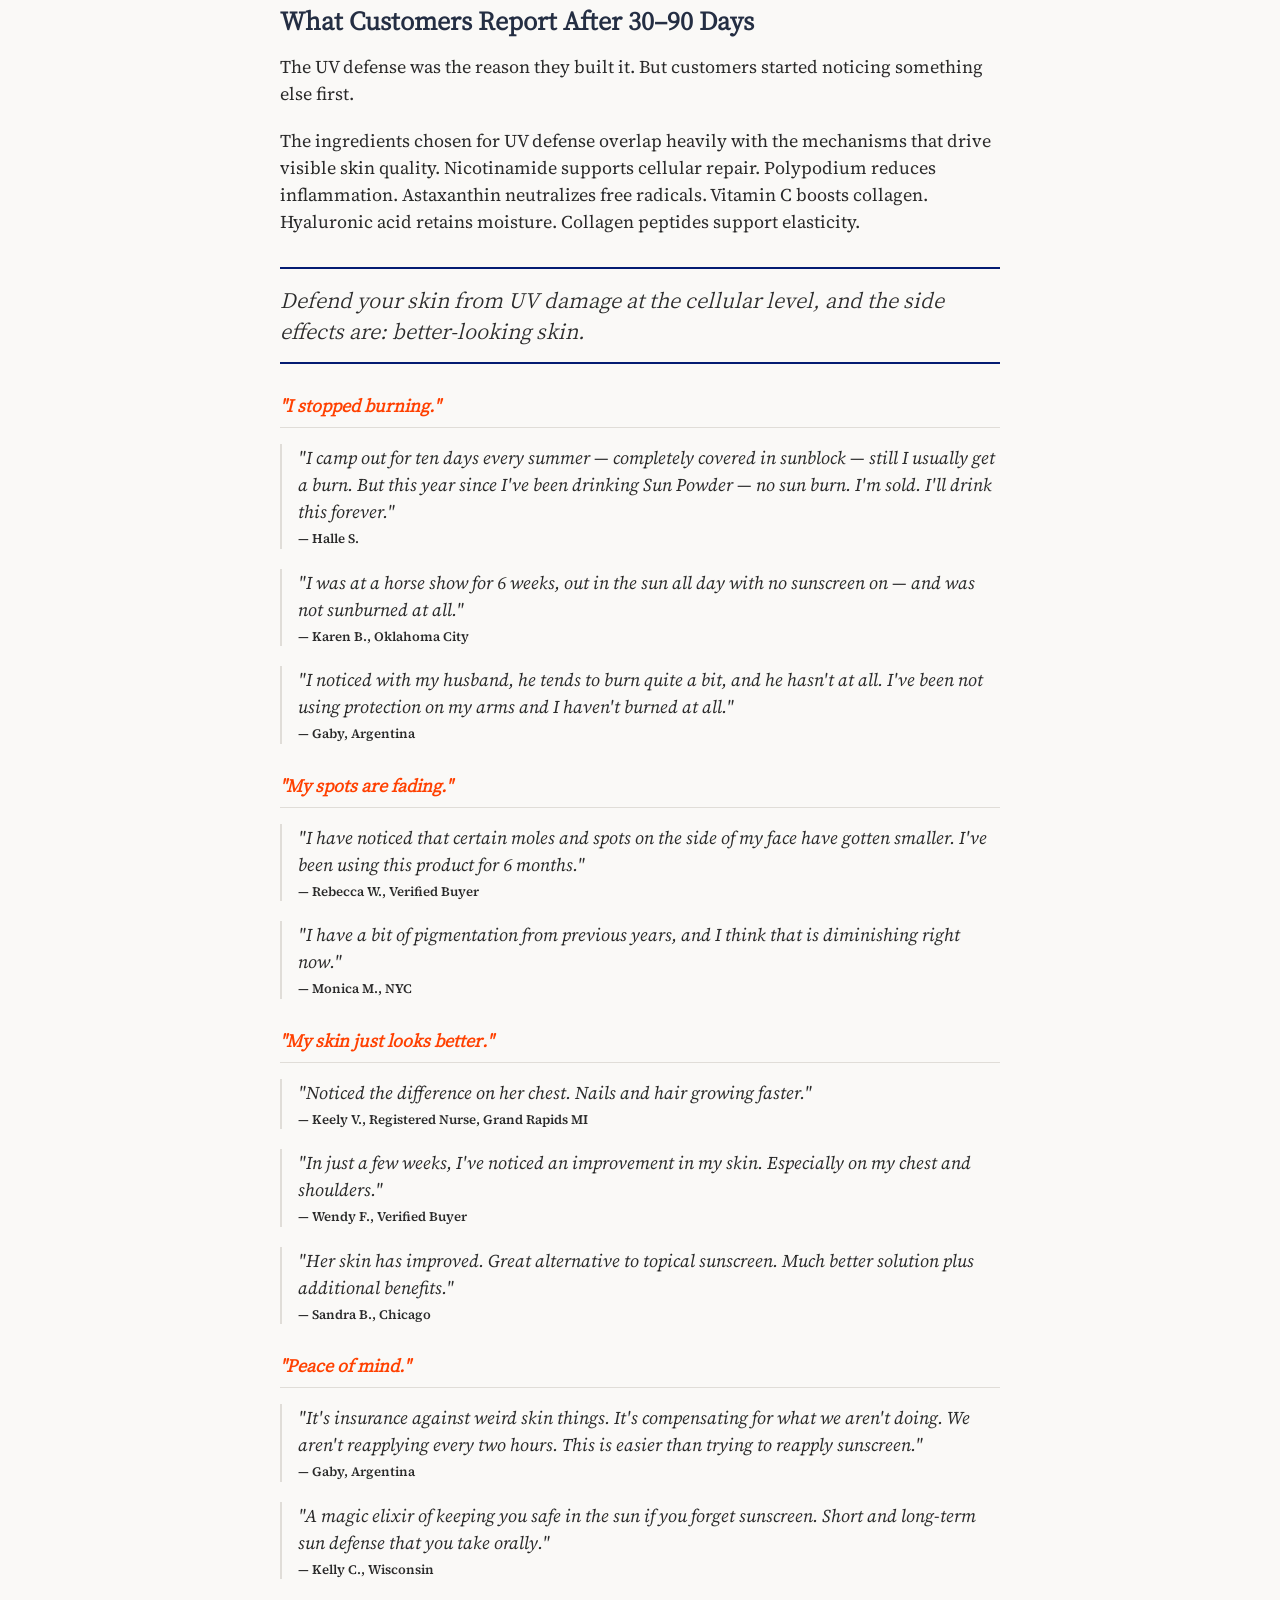
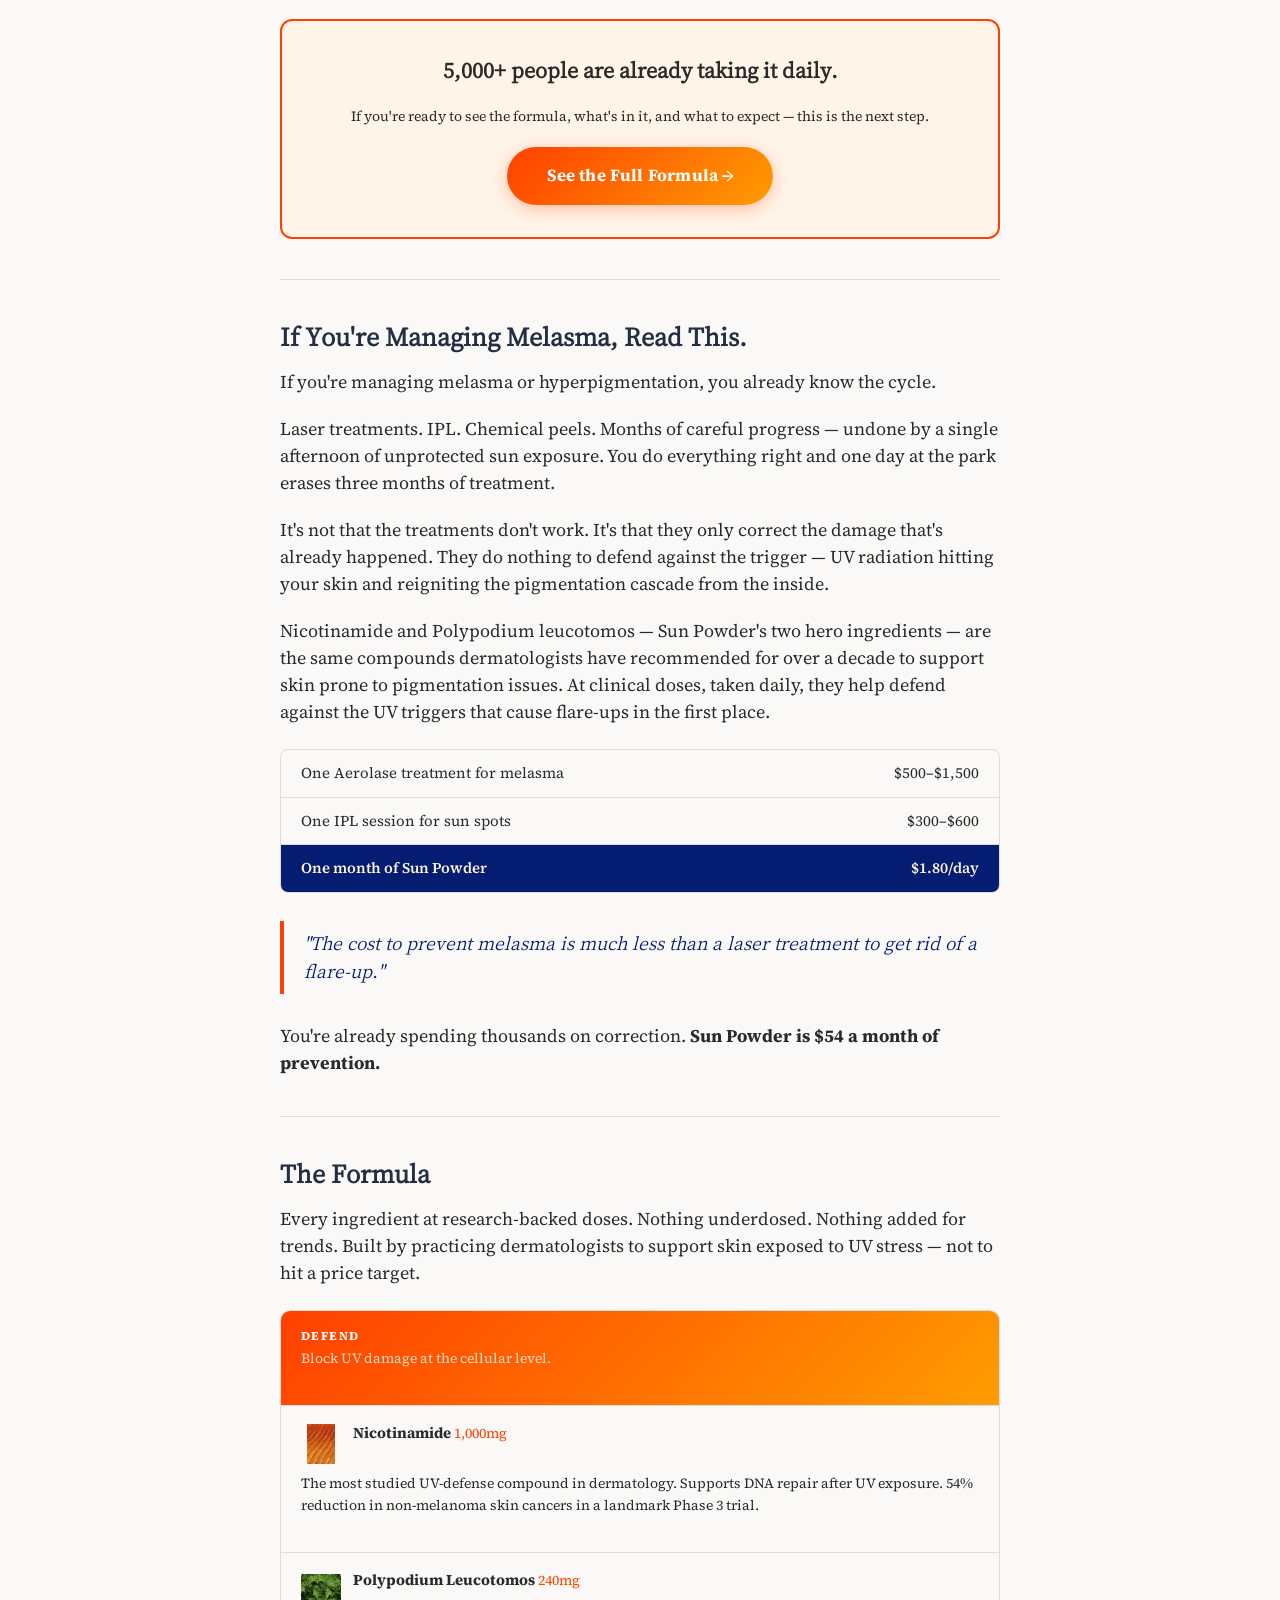
==== commit c57eeb42: "Update masthead logo with medical icon and deeper navy color Co-Authored-By: Claude Sonnet 4.6 <nore" ====
--- a/ageless-skin-secrets.html
+++ b/ageless-skin-secrets.html
@@ -16,7 +16,17 @@
   <!-- Masthead -->
   <header class="masthead">
     <div class="masthead__inner">
-      <p class="masthead__pub">The Skin Science Journal</p>
+      <div class="masthead__logo">
+        <div class="masthead__logo-box">
+          <svg xmlns="http://www.w3.org/2000/svg" viewBox="0 0 24 24" fill="white" width="28" height="28">
+            <path d="M19 8h-3V5a1 1 0 0 0-1-1H9a1 1 0 0 0-1 1v3H5a1 1 0 0 0-1 1v6a1 1 0 0 0 1 1h3v3a1 1 0 0 0 1 1h6a1 1 0 0 0 1-1v-3h3a1 1 0 0 0 1-1V9a1 1 0 0 0-1-1zm-1 6h-3a1 1 0 0 0-1 1v3h-4v-3a1 1 0 0 0-1-1H6v-4h3a1 1 0 0 0 1-1V6h4v3a1 1 0 0 0 1 1h3v4z"/>
+          </svg>
+        </div>
+        <div class="masthead__logo-text">
+          <span class="masthead__logo-top">THE SKIN SCIENCE</span>
+          <span class="masthead__logo-bottom">JOURNAL</span>
+        </div>
+      </div>
     </div>
   </header>
 
--- a/css/advertorial.css
+++ b/css/advertorial.css
@@ -99,15 +99,53 @@
   margin: 0 auto;
   display: flex;
   align-items: center;
-  justify-content: space-between;
-}
-
-.masthead__pub {
-  font-family: var(--display);
-  font-size: 1.125rem;
-  font-weight: 700;
+  justify-content: center;
+}
+
+.masthead__logo {
+  display: flex;
+  align-items: center;
+  gap: 0.75rem;
+}
+
+.masthead__logo-box {
+  background: #0d2b45;
+  color: #fff;
+  font-family: var(--sans, Arial, sans-serif);
+  font-size: 1.1rem;
+  font-weight: 800;
+  letter-spacing: 0.04em;
+  width: 56px;
+  height: 56px;
+  display: flex;
+  align-items: center;
+  justify-content: center;
+  border-radius: 6px;
+  flex-shrink: 0;
+}
+
+.masthead__logo-text {
+  display: flex;
+  flex-direction: column;
+  line-height: 1.1;
+}
+
+.masthead__logo-top {
+  font-family: var(--sans, Arial, sans-serif);
+  font-size: 0.8rem;
+  font-weight: 400;
+  letter-spacing: 0.06em;
+  color: #0d2b45;
+  text-transform: uppercase;
+}
+
+.masthead__logo-bottom {
+  font-family: var(--sans, Arial, sans-serif);
+  font-size: 1.35rem;
+  font-weight: 800;
   letter-spacing: 0.02em;
-  color: var(--dark-navy);
+  color: #0d2b45;
+  text-transform: uppercase;
 }
 
 .masthead__tag {
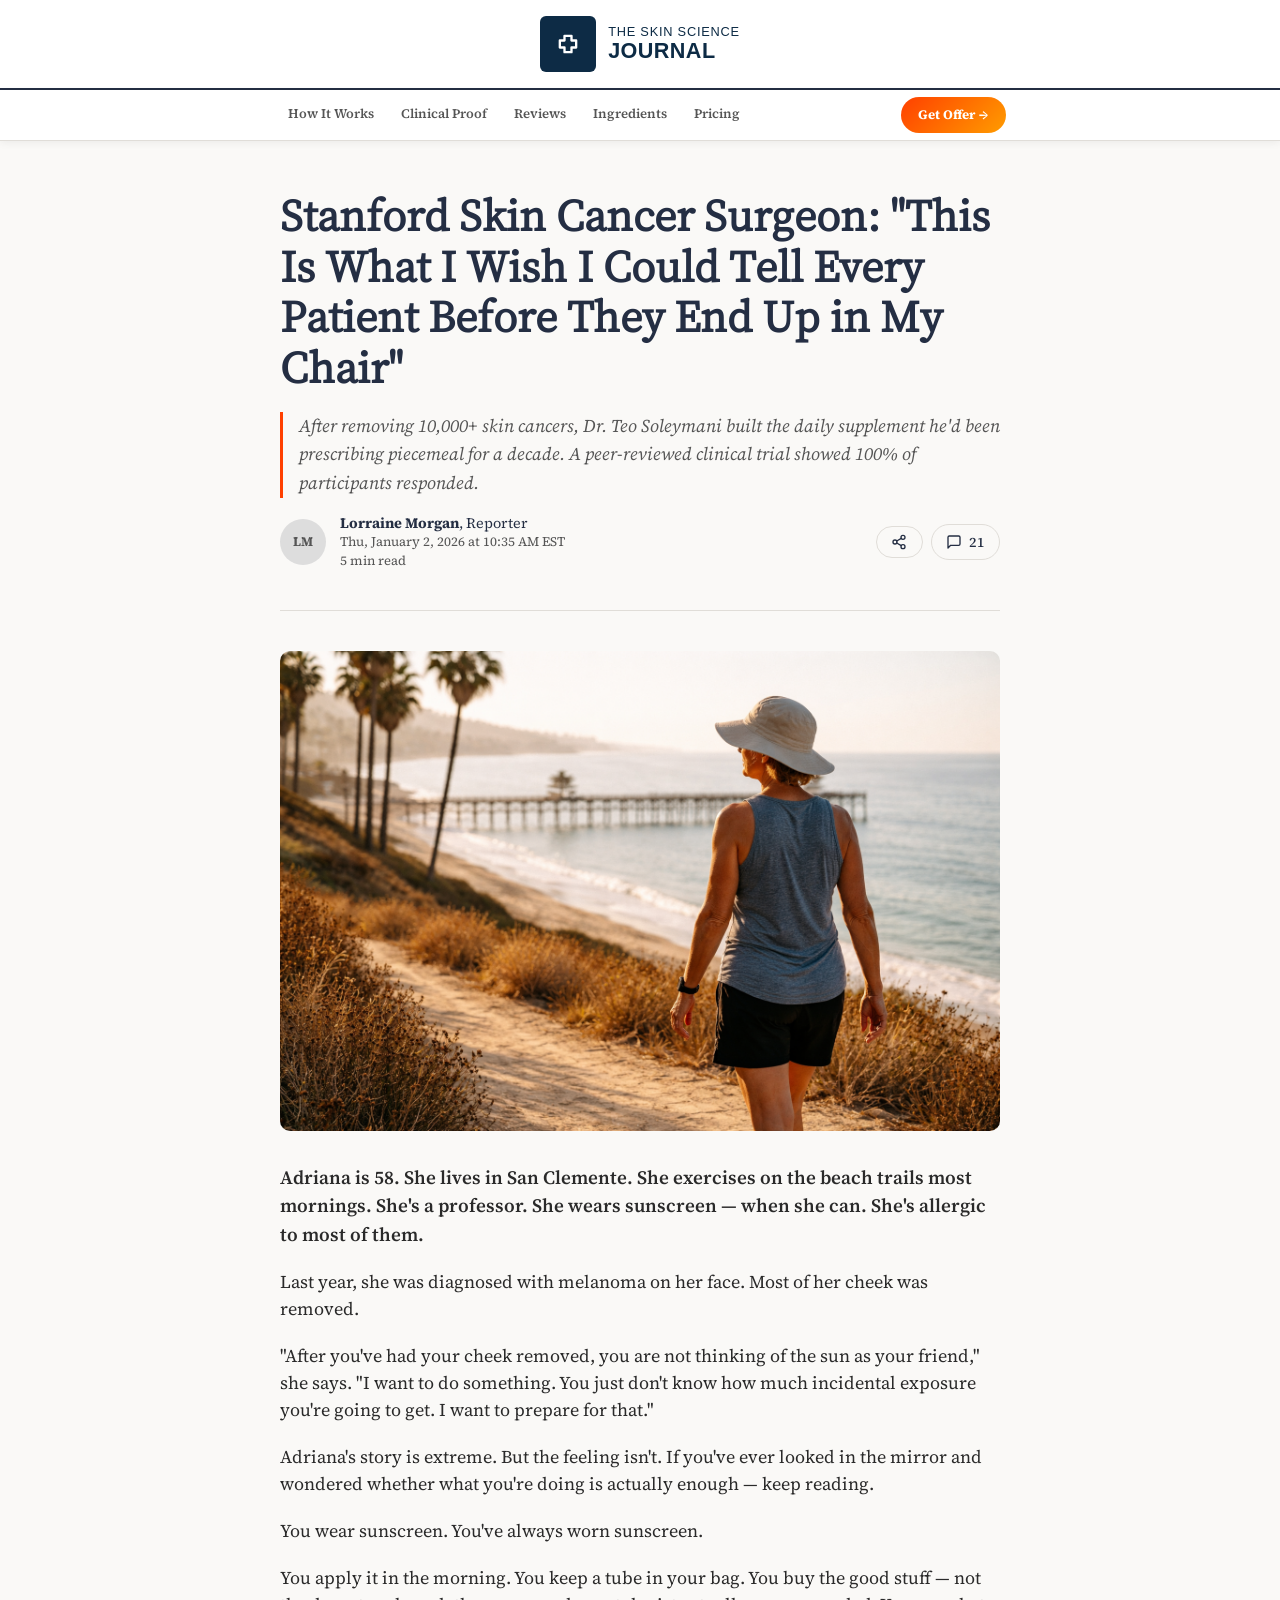
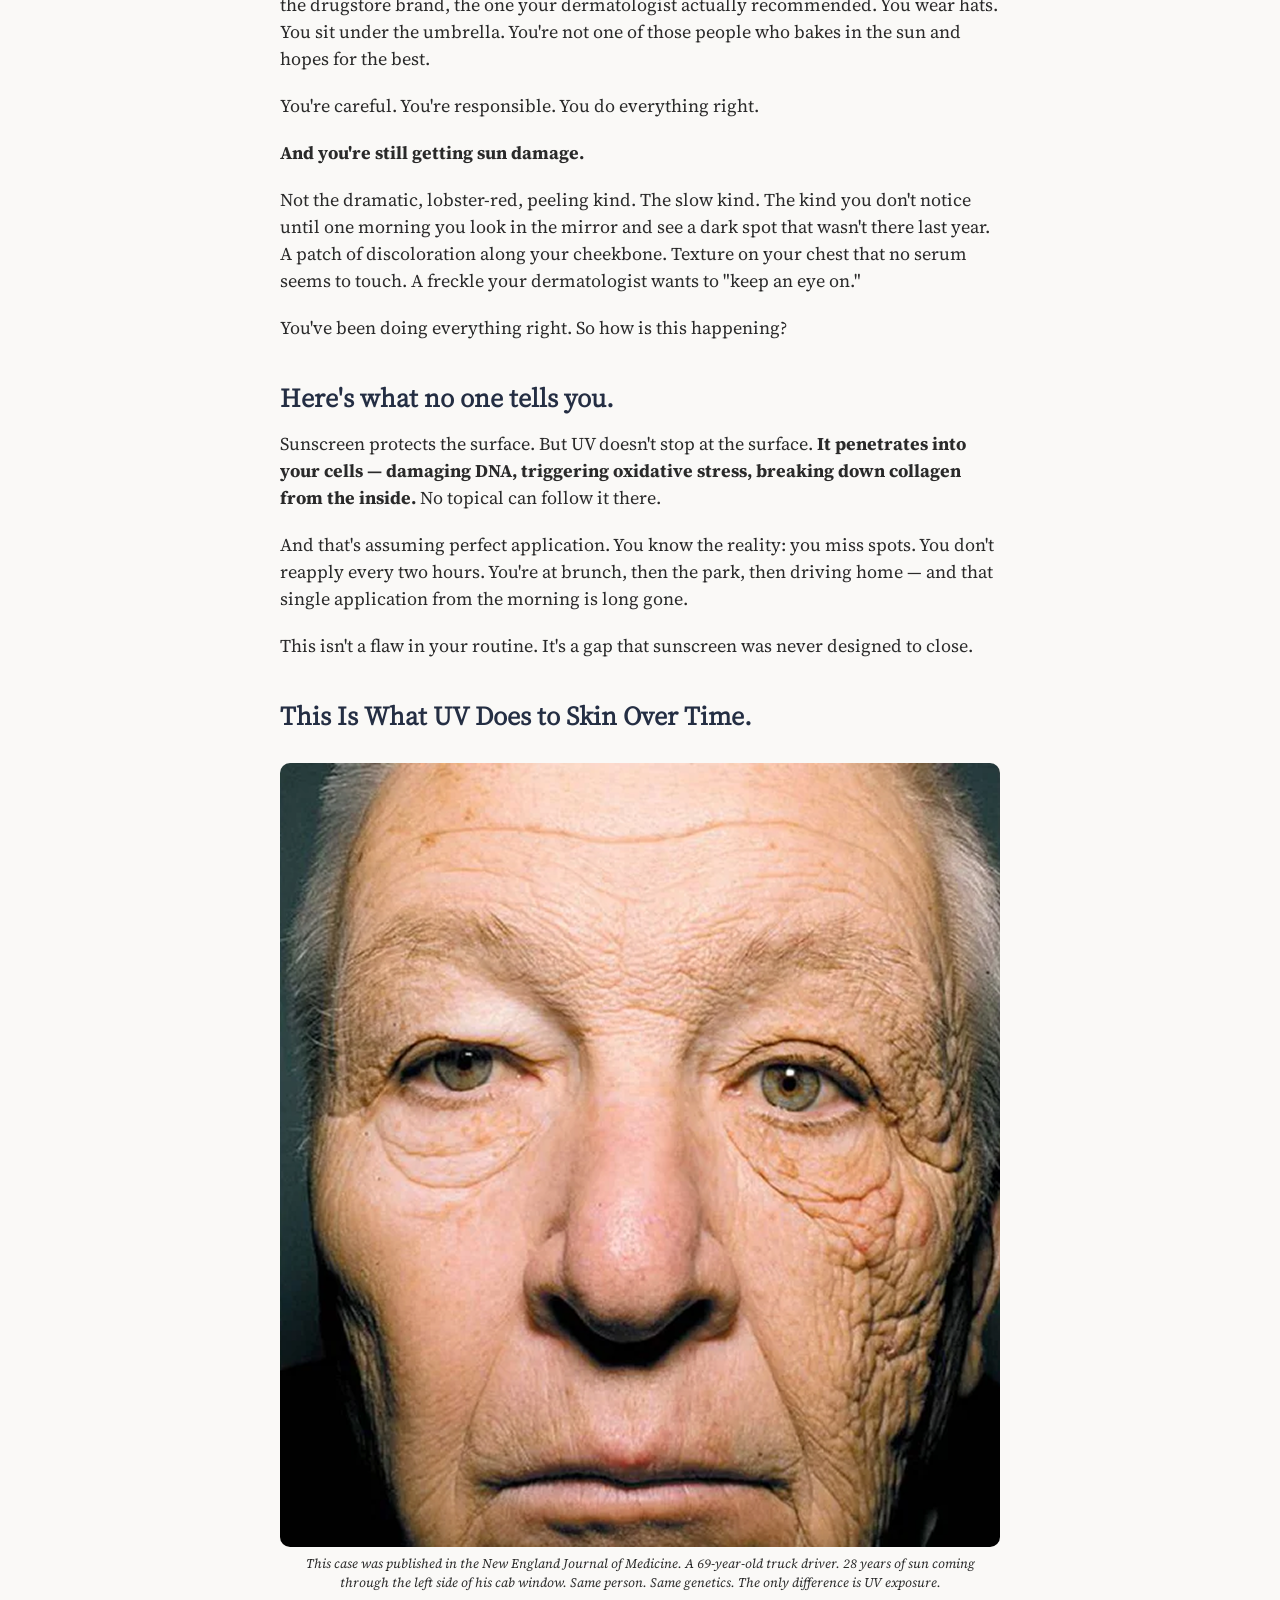
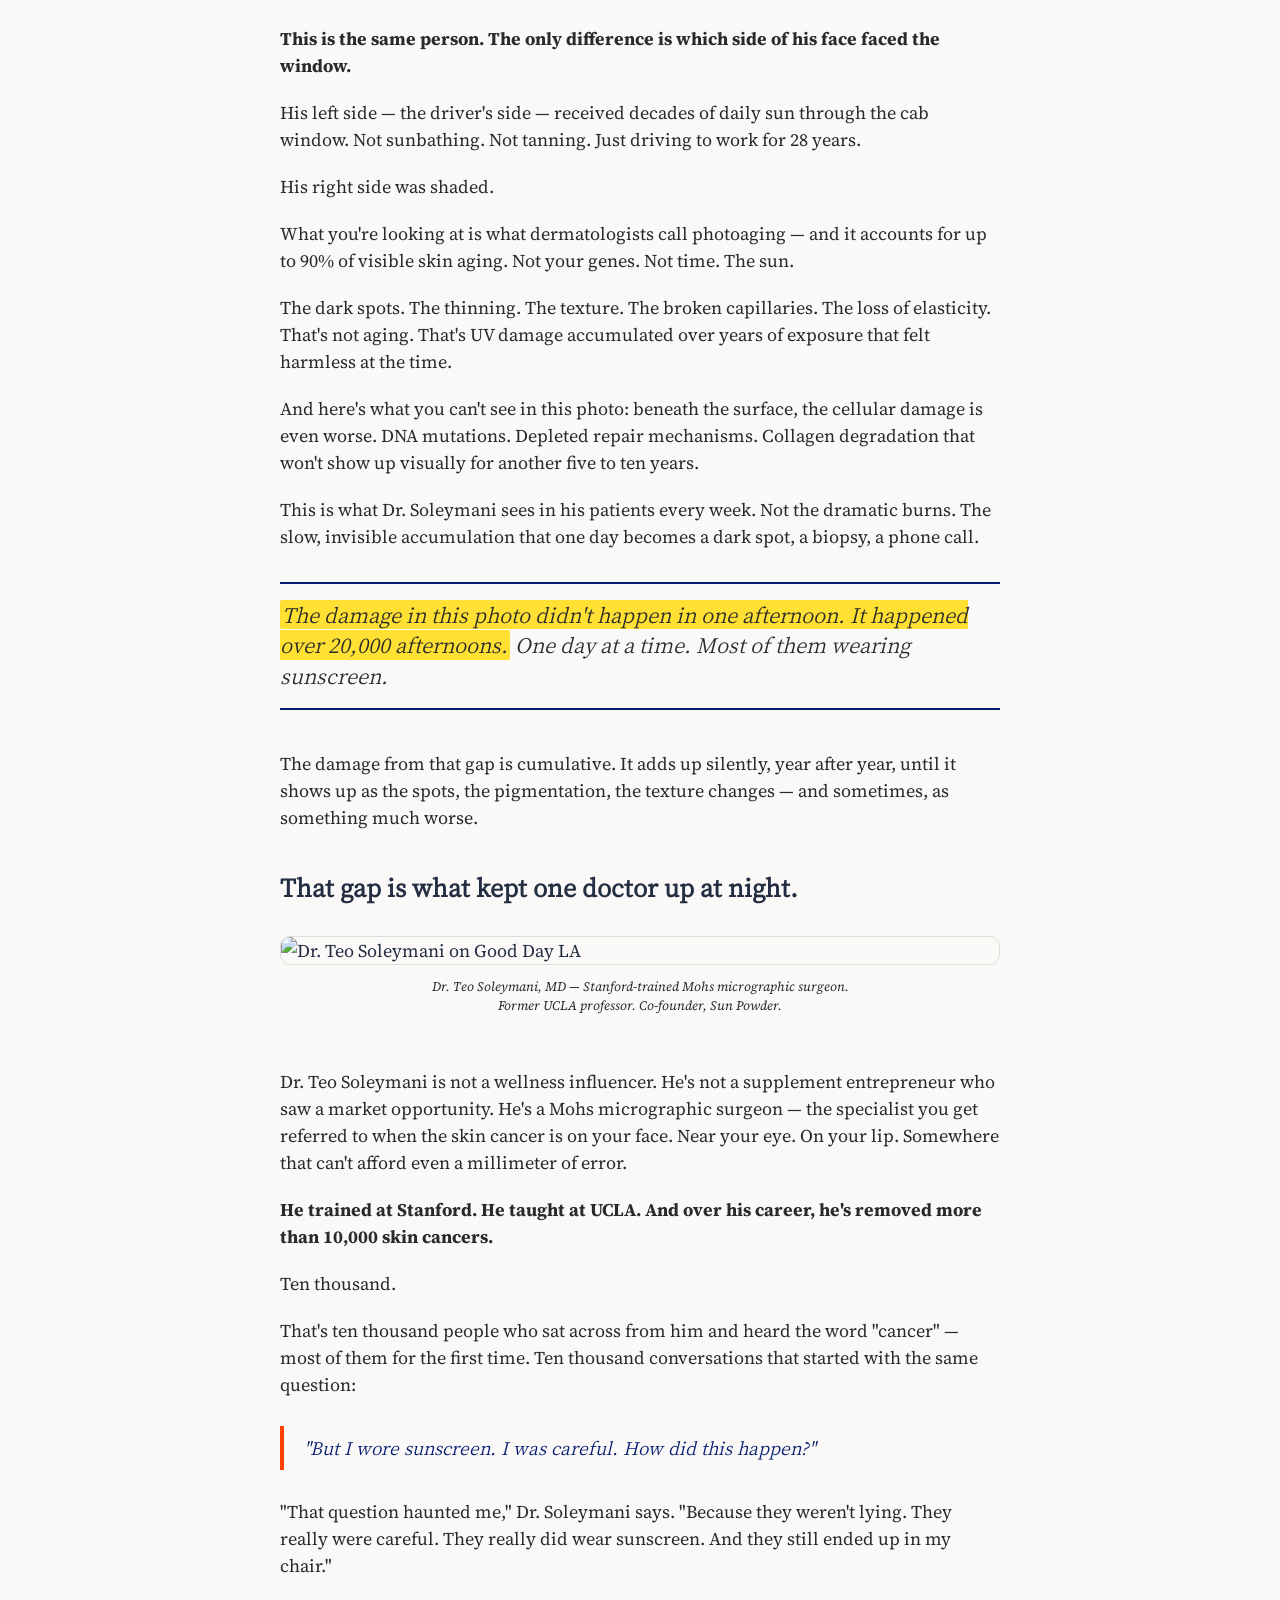
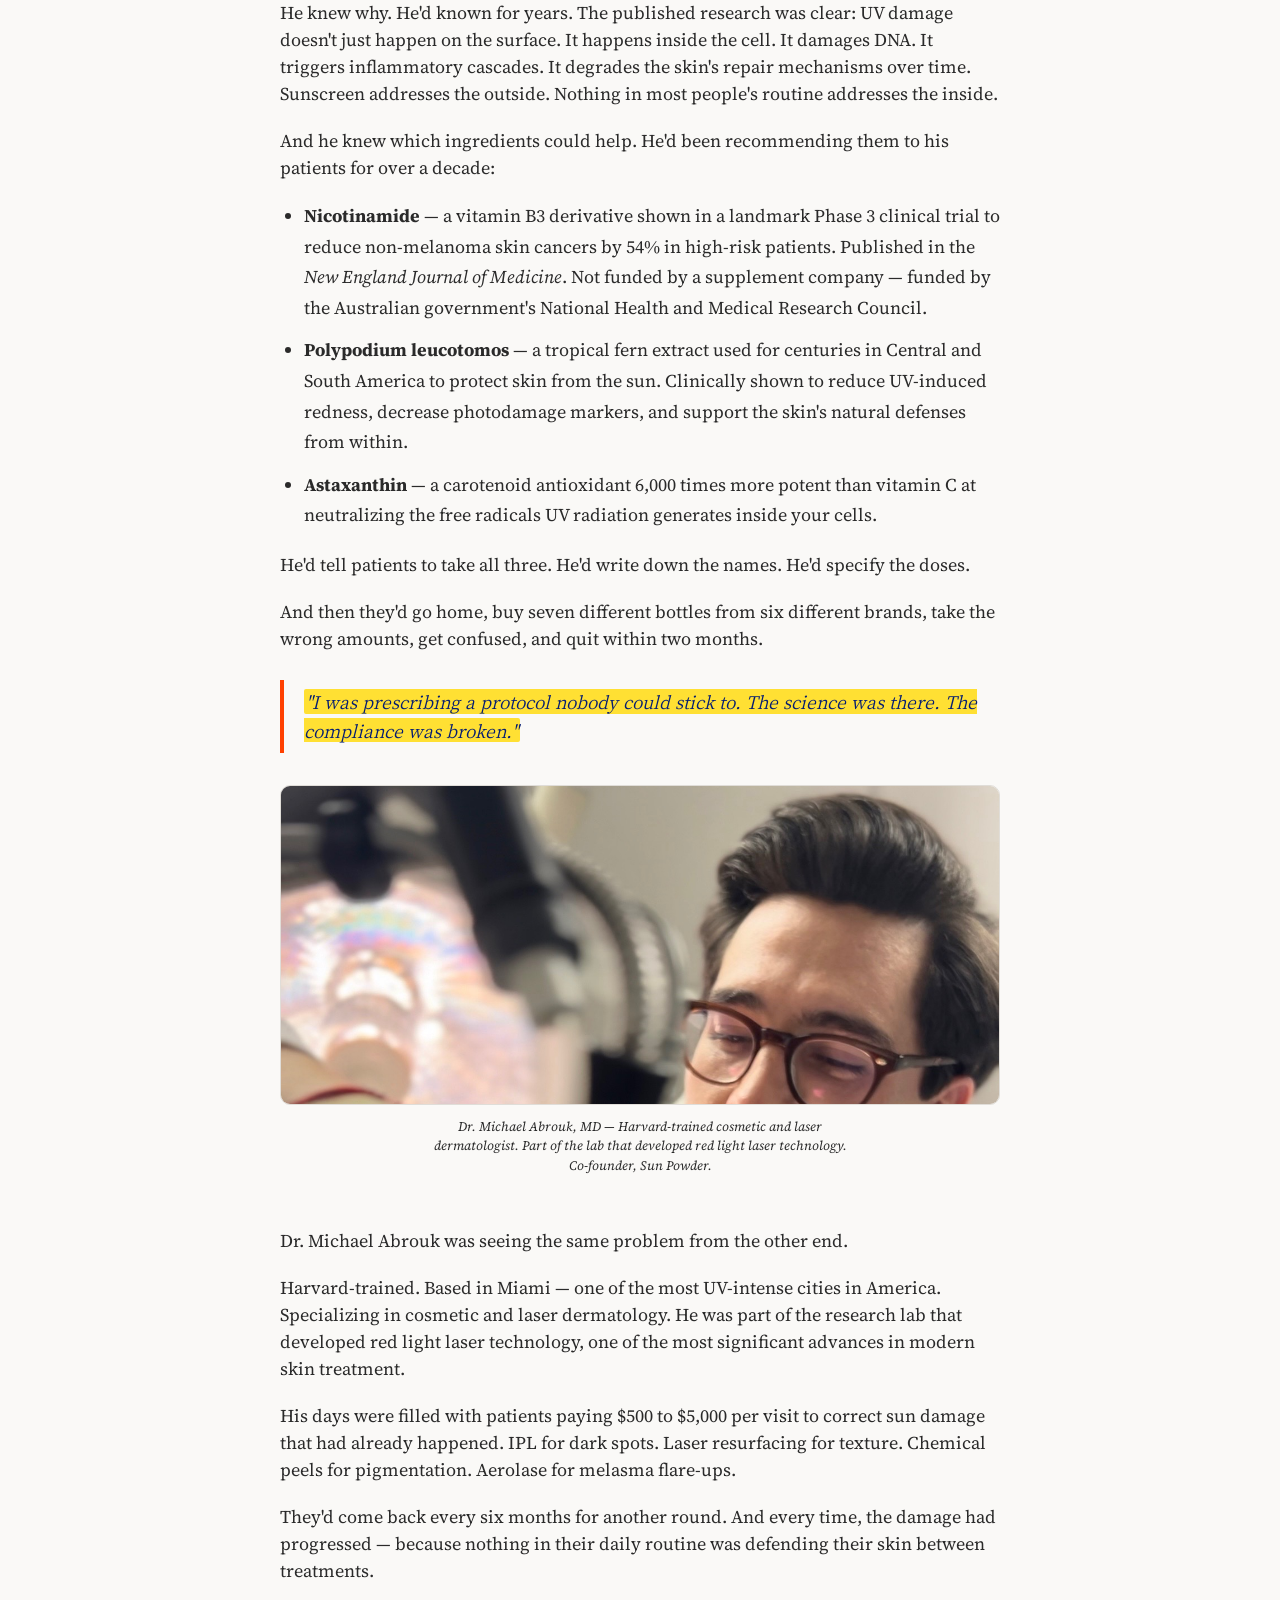
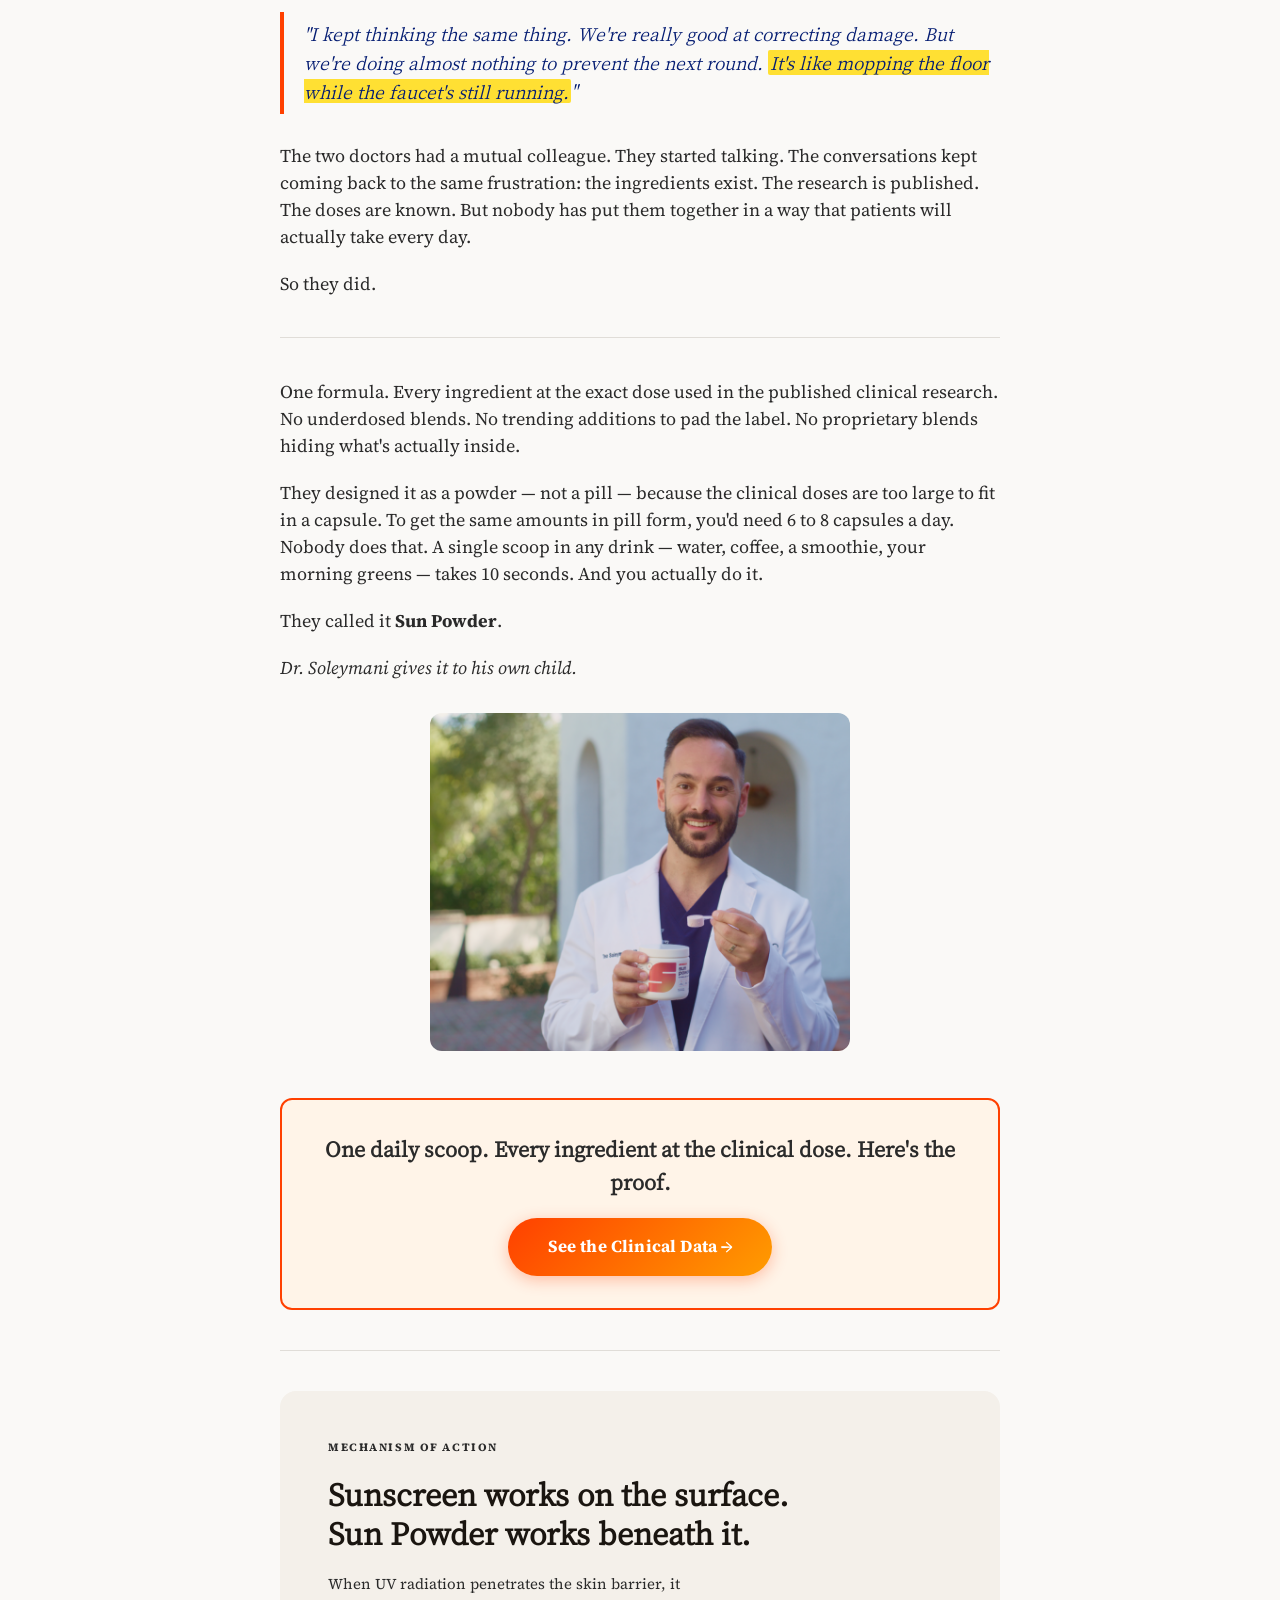
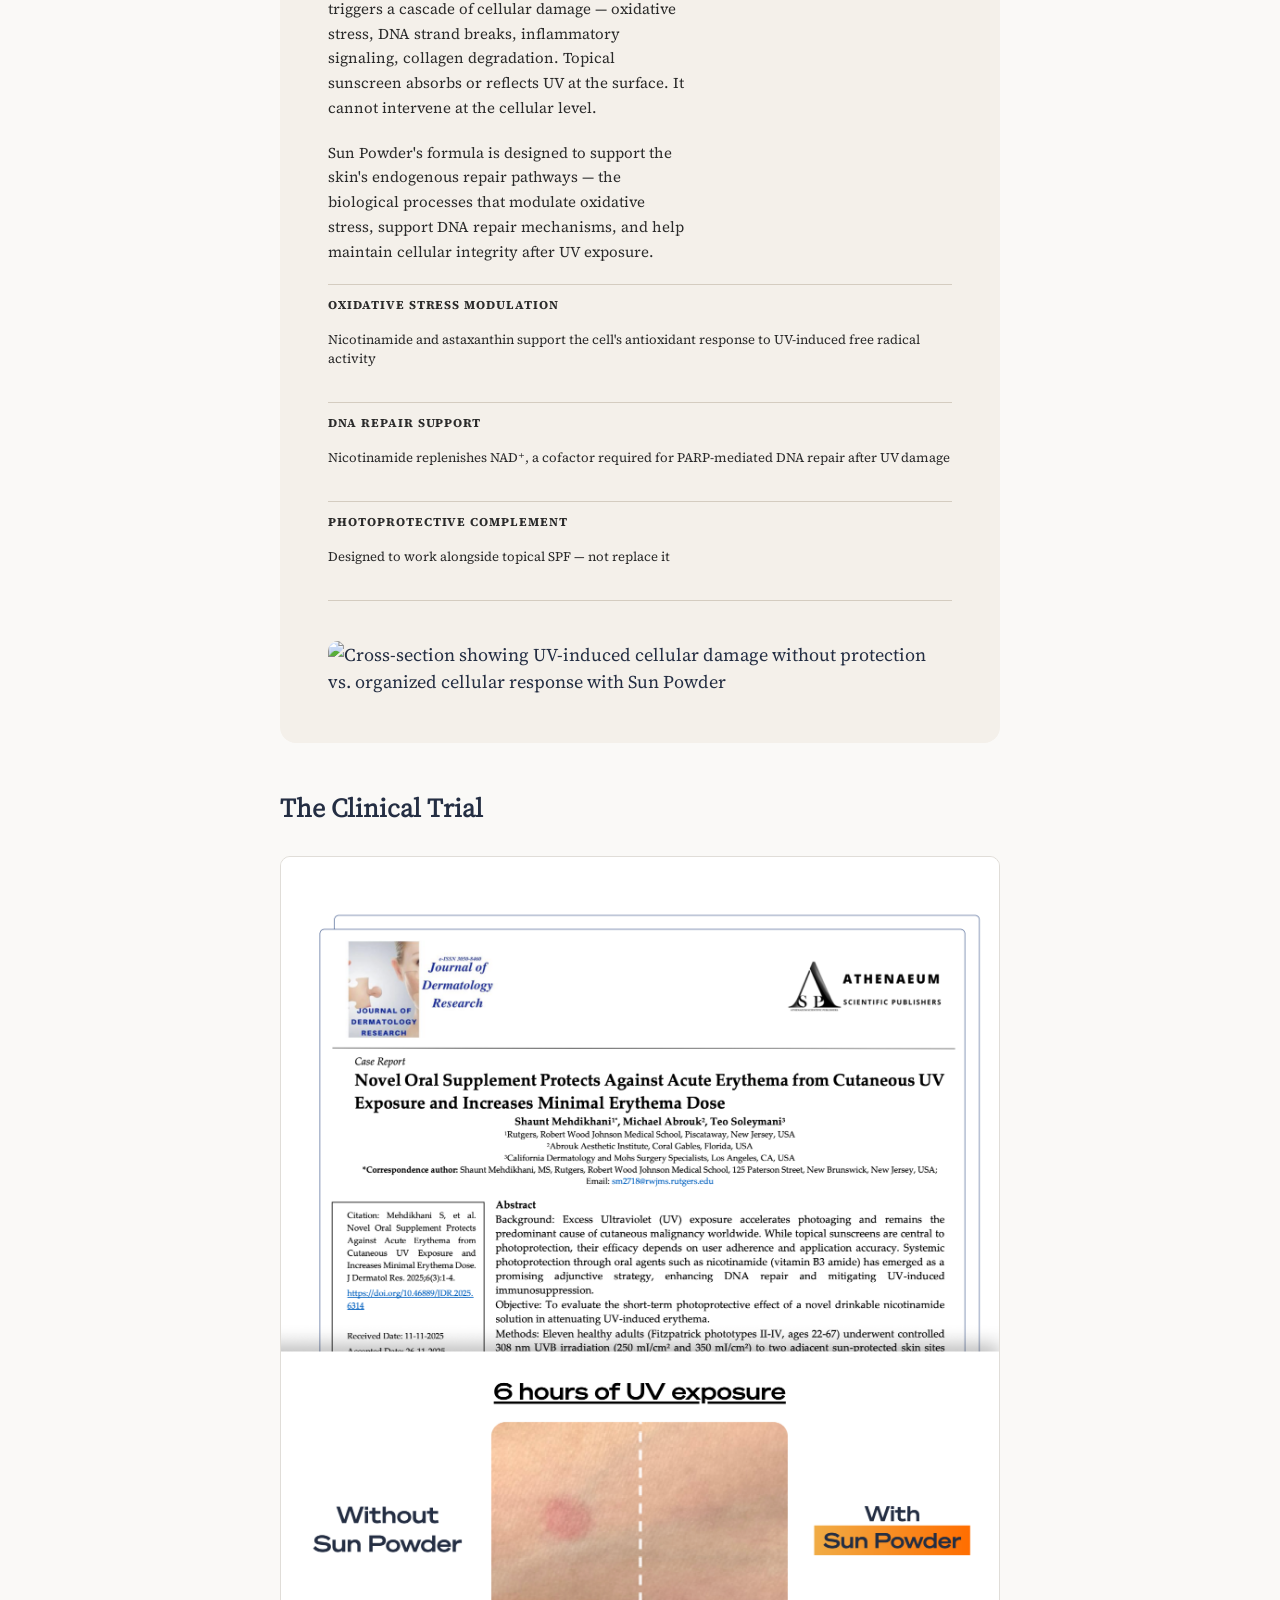
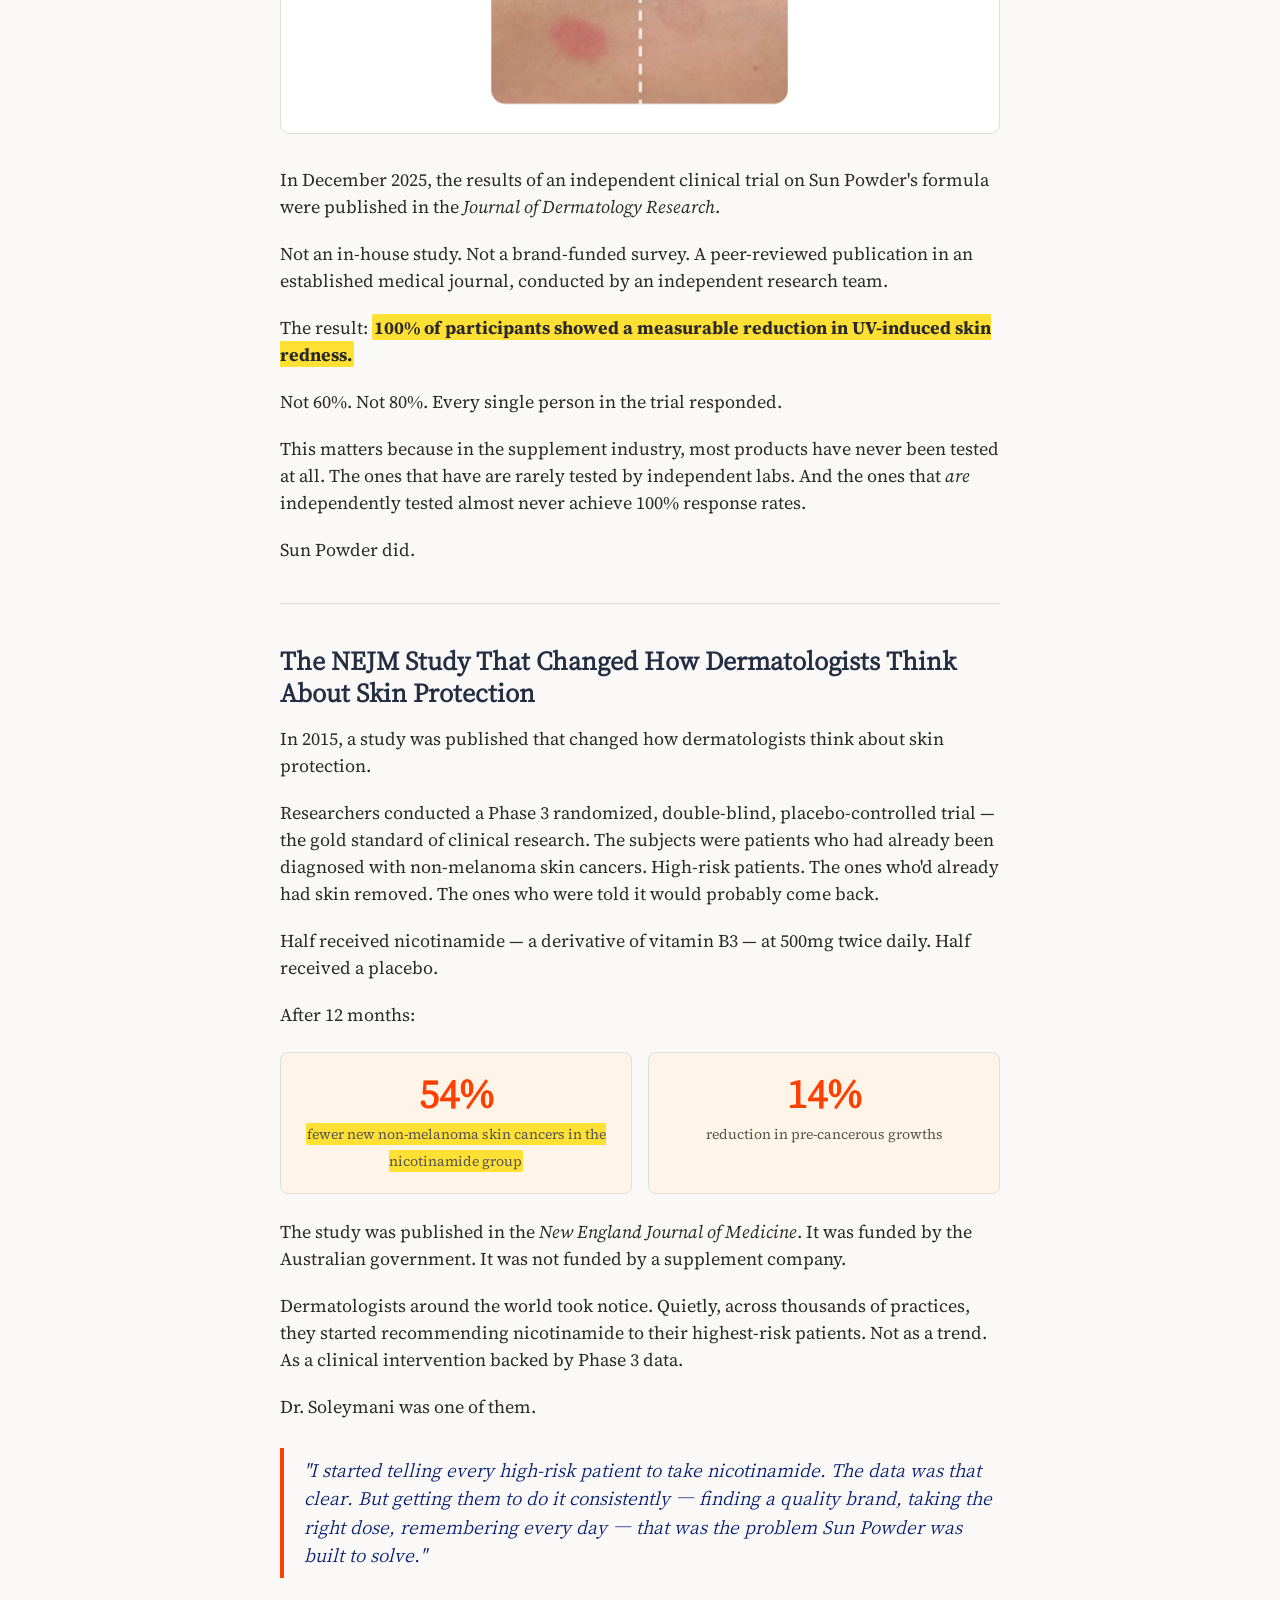
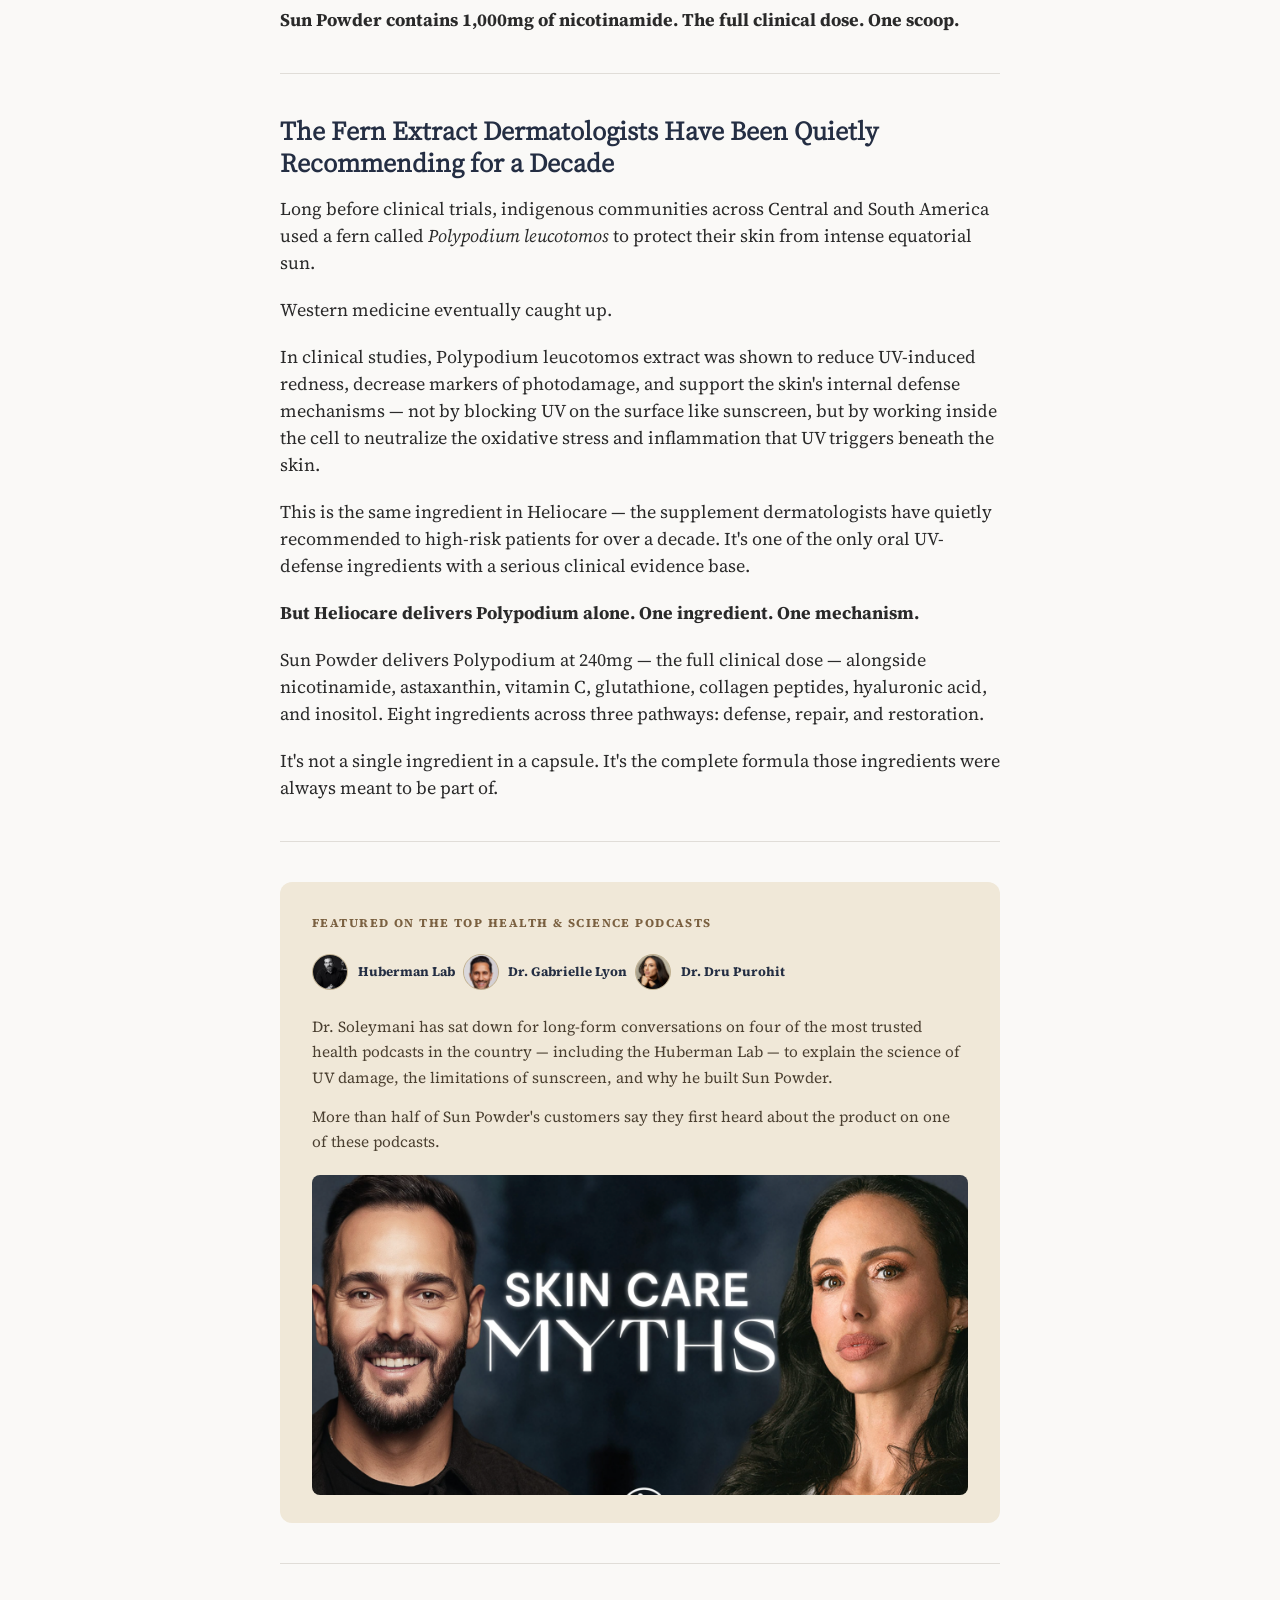
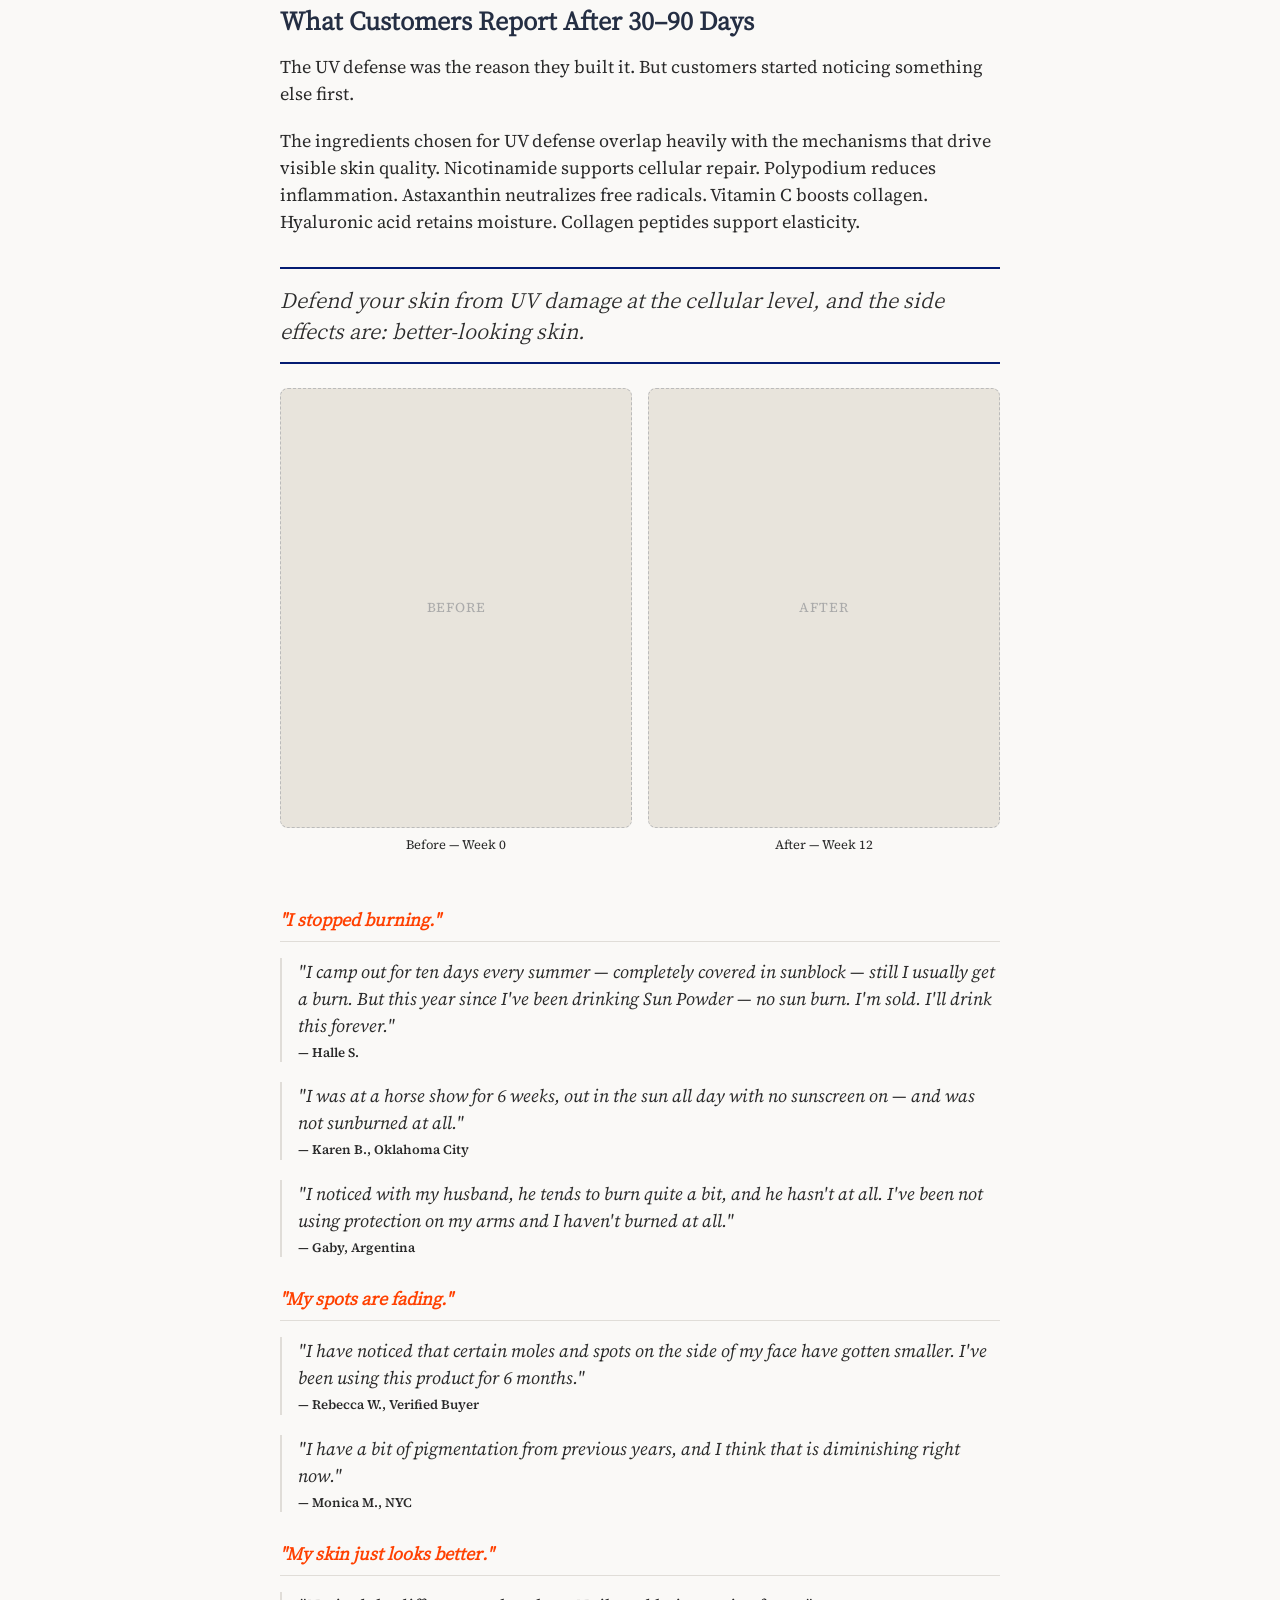
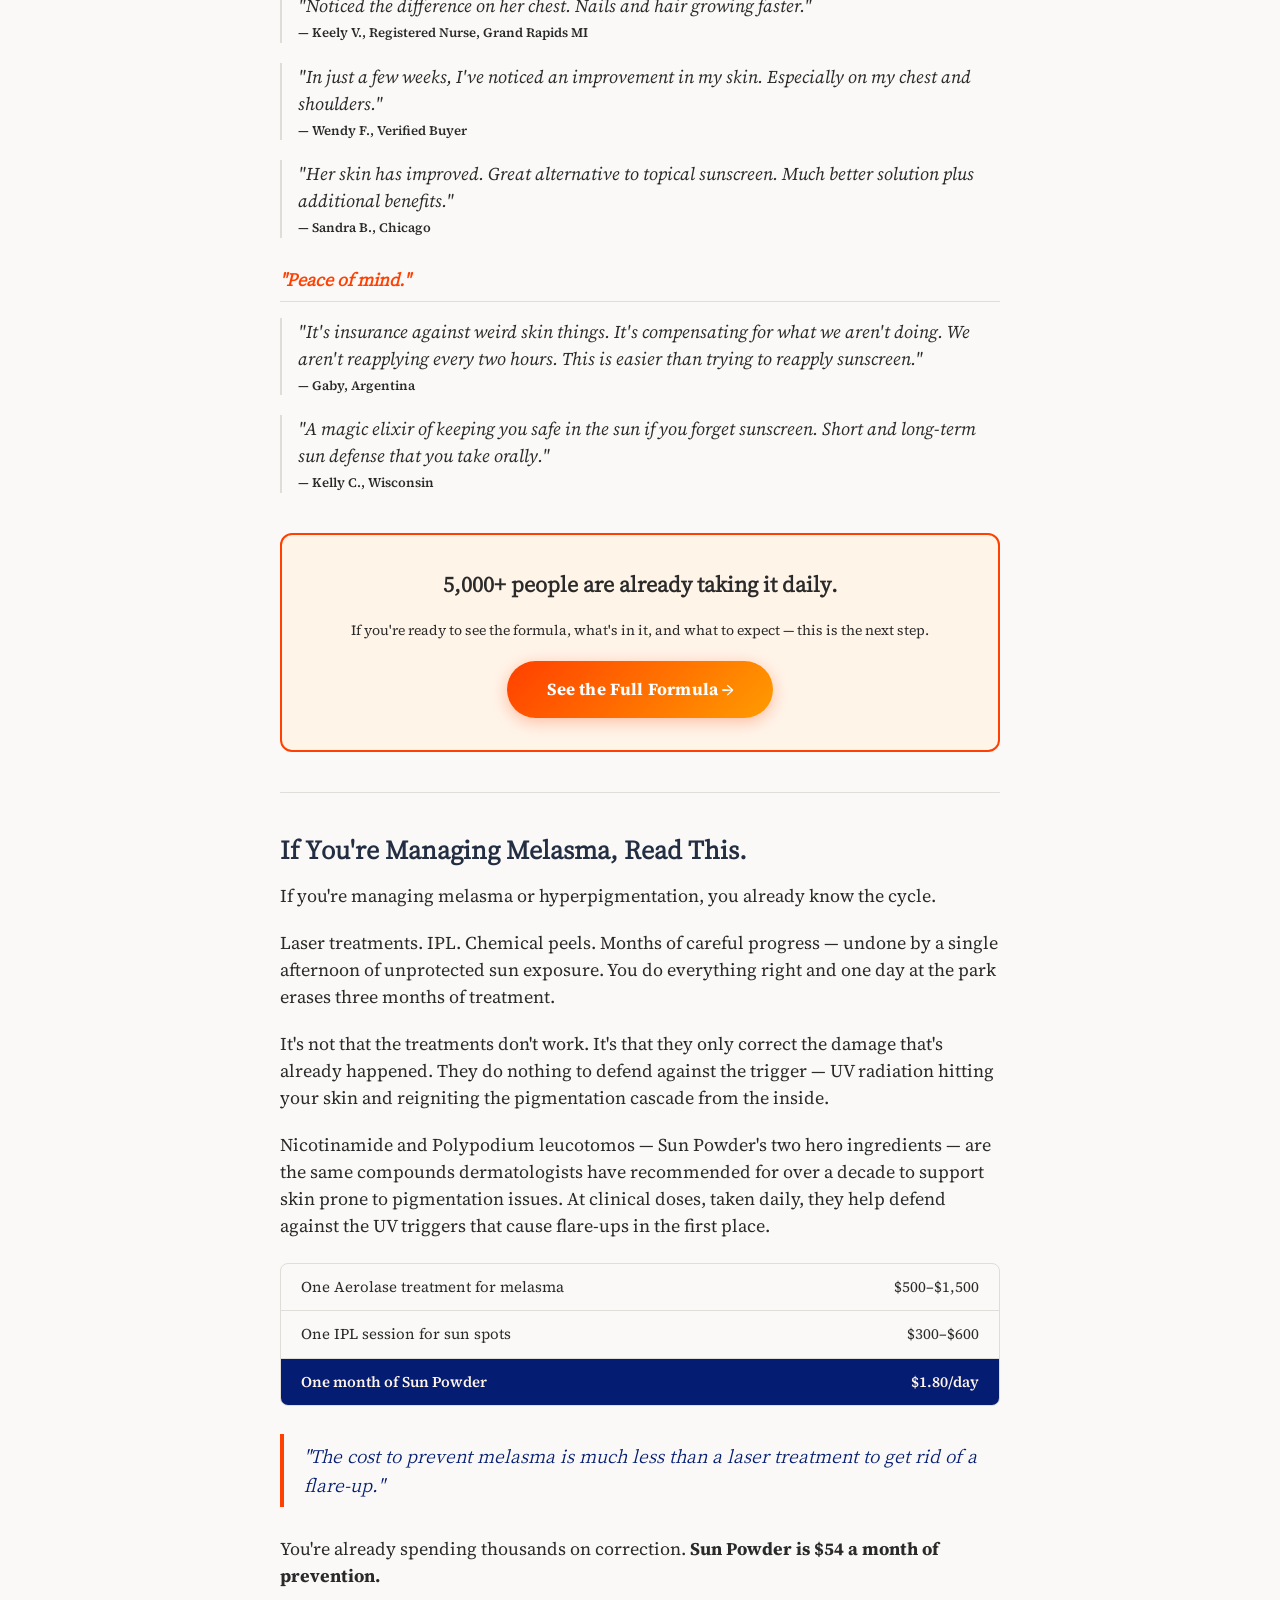
==== commit bc17f0b3: "Reduce formula card header padding, add before/after placeholder, legal footer Co-Authored-By: Claud" ====
--- a/ageless-skin-secrets.html
+++ b/ageless-skin-secrets.html
@@ -354,6 +354,21 @@
 
         <p class="article__pull">Defend your skin from UV damage at the cellular level, and the side effects are: better-looking skin.</p>
 
+        <div class="before-after">
+          <div class="before-after__panel">
+            <div class="before-after__placeholder">
+              <span class="before-after__label-img">Before</span>
+            </div>
+            <p class="before-after__caption">Before — Week 0</p>
+          </div>
+          <div class="before-after__panel">
+            <div class="before-after__placeholder">
+              <span class="before-after__label-img">After</span>
+            </div>
+            <p class="before-after__caption">After — Week 12</p>
+          </div>
+        </div>
+
         <div class="article__testimonial-group">
           <h3 class="article__testimonial-category">"I stopped burning."</h3>
 
@@ -809,5 +824,13 @@
     </div>
   </section>
 
+  <footer class="legal-footer">
+    <div class="legal-footer__inner">
+      <p>These statements have not been evaluated by the Food and Drug Administration. This product is not intended to diagnose, treat, cure, or prevent any disease. Results are not guaranteed, individual results may vary.</p>
+      <p>This site is not a part of Facebook or Facebook.com, nor is it sponsored or endorsed by Meta. Facebook is a trademark of Meta. This site is not a part of YouTube or YouTube.com, nor is it sponsored or endorsed by Google. YouTube is a trademark of Google. This site is not a part of Google or Google.com.</p>
+      <p><strong>DISCLAIMER.</strong> The information provided on this site is for informational purposes only. It is not a substitute for professional medical advice. Do not use this information to diagnose or treat a health problem or disease, or to prescribe drugs or supplements. Only your health care provider should diagnose your health care problems and prescribe treatment. None of our claims or information, including any health claims, articles, advertising or product information, have been evaluated or approved by the US Food and Drug Administration (FDA). Products or ingredients referenced on this site are not intended to diagnose, treat, cure, or prevent any disease. Consult your health care provider before beginning any supplement, diet, or exercise program, before taking any medication or receiving treatment, especially if you are currently under medical care. Be sure to carefully read all product labels and packaging before use. If you have or suspect you may have a health problem, do not take any supplement without first consulting and getting approval from your health care provider. Results may vary. They are not guaranteed.</p>
+    </div>
+  </footer>
+
 </body>
 </html>
--- a/css/advertorial.css
+++ b/css/advertorial.css
@@ -645,7 +645,7 @@
 }
 
 .article__formula-header {
-  padding: 1rem 1.25rem;
+  padding: 0.5rem 1.25rem;
 }
 
 .article__formula-category--defend .article__formula-header {
@@ -1513,3 +1513,67 @@
     align-items: center;
   }
 }
+
+/* Legal Footer */
+.legal-footer {
+  background: #f5f4f1;
+  border-top: 1px solid #ddd;
+  padding: 2rem 1.5rem;
+  margin-top: 3rem;
+}
+
+.legal-footer__inner {
+  max-width: 780px;
+  margin: 0 auto;
+  display: flex;
+  flex-direction: column;
+  gap: 0.75rem;
+}
+
+.legal-footer__inner p {
+  font-family: var(--serif);
+  font-size: 0.7rem;
+  line-height: 1.5;
+  color: #888;
+  margin: 0;
+}
+
+/* Before / After */
+.before-after {
+  display: grid;
+  grid-template-columns: 1fr 1fr;
+  gap: 1rem;
+  margin: 1.5rem 0 2rem;
+}
+
+.before-after__panel {
+  display: flex;
+  flex-direction: column;
+  gap: 0.4rem;
+}
+
+.before-after__placeholder {
+  aspect-ratio: 4 / 5;
+  background: #e8e4dc;
+  border-radius: 8px;
+  border: 1px dashed #bbb;
+  display: flex;
+  align-items: center;
+  justify-content: center;
+}
+
+.before-after__label-img {
+  font-family: var(--serif);
+  font-size: 0.85rem;
+  color: #aaa;
+  letter-spacing: 0.06em;
+  text-transform: uppercase;
+}
+
+.before-after__caption {
+  font-family: var(--serif);
+  font-size: 0.8rem;
+  color: var(--muted);
+  text-align: center;
+  margin: 0;
+}
